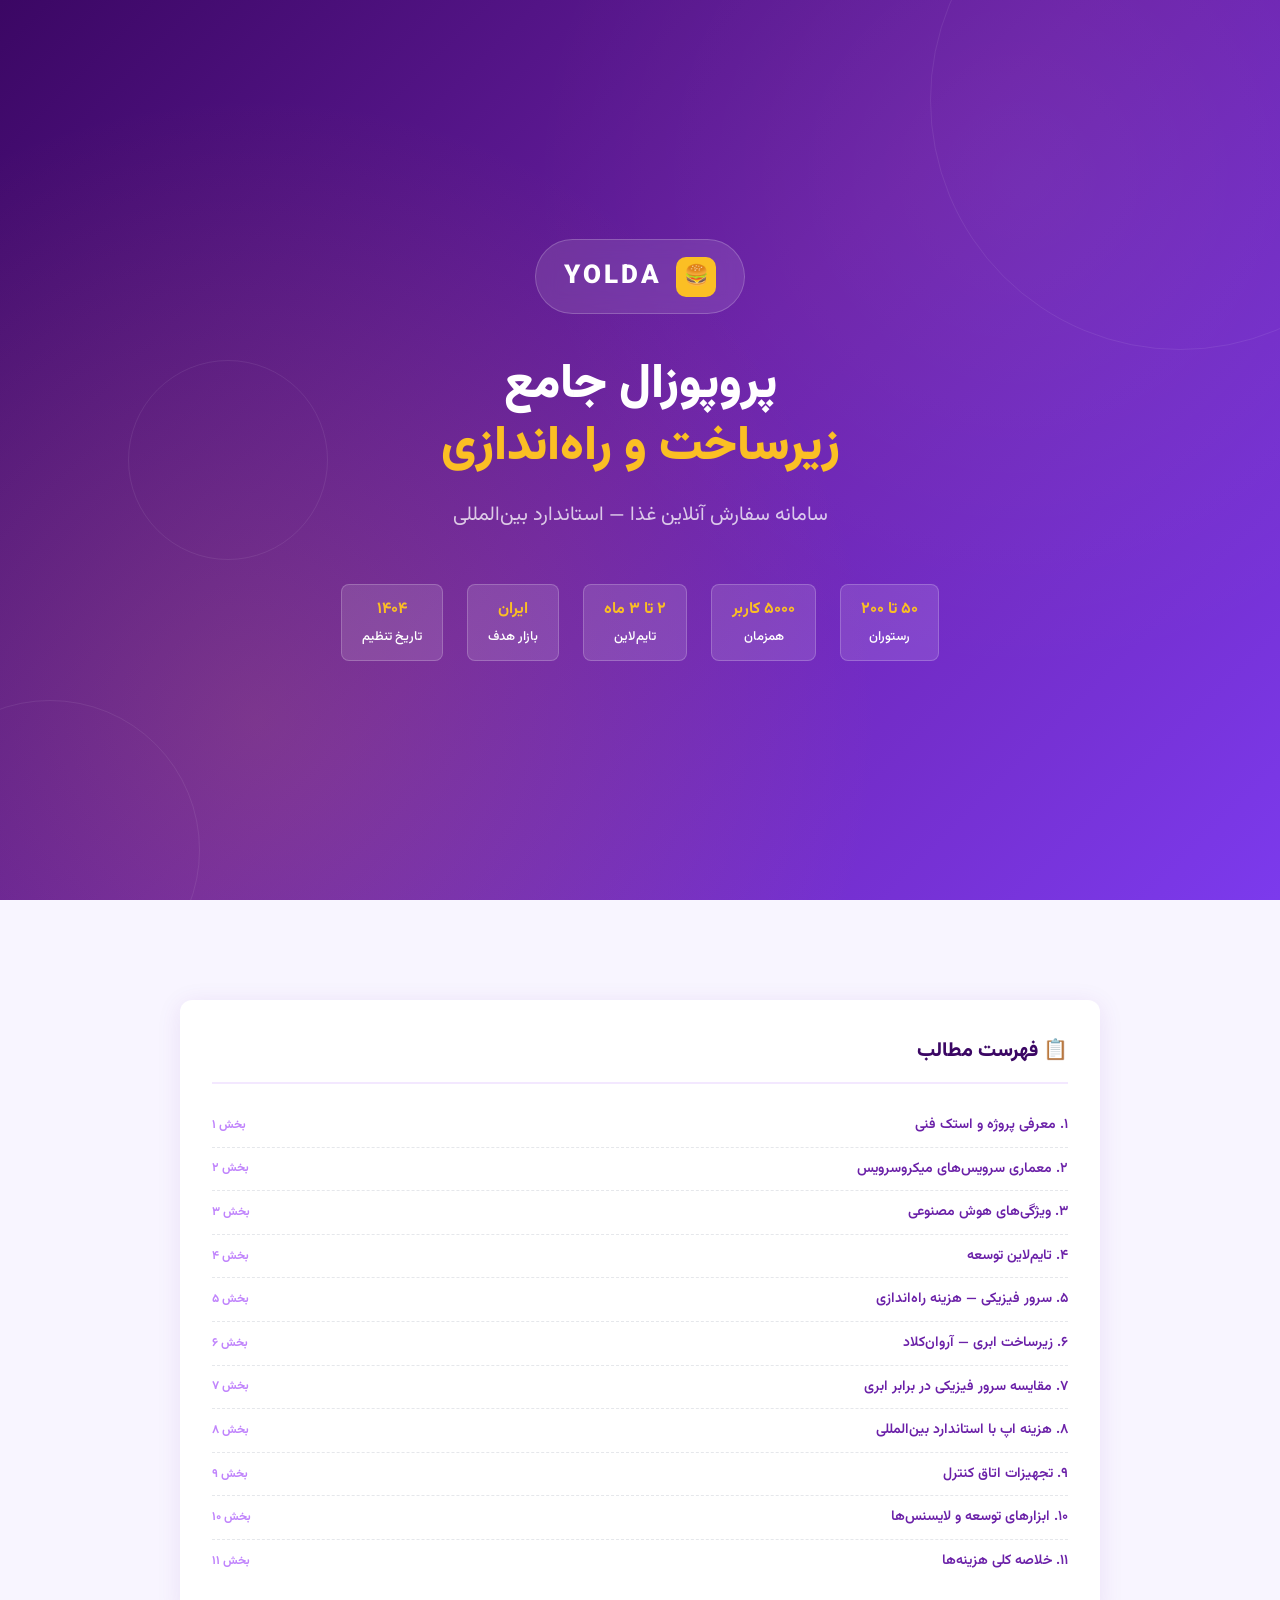
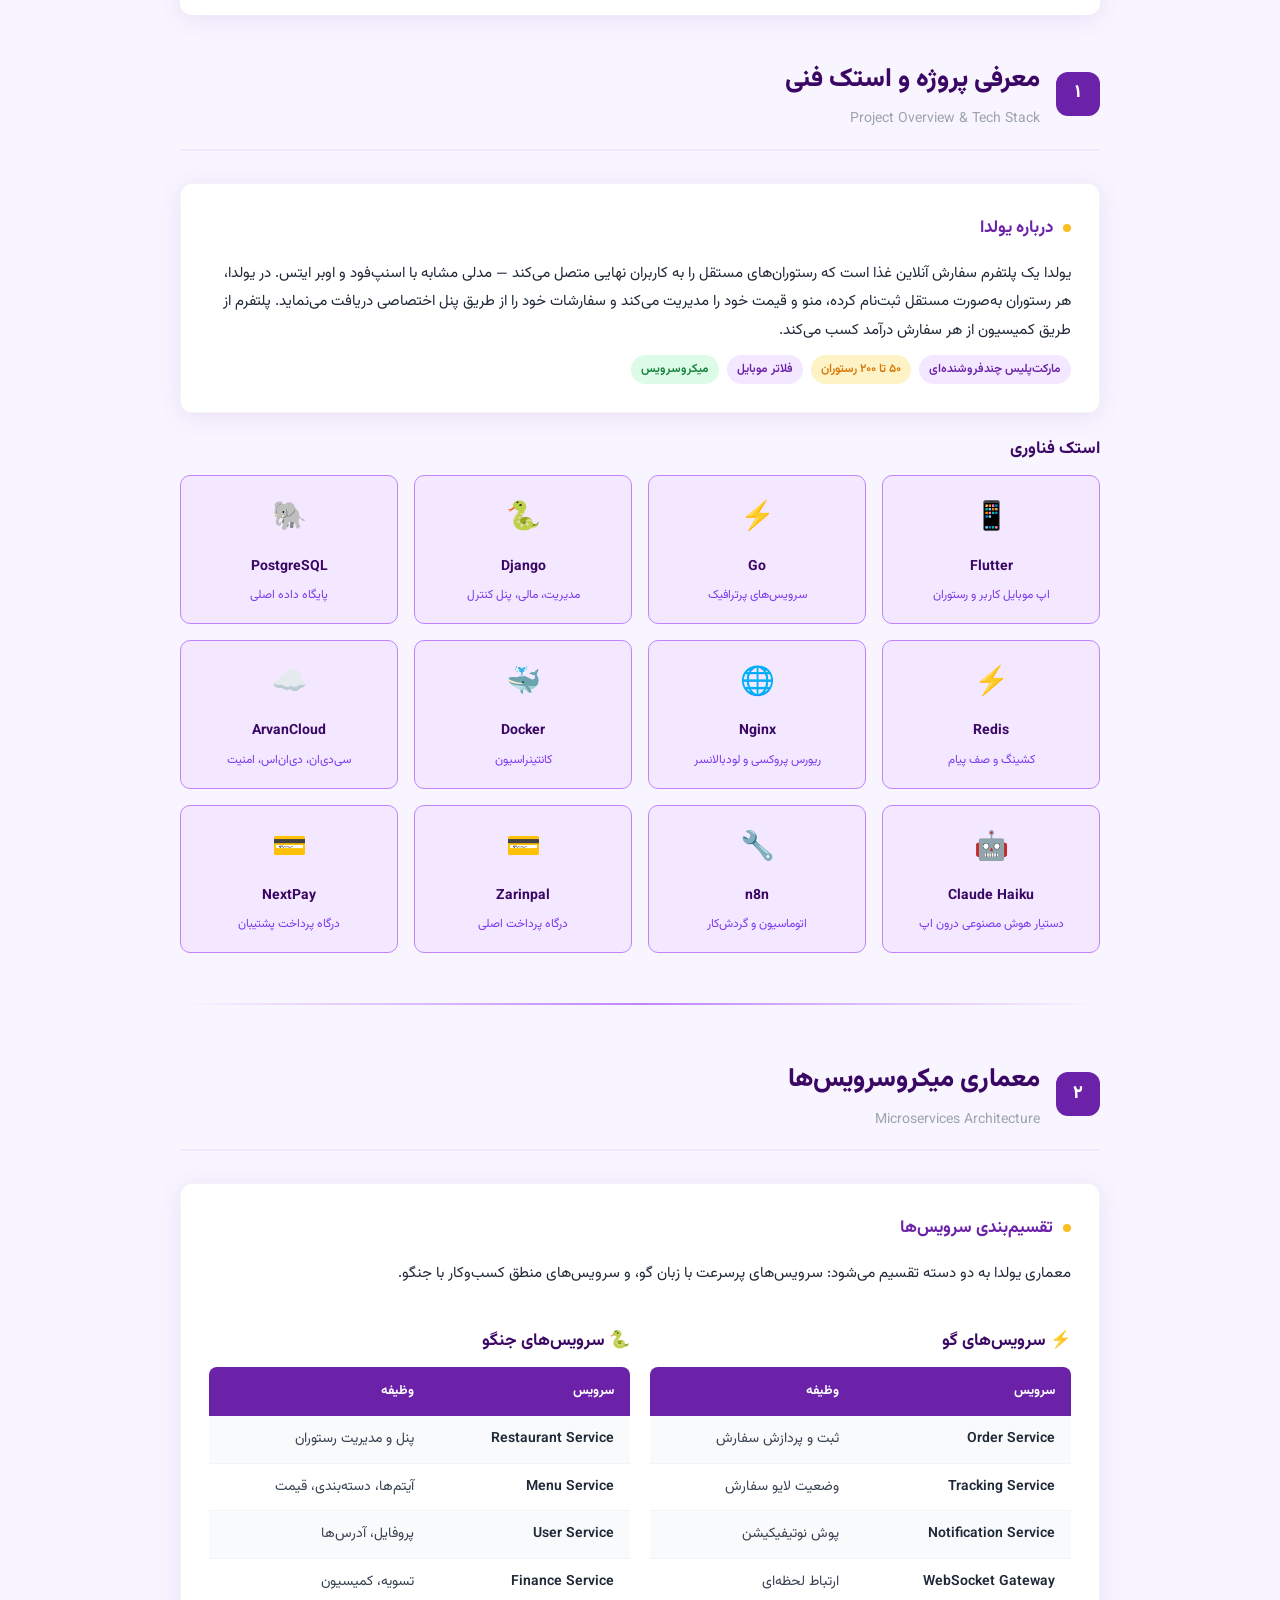
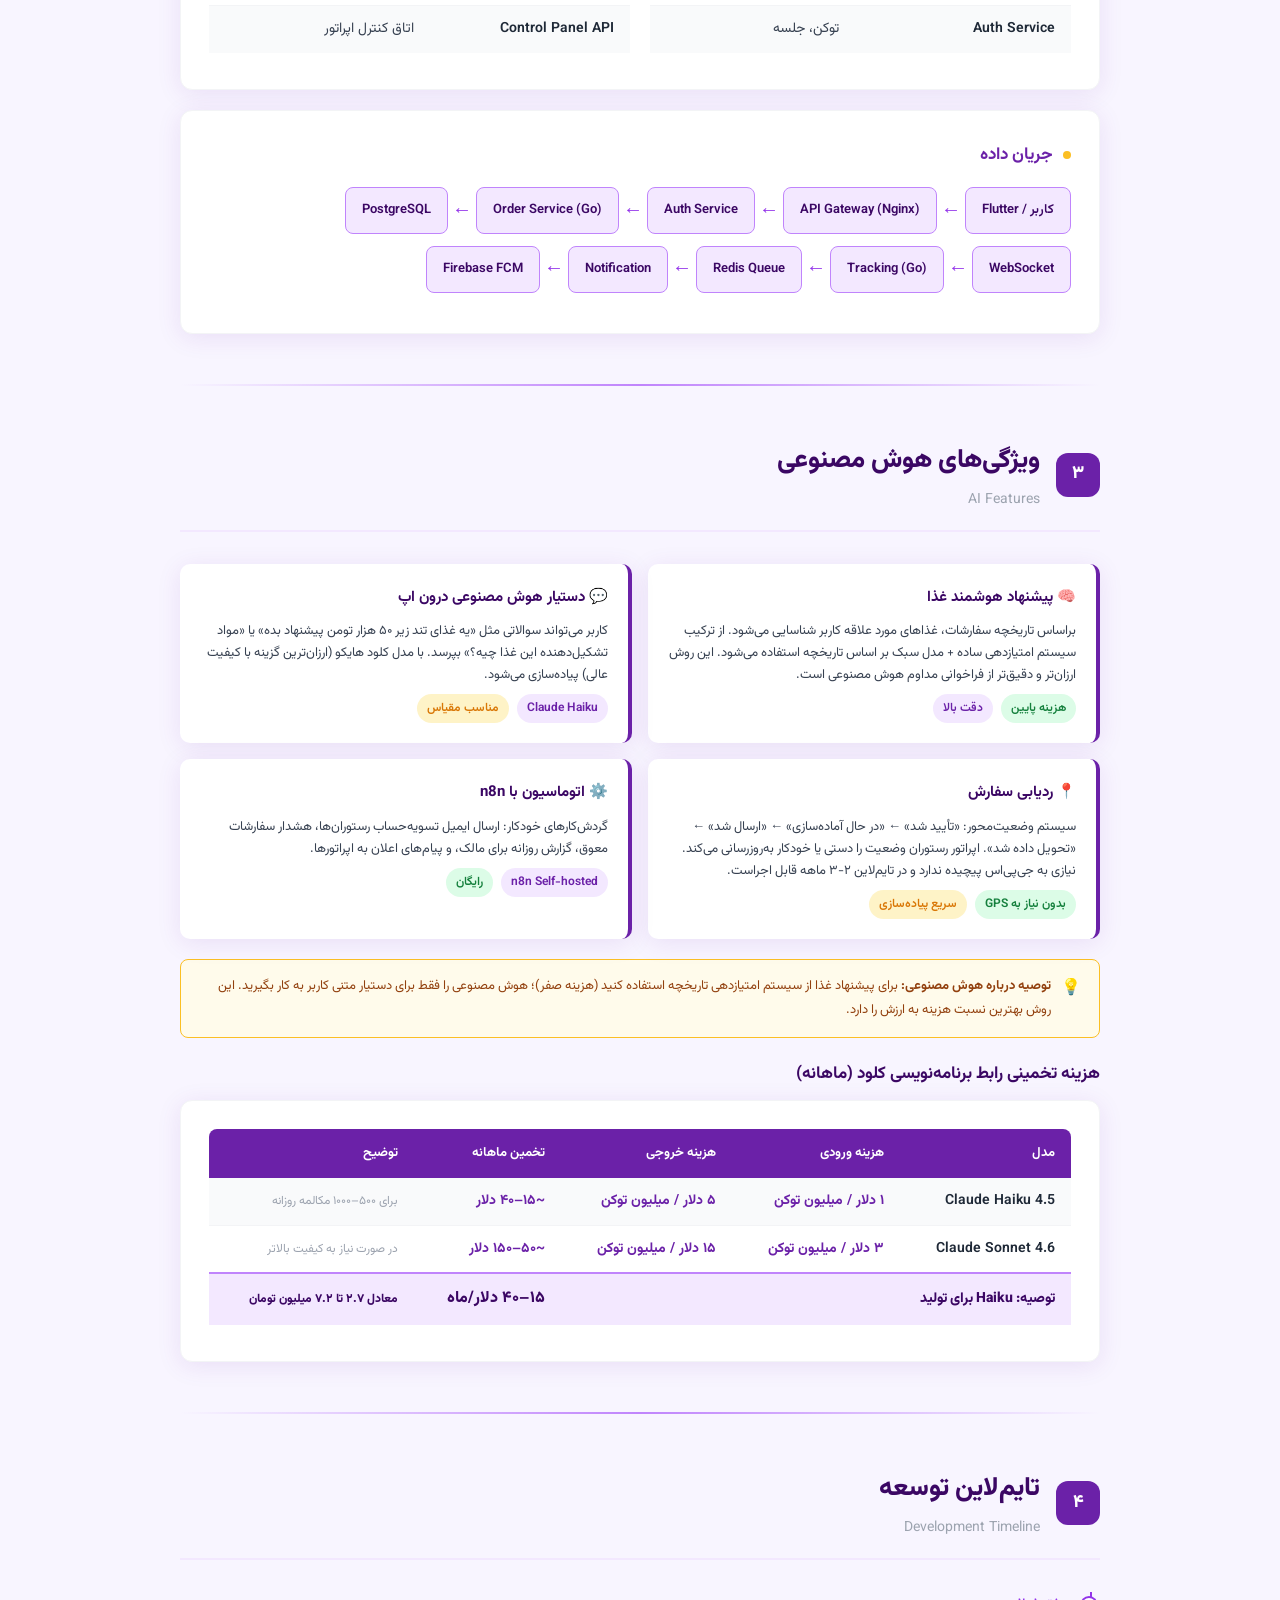
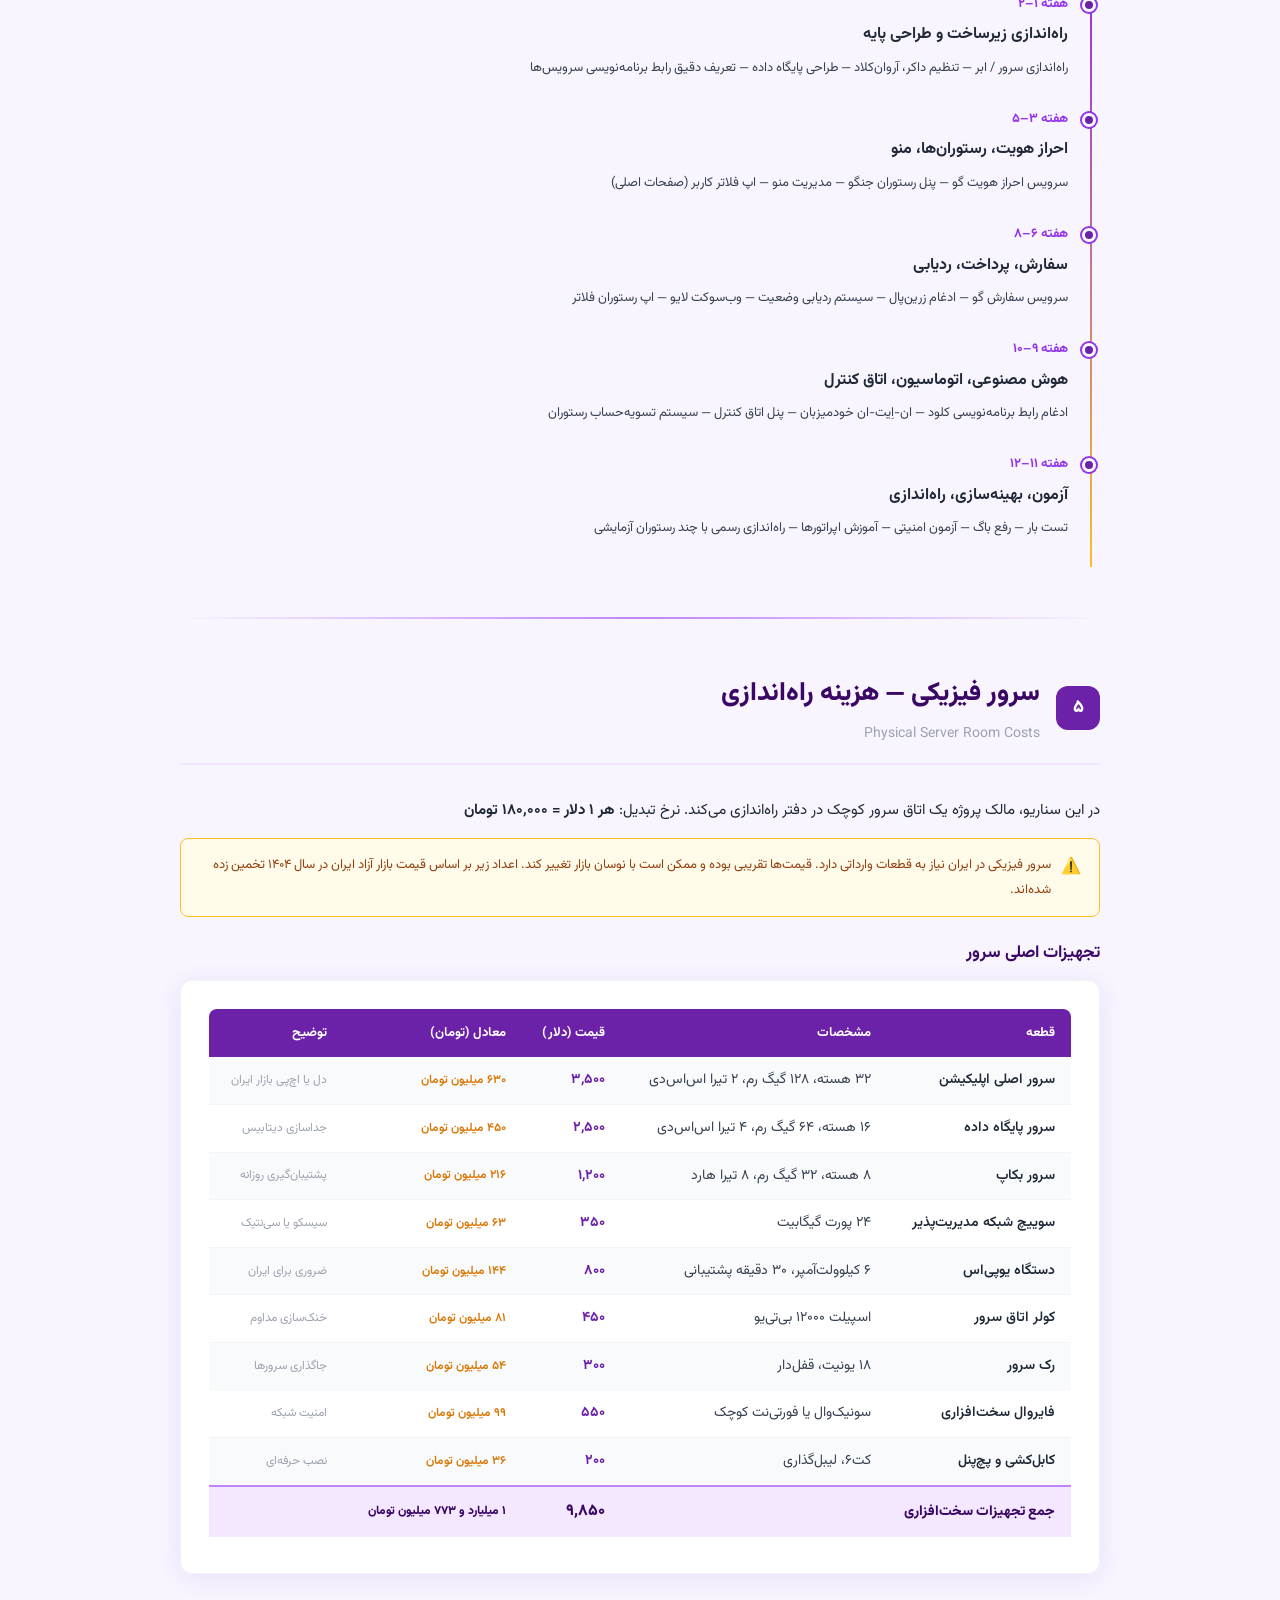
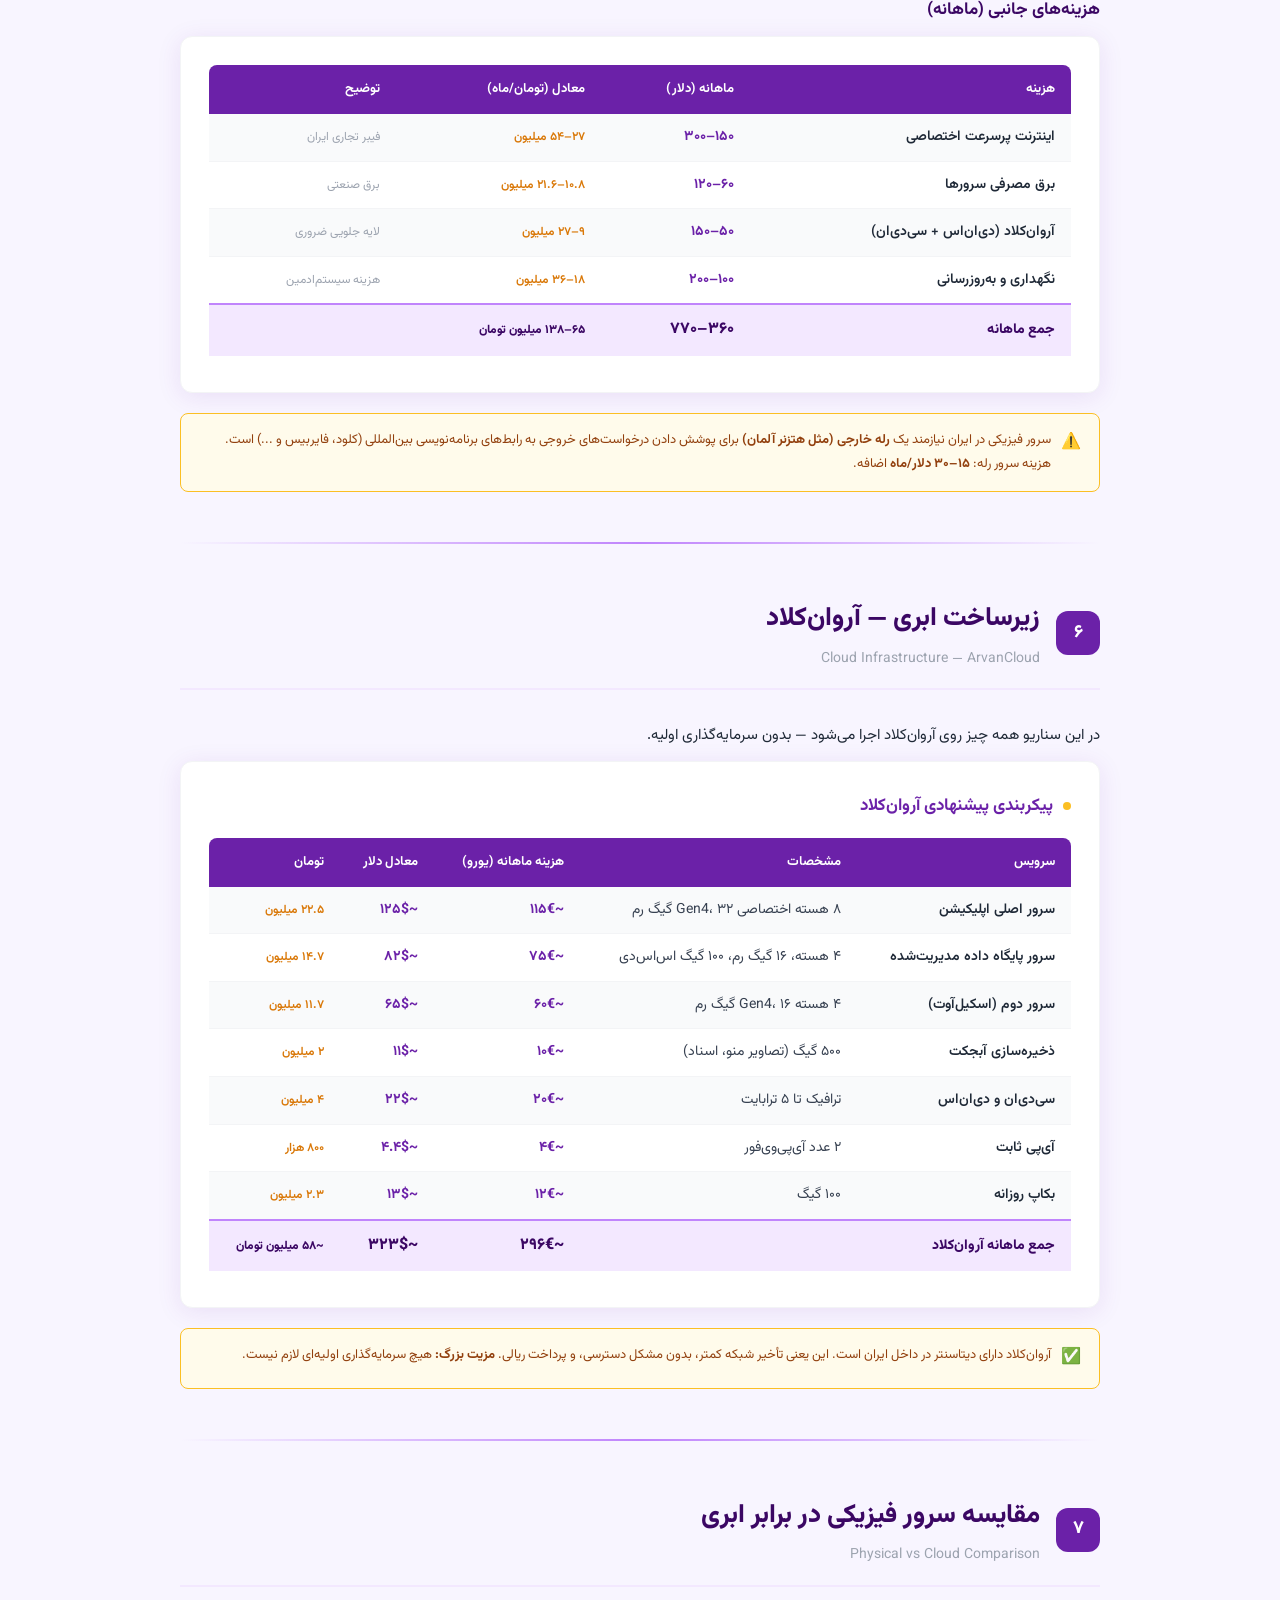
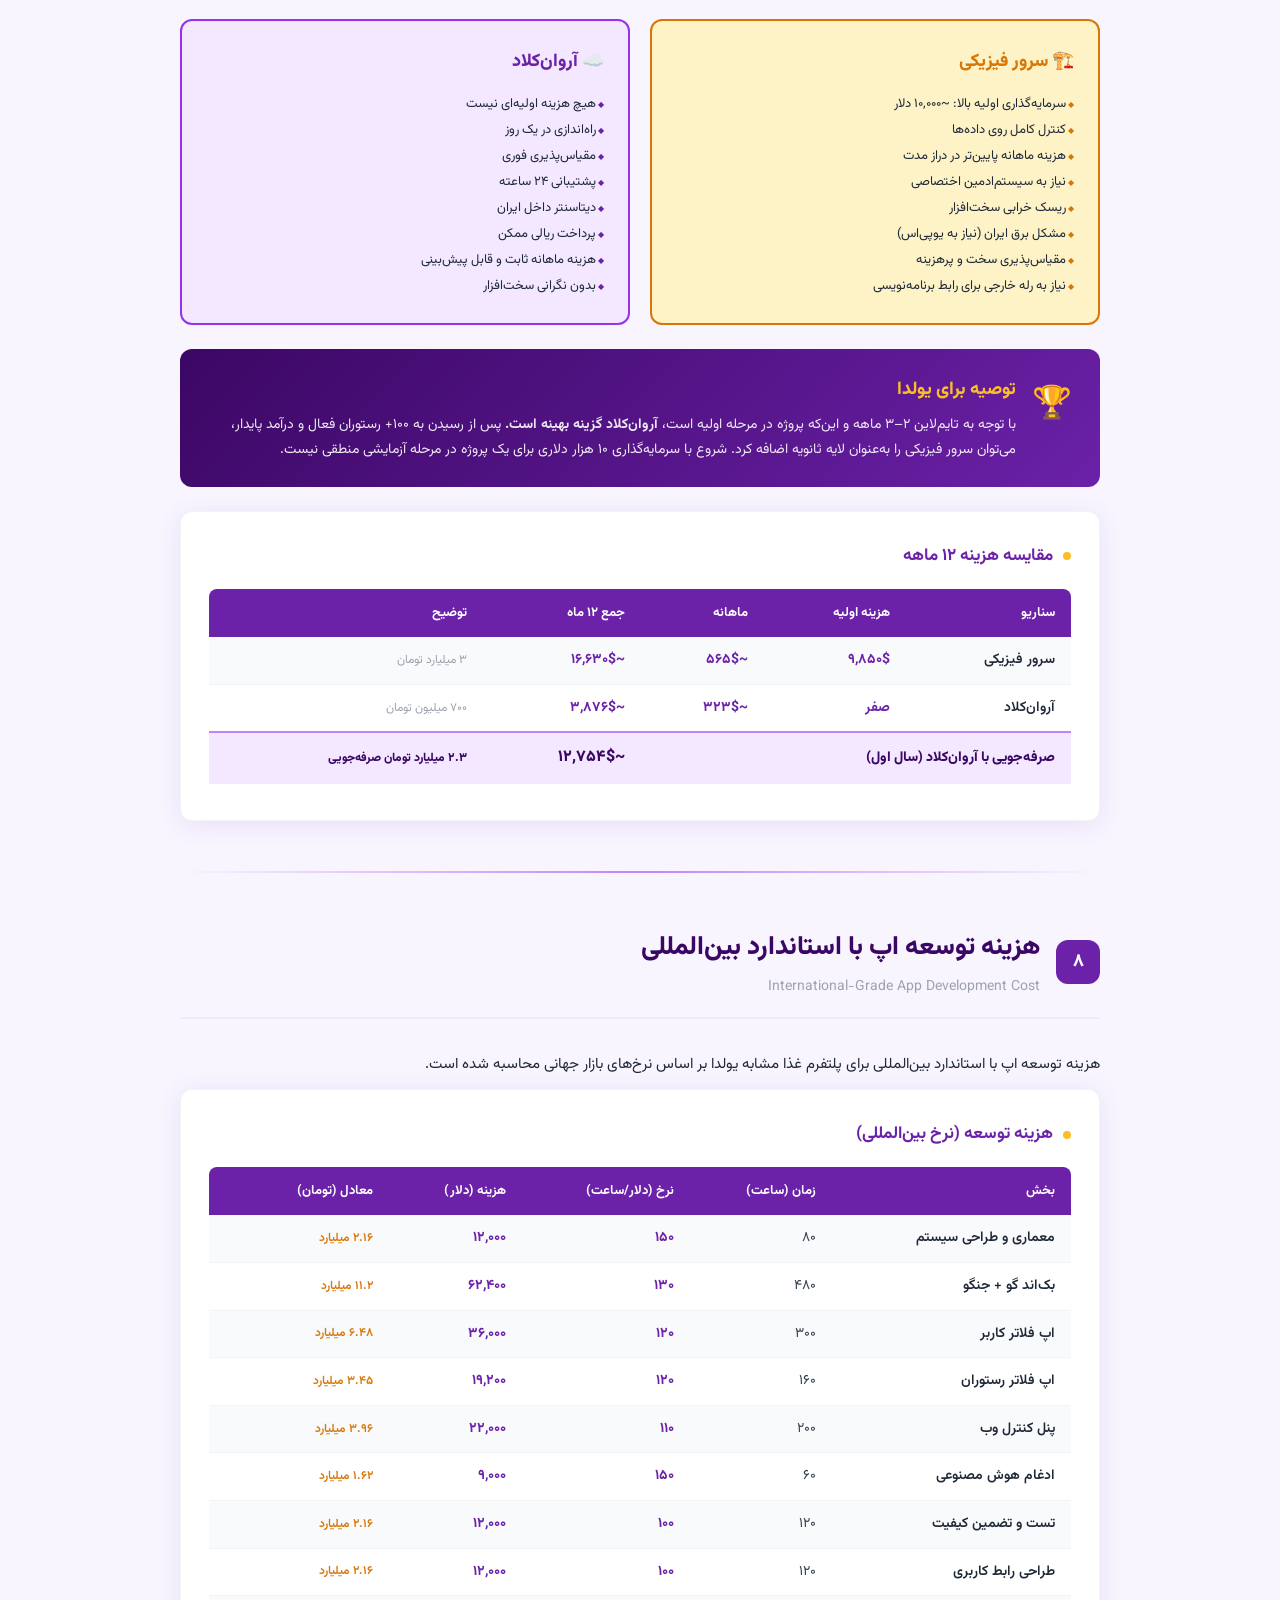
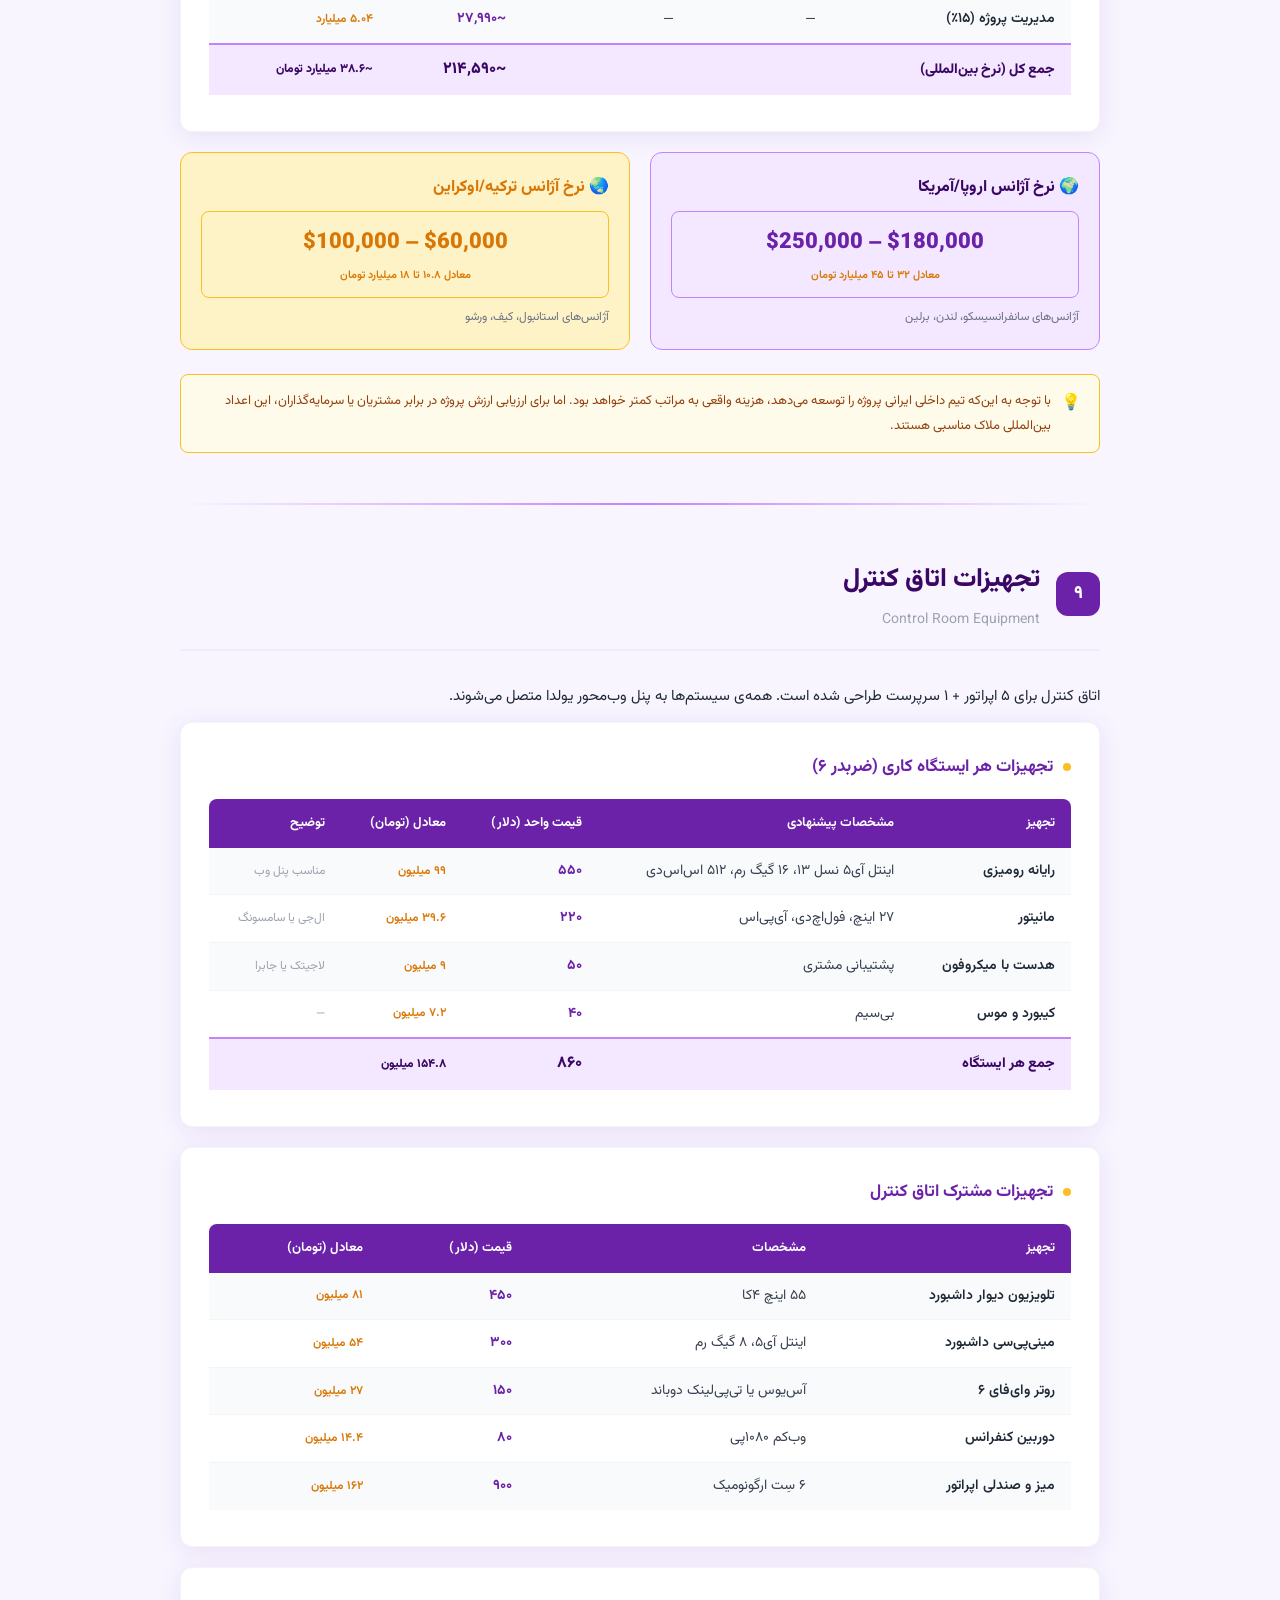
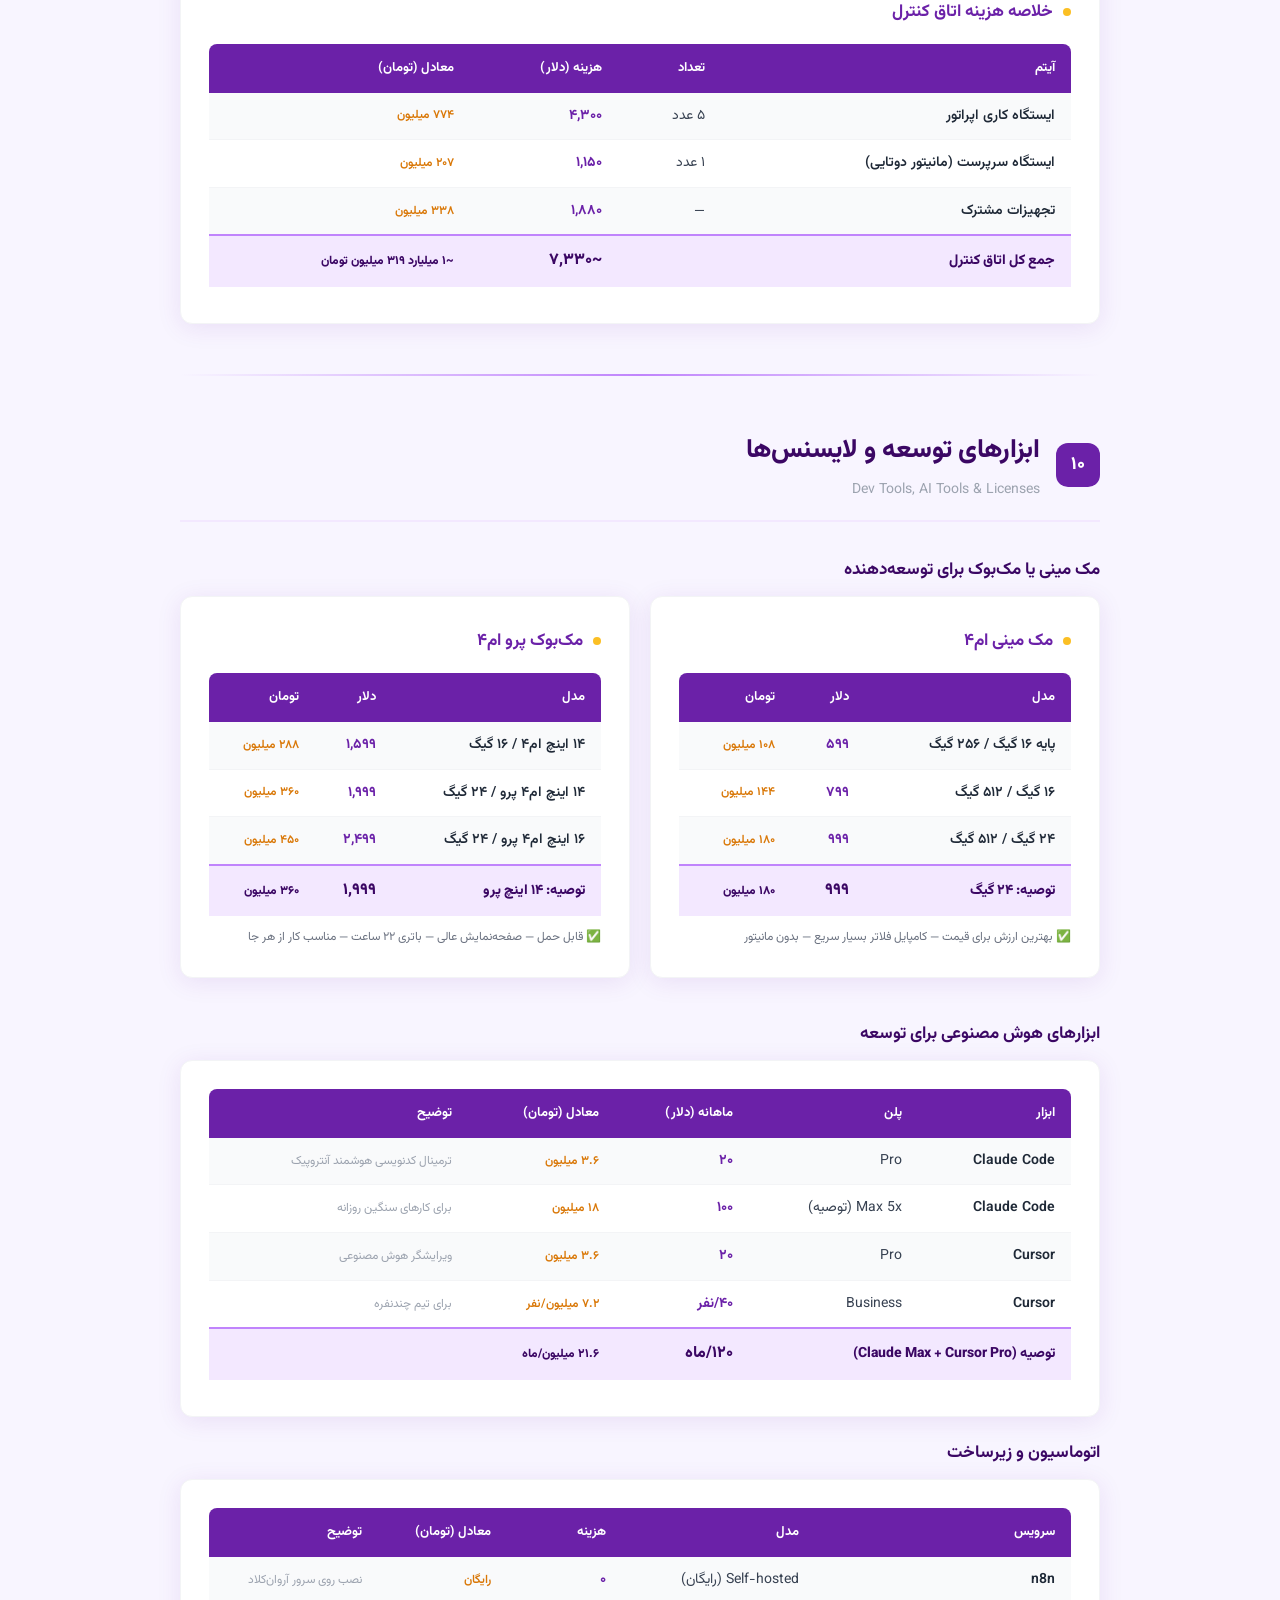
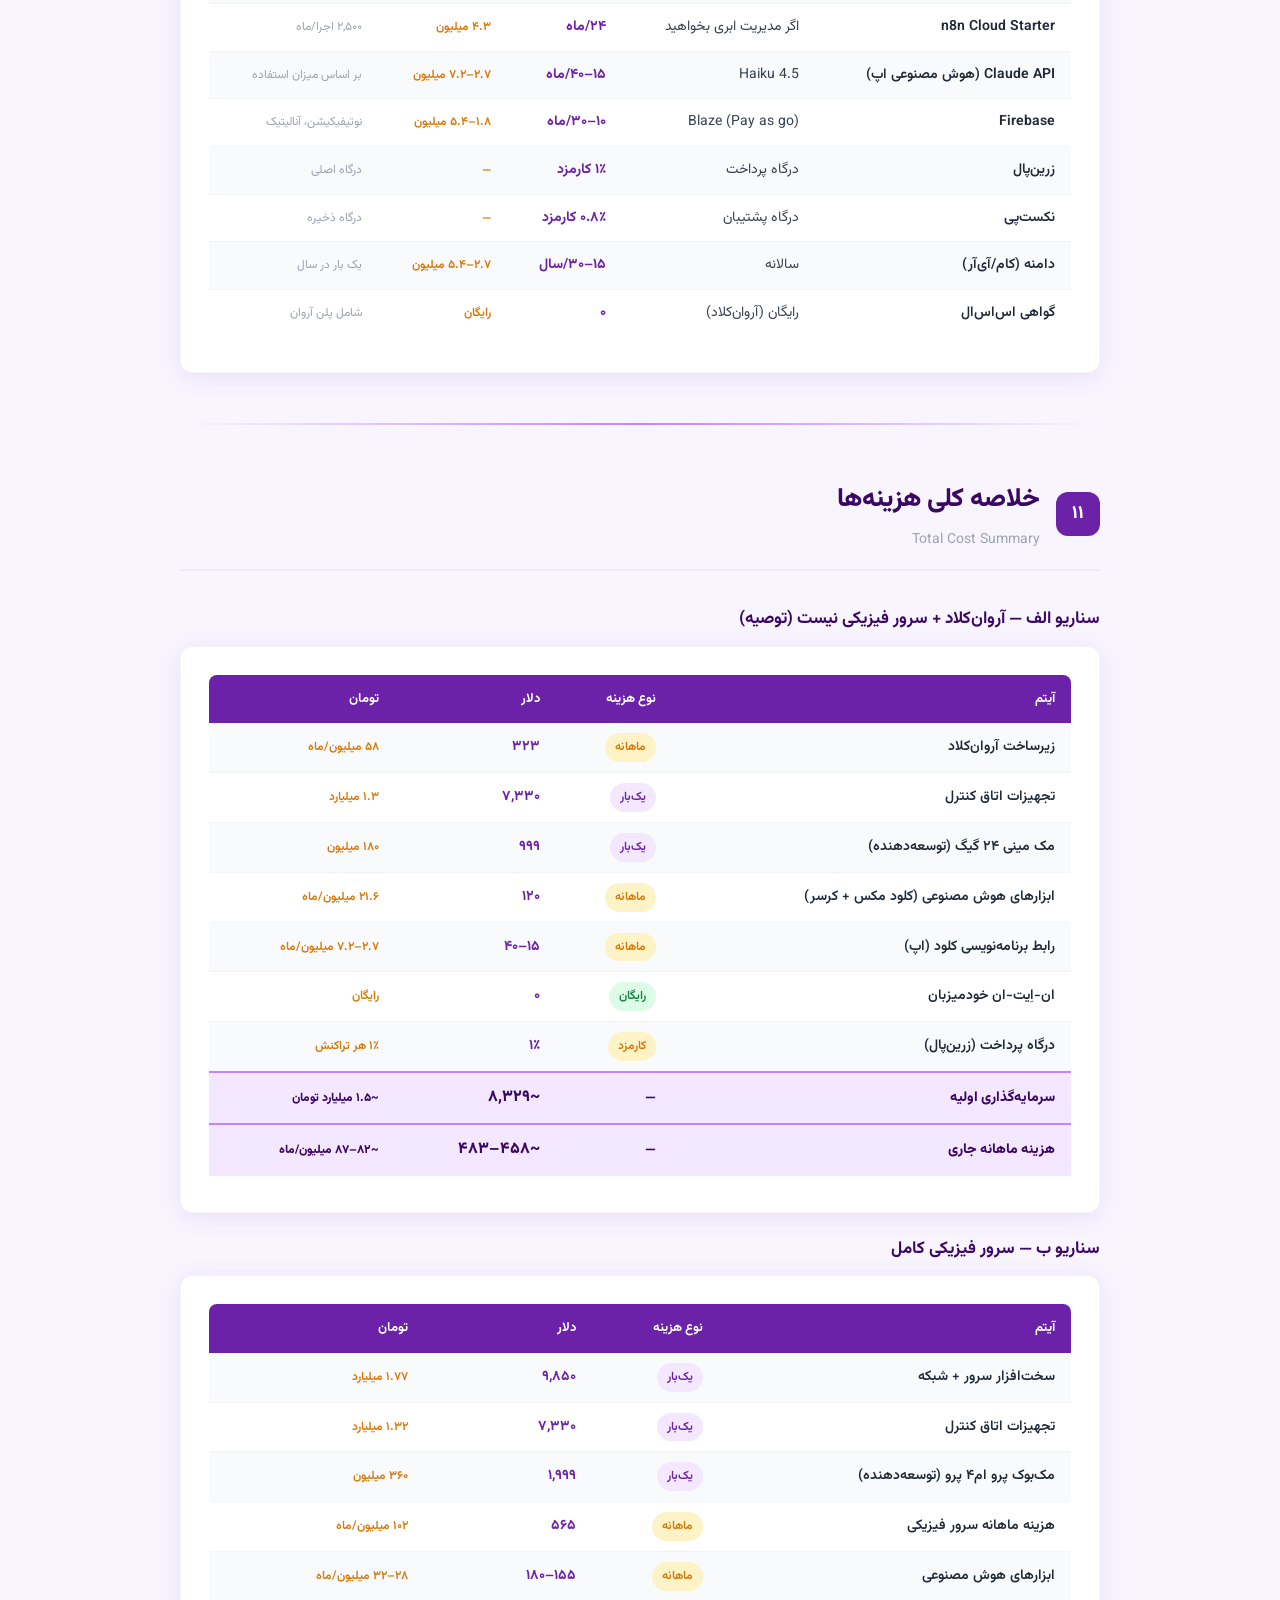
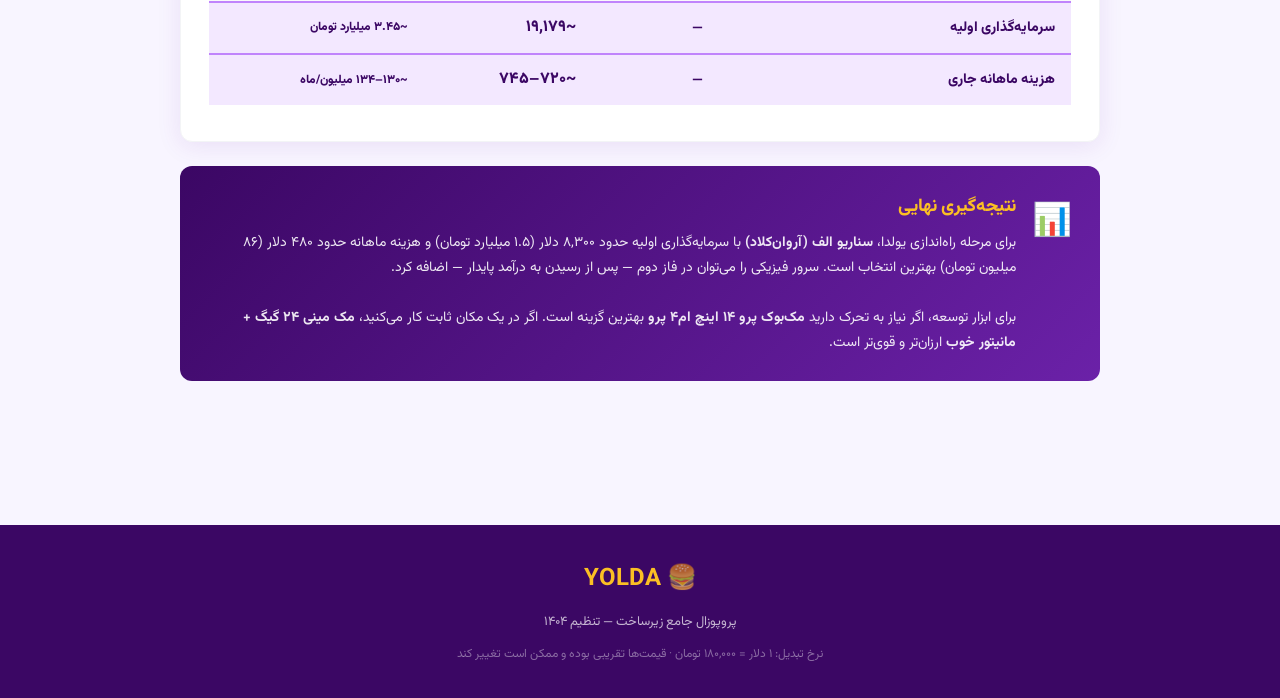
==== index.html @ 7f3ab0fa "Yup" ====
<!DOCTYPE html>
<html lang="fa" dir="rtl">
<head>
<meta charset="UTF-8">
<meta name="viewport" content="width=device-width, initial-scale=1.0">
<title>YOLDA — پروپوزال جامع زیرساخت</title>
<link href="https://fonts.googleapis.com/css2?family=Vazirmatn:wght@300;400;500;600;700;800;900&display=swap" rel="stylesheet">
<style>
  :root {
    --purple: #6B21A8;
    --purple-light: #9333EA;
    --purple-lighter: #C084FC;
    --purple-pale: #F3E8FF;
    --purple-dark: #3B0764;
    --yellow: #FBBF24;
    --yellow-light: #FEF3C7;
    --yellow-dark: #D97706;
    --gray-50: #F9FAFB;
    --gray-100: #F3F4F6;
    --gray-200: #E5E7EB;
    --gray-300: #D1D5DB;
    --gray-700: #374151;
    --gray-800: #1F2937;
    --gray-900: #111827;
    --white: #FFFFFF;
    --radius: 12px;
    --shadow: 0 4px 24px rgba(107,33,168,0.10);
    --shadow-lg: 0 8px 40px rgba(107,33,168,0.16);
  }

  * { margin: 0; padding: 0; box-sizing: border-box; }

  body {
    font-family: 'Vazirmatn', sans-serif;
    background: #F8F5FF;
    color: var(--gray-800);
    direction: rtl;
    text-align: right;
    font-size: 15px;
    line-height: 1.9;
  }

  /* ─── COVER PAGE ─── */
  .cover {
    background: linear-gradient(135deg, var(--purple-dark) 0%, var(--purple) 50%, #7C3AED 100%);
    min-height: 100vh;
    display: flex;
    flex-direction: column;
    align-items: center;
    justify-content: center;
    position: relative;
    overflow: hidden;
    page-break-after: always;
  }

  .cover::before {
    content: '';
    position: absolute;
    inset: 0;
    background: radial-gradient(circle at 20% 80%, rgba(251,191,36,0.15) 0%, transparent 50%),
                radial-gradient(circle at 80% 20%, rgba(255,255,255,0.05) 0%, transparent 40%);
  }

  .cover-circles {
    position: absolute;
    inset: 0;
    overflow: hidden;
  }
  .cover-circles span {
    position: absolute;
    border-radius: 50%;
    border: 1px solid rgba(255,255,255,0.08);
  }
  .cover-circles span:nth-child(1) { width: 500px; height: 500px; top: -150px; right: -150px; }
  .cover-circles span:nth-child(2) { width: 300px; height: 300px; bottom: -100px; left: -100px; }
  .cover-circles span:nth-child(3) { width: 200px; height: 200px; top: 40%; left: 10%; }

  .cover-content {
    position: relative;
    z-index: 1;
    text-align: center;
    padding: 60px 40px;
  }

  .cover-logo {
    display: inline-flex;
    align-items: center;
    gap: 14px;
    background: rgba(255,255,255,0.1);
    backdrop-filter: blur(10px);
    border: 1px solid rgba(255,255,255,0.2);
    border-radius: 100px;
    padding: 12px 28px;
    margin-bottom: 40px;
  }

  .cover-logo-icon {
    width: 40px;
    height: 40px;
    background: var(--yellow);
    border-radius: 10px;
    display: flex;
    align-items: center;
    justify-content: center;
    font-size: 20px;
  }

  .cover-logo-text {
    font-size: 26px;
    font-weight: 900;
    color: white;
    letter-spacing: 3px;
  }

  .cover-title {
    font-size: 48px;
    font-weight: 900;
    color: white;
    line-height: 1.3;
    margin-bottom: 16px;
  }

  .cover-title span {
    color: var(--yellow);
  }

  .cover-subtitle {
    font-size: 20px;
    font-weight: 400;
    color: rgba(255,255,255,0.75);
    margin-bottom: 50px;
  }

  .cover-meta {
    display: flex;
    gap: 24px;
    justify-content: center;
    flex-wrap: wrap;
  }

  .cover-badge {
    background: rgba(255,255,255,0.12);
    border: 1px solid rgba(255,255,255,0.2);
    border-radius: 8px;
    padding: 10px 20px;
    color: white;
    font-size: 13px;
    font-weight: 500;
  }

  .cover-badge strong {
    color: var(--yellow);
    font-weight: 700;
    display: block;
    font-size: 16px;
  }

  /* ─── MAIN LAYOUT ─── */
  .page {
    max-width: 1000px;
    margin: 0 auto;
    padding: 60px 40px;
  }

  /* ─── SECTION HEADER ─── */
  .section-header {
    display: flex;
    align-items: center;
    gap: 16px;
    margin-bottom: 32px;
    padding-bottom: 16px;
    border-bottom: 2px solid var(--purple-pale);
  }

  .section-num {
    width: 44px;
    height: 44px;
    background: var(--purple);
    color: white;
    border-radius: 12px;
    display: flex;
    align-items: center;
    justify-content: center;
    font-size: 18px;
    font-weight: 800;
    flex-shrink: 0;
  }

  .section-title {
    font-size: 26px;
    font-weight: 800;
    color: var(--purple-dark);
  }

  .section-title small {
    font-size: 14px;
    font-weight: 400;
    color: #9CA3AF;
    display: block;
    margin-top: 2px;
  }

  /* ─── CARDS ─── */
  .card {
    background: white;
    border-radius: var(--radius);
    box-shadow: var(--shadow);
    padding: 28px;
    margin-bottom: 20px;
    border: 1px solid var(--gray-100);
  }

  .card-header {
    font-size: 17px;
    font-weight: 700;
    color: var(--purple);
    margin-bottom: 16px;
    display: flex;
    align-items: center;
    gap: 10px;
  }

  .card-header .dot {
    width: 8px;
    height: 8px;
    background: var(--yellow);
    border-radius: 50%;
    flex-shrink: 0;
  }

  /* ─── STACK GRID ─── */
  .stack-grid {
    display: grid;
    grid-template-columns: repeat(auto-fill, minmax(200px, 1fr));
    gap: 16px;
    margin-bottom: 24px;
  }

  .stack-item {
    background: var(--purple-pale);
    border: 1px solid var(--purple-lighter);
    border-radius: 10px;
    padding: 16px;
    text-align: center;
  }

  .stack-item .stack-icon {
    font-size: 28px;
    margin-bottom: 8px;
  }

  .stack-item .stack-name {
    font-weight: 700;
    color: var(--purple-dark);
    font-size: 14px;
    margin-bottom: 4px;
  }

  .stack-item .stack-role {
    font-size: 12px;
    color: #7C3AED;
    font-weight: 400;
  }

  /* ─── TIMELINE ─── */
  .timeline {
    position: relative;
    padding-right: 32px;
  }

  .timeline::before {
    content: '';
    position: absolute;
    right: 8px;
    top: 0;
    bottom: 0;
    width: 2px;
    background: linear-gradient(to bottom, var(--purple-light), var(--yellow));
  }

  .timeline-item {
    position: relative;
    padding-bottom: 28px;
  }

  .timeline-dot {
    position: absolute;
    right: -28px;
    top: 6px;
    width: 14px;
    height: 14px;
    background: var(--purple);
    border: 3px solid white;
    border-radius: 50%;
    box-shadow: 0 0 0 2px var(--purple-light);
  }

  .timeline-phase {
    font-size: 13px;
    font-weight: 700;
    color: var(--purple-light);
    margin-bottom: 4px;
  }

  .timeline-title {
    font-size: 16px;
    font-weight: 700;
    color: var(--gray-800);
    margin-bottom: 6px;
  }

  .timeline-body {
    font-size: 13px;
    color: var(--gray-700);
    line-height: 1.7;
  }

  /* ─── PRICE TABLES ─── */
  table {
    width: 100%;
    border-collapse: collapse;
    margin-bottom: 8px;
    font-size: 14px;
  }

  th {
    background: var(--purple);
    color: white;
    padding: 12px 16px;
    font-weight: 700;
    text-align: right;
    font-size: 13px;
  }

  th:first-child { border-radius: 0 8px 0 0; }
  th:last-child { border-radius: 8px 0 0 0; }

  td {
    padding: 10px 16px;
    border-bottom: 1px solid var(--gray-100);
    color: var(--gray-700);
    vertical-align: middle;
  }

  tr:nth-child(even) td { background: var(--gray-50); }
  tr:last-child td { border-bottom: none; }

  .td-name { font-weight: 600; color: var(--gray-800); }
  .td-usd { color: var(--purple); font-weight: 700; font-family: 'Vazirmatn', sans-serif; }
  .td-rial { color: var(--yellow-dark); font-weight: 600; font-size: 12px; }
  .td-note { font-size: 12px; color: #9CA3AF; }

  .total-row td {
    background: var(--purple-pale) !important;
    font-weight: 800;
    color: var(--purple-dark) !important;
    border-top: 2px solid var(--purple-lighter);
  }

  .total-row .td-usd { font-size: 16px; }

  /* ─── COMPARISON BOX ─── */
  .compare-grid {
    display: grid;
    grid-template-columns: 1fr 1fr;
    gap: 20px;
    margin-bottom: 24px;
  }

  .compare-box {
    border-radius: var(--radius);
    padding: 24px;
    border: 2px solid transparent;
  }

  .compare-box.physical {
    background: #FEF3C7;
    border-color: var(--yellow-dark);
  }

  .compare-box.cloud {
    background: var(--purple-pale);
    border-color: var(--purple-light);
  }

  .compare-box-title {
    font-size: 18px;
    font-weight: 800;
    margin-bottom: 12px;
    display: flex;
    align-items: center;
    gap: 8px;
  }

  .compare-box.physical .compare-box-title { color: var(--yellow-dark); }
  .compare-box.cloud .compare-box-title { color: var(--purple); }

  .compare-list {
    list-style: none;
    font-size: 13px;
    line-height: 2;
  }

  .compare-list li::before {
    content: '◆ ';
    font-size: 8px;
  }

  .compare-box.physical .compare-list li::before { color: var(--yellow-dark); }
  .compare-box.cloud .compare-list li::before { color: var(--purple); }

  /* ─── VERDICT BANNER ─── */
  .verdict {
    background: linear-gradient(135deg, var(--purple-dark), var(--purple));
    color: white;
    border-radius: var(--radius);
    padding: 24px 28px;
    margin: 24px 0;
    display: flex;
    align-items: flex-start;
    gap: 16px;
  }

  .verdict-icon {
    font-size: 32px;
    flex-shrink: 0;
    margin-top: 2px;
  }

  .verdict-title {
    font-size: 18px;
    font-weight: 800;
    color: var(--yellow);
    margin-bottom: 6px;
  }

  .verdict-body { font-size: 14px; line-height: 1.8; color: rgba(255,255,255,0.9); }

  /* ─── HIGHLIGHT PILL ─── */
  .pill {
    display: inline-block;
    padding: 3px 10px;
    border-radius: 100px;
    font-size: 12px;
    font-weight: 600;
  }

  .pill-purple { background: var(--purple-pale); color: var(--purple); }
  .pill-yellow { background: var(--yellow-light); color: var(--yellow-dark); }
  .pill-green { background: #DCFCE7; color: #15803D; }
  .pill-red { background: #FEE2E2; color: #DC2626; }

  /* ─── AI SECTION CARDS ─── */
  .ai-grid {
    display: grid;
    grid-template-columns: 1fr 1fr;
    gap: 16px;
    margin-bottom: 20px;
  }

  .ai-card {
    background: white;
    border-radius: 10px;
    padding: 20px;
    border-right: 4px solid var(--purple);
    box-shadow: var(--shadow);
  }

  .ai-card-title {
    font-weight: 700;
    font-size: 15px;
    color: var(--purple-dark);
    margin-bottom: 8px;
  }

  .ai-card-body { font-size: 13px; color: var(--gray-700); line-height: 1.7; }

  /* ─── PRICING HIGHLIGHT ─── */
  .price-highlight {
    background: var(--purple-pale);
    border: 1px solid var(--purple-lighter);
    border-radius: 8px;
    padding: 10px 14px;
    text-align: center;
    margin-top: 8px;
  }

  .price-highlight .usd {
    font-size: 22px;
    font-weight: 900;
    color: var(--purple);
  }

  .price-highlight .rial {
    font-size: 11px;
    color: var(--yellow-dark);
    font-weight: 600;
    margin-top: 2px;
  }

  /* ─── FOOTER ─── */
  .doc-footer {
    background: var(--purple-dark);
    color: rgba(255,255,255,0.7);
    text-align: center;
    padding: 32px 40px;
    margin-top: 60px;
    font-size: 13px;
  }

  .doc-footer strong { color: var(--yellow); }

  /* ─── PAGE DIVIDER ─── */
  .section-break {
    height: 2px;
    background: linear-gradient(to left, transparent, var(--purple-lighter), transparent);
    margin: 50px 0;
  }

  /* ─── MISC ─── */
  .note-box {
    background: #FFFBEB;
    border: 1px solid var(--yellow);
    border-radius: 8px;
    padding: 14px 18px;
    font-size: 13px;
    color: #92400E;
    margin: 12px 0;
    display: flex;
    gap: 10px;
    align-items: flex-start;
  }

  .note-box .note-icon { flex-shrink: 0; font-size: 16px; }

  .tag-row { display: flex; flex-wrap: wrap; gap: 8px; margin-top: 8px; }

  .arch-row {
    display: flex;
    align-items: center;
    gap: 0;
    margin: 12px 0;
    overflow-x: auto;
  }

  .arch-box {
    background: var(--purple-pale);
    border: 1px solid var(--purple-lighter);
    border-radius: 8px;
    padding: 10px 16px;
    font-size: 13px;
    font-weight: 600;
    color: var(--purple-dark);
    white-space: nowrap;
    flex-shrink: 0;
  }

  .arch-arrow {
    color: var(--purple-light);
    font-size: 20px;
    padding: 0 4px;
    flex-shrink: 0;
  }

  h3 { font-size: 17px; font-weight: 700; color: var(--purple-dark); margin: 20px 0 10px; }

  p { margin-bottom: 10px; }

  .toc { background: white; border-radius: var(--radius); box-shadow: var(--shadow); padding: 32px; margin: 40px 0; }
  .toc-title { font-size: 20px; font-weight: 800; color: var(--purple-dark); margin-bottom: 20px; border-bottom: 2px solid var(--purple-pale); padding-bottom: 12px; }
  .toc-list { list-style: none; }
  .toc-list li { padding: 8px 0; border-bottom: 1px dashed var(--gray-200); display: flex; justify-content: space-between; align-items: center; font-size: 14px; }
  .toc-list li:last-child { border-bottom: none; }
  .toc-list li a { color: var(--purple); text-decoration: none; font-weight: 600; }
  .toc-list li a:hover { color: var(--purple-light); }
  .toc-num { font-size: 12px; color: var(--purple-lighter); font-weight: 700; }

  .two-col { display: grid; grid-template-columns: 1fr 1fr; gap: 20px; }
  .three-col { display: grid; grid-template-columns: 1fr 1fr 1fr; gap: 16px; }

  @media (max-width: 700px) {
    .compare-grid, .ai-grid, .two-col, .three-col { grid-template-columns: 1fr; }
    .cover-title { font-size: 32px; }
    .page { padding: 30px 20px; }
  }
</style>
</head>
<body>

<!-- ══════════════════════════════════════════════
     COVER PAGE
══════════════════════════════════════════════ -->
<div class="cover">
  <div class="cover-circles">
    <span></span><span></span><span></span>
  </div>
  <div class="cover-content">
    <div class="cover-logo">
      <div class="cover-logo-icon">🍔</div>
      <div class="cover-logo-text">YOLDA</div>
    </div>
    <div class="cover-title">پروپوزال جامع<br><span>زیرساخت و راه‌اندازی</span></div>
    <div class="cover-subtitle">سامانه سفارش آنلاین غذا — استاندارد بین‌المللی</div>
    <div class="cover-meta">
      <div class="cover-badge"><strong>۵۰ تا ۲۰۰</strong>رستوران</div>
      <div class="cover-badge"><strong>۵۰۰۰ کاربر</strong>همزمان</div>
      <div class="cover-badge"><strong>۲ تا ۳ ماه</strong>تایم‌لاین</div>
      <div class="cover-badge"><strong>ایران</strong>بازار هدف</div>
      <div class="cover-badge"><strong>۱۴۰۴</strong>تاریخ تنظیم</div>
    </div>
  </div>
</div>

<!-- ══════════════════════════════════════════════
     MAIN CONTENT
══════════════════════════════════════════════ -->
<div class="page">

  <!-- TABLE OF CONTENTS -->
  <div class="toc">
    <div class="toc-title">📋 فهرست مطالب</div>
    <ul class="toc-list">
      <li><a href="#s1">۱. معرفی پروژه و استک فنی</a><span class="toc-num">بخش ۱</span></li>
      <li><a href="#s2">۲. معماری سرویس‌های میکروسرویس</a><span class="toc-num">بخش ۲</span></li>
      <li><a href="#s3">۳. ویژگی‌های هوش مصنوعی</a><span class="toc-num">بخش ۳</span></li>
      <li><a href="#s4">۴. تایم‌لاین توسعه</a><span class="toc-num">بخش ۴</span></li>
      <li><a href="#s5">۵. سرور فیزیکی — هزینه راه‌اندازی</a><span class="toc-num">بخش ۵</span></li>
      <li><a href="#s6">۶. زیرساخت ابری — آروان‌کلاد</a><span class="toc-num">بخش ۶</span></li>
      <li><a href="#s7">۷. مقایسه سرور فیزیکی در برابر ابری</a><span class="toc-num">بخش ۷</span></li>
      <li><a href="#s8">۸. هزینه اپ با استاندارد بین‌المللی</a><span class="toc-num">بخش ۸</span></li>
      <li><a href="#s9">۹. تجهیزات اتاق کنترل</a><span class="toc-num">بخش ۹</span></li>
      <li><a href="#s10">۱۰. ابزارهای توسعه و لایسنس‌ها</a><span class="toc-num">بخش ۱۰</span></li>
      <li><a href="#s11">۱۱. خلاصه کلی هزینه‌ها</a><span class="toc-num">بخش ۱۱</span></li>
    </ul>
  </div>

  <!-- ──────────────────────────────────────────── -->
  <div id="s1">
    <div class="section-header">
      <div class="section-num">۱</div>
      <div class="section-title">معرفی پروژه و استک فنی<small>Project Overview & Tech Stack</small></div>
    </div>

    <div class="card">
      <div class="card-header"><span class="dot"></span>درباره یولدا</div>
      <p>
        یولدا یک پلتفرم سفارش آنلاین غذا است که رستوران‌های مستقل را به کاربران نهایی متصل می‌کند — مدلی مشابه با اسنپ‌فود و اوبر ایتس. در یولدا، هر رستوران به‌صورت مستقل ثبت‌نام کرده، منو و قیمت خود را مدیریت می‌کند و سفارشات خود را از طریق پنل اختصاصی دریافت می‌نماید. پلتفرم از طریق کمیسیون از هر سفارش درآمد کسب می‌کند.
      </p>
      <div class="tag-row">
        <span class="pill pill-purple">مارکت‌پلیس چندفروشنده‌ای</span>
        <span class="pill pill-yellow">۵۰ تا ۲۰۰ رستوران</span>
        <span class="pill pill-purple">فلاتر موبایل</span>
        <span class="pill pill-green">میکروسرویس</span>
      </div>
    </div>

    <h3>استک فناوری</h3>
    <div class="stack-grid">
      <div class="stack-item">
        <div class="stack-icon">📱</div>
        <div class="stack-name">Flutter</div>
        <div class="stack-role">اپ موبایل کاربر و رستوران</div>
      </div>
      <div class="stack-item">
        <div class="stack-icon">⚡</div>
        <div class="stack-name">Go</div>
        <div class="stack-role">سرویس‌های پرترافیک</div>
      </div>
      <div class="stack-item">
        <div class="stack-icon">🐍</div>
        <div class="stack-name">Django</div>
        <div class="stack-role">مدیریت، مالی، پنل کنترل</div>
      </div>
      <div class="stack-item">
        <div class="stack-icon">🐘</div>
        <div class="stack-name">PostgreSQL</div>
        <div class="stack-role">پایگاه داده اصلی</div>
      </div>
      <div class="stack-item">
        <div class="stack-icon">⚡</div>
        <div class="stack-name">Redis</div>
        <div class="stack-role">کشینگ و صف پیام</div>
      </div>
      <div class="stack-item">
        <div class="stack-icon">🌐</div>
        <div class="stack-name">Nginx</div>
        <div class="stack-role">ریورس پروکسی و لودبالانسر</div>
      </div>
      <div class="stack-item">
        <div class="stack-icon">🐳</div>
        <div class="stack-name">Docker</div>
        <div class="stack-role">کانتینراسیون</div>
      </div>
      <div class="stack-item">
        <div class="stack-icon">☁️</div>
        <div class="stack-name">ArvanCloud</div>
        <div class="stack-role">سی‌دی‌ان، دی‌ان‌اس، امنیت</div>
      </div>
      <div class="stack-item">
        <div class="stack-icon">🤖</div>
        <div class="stack-name">Claude Haiku</div>
        <div class="stack-role">دستیار هوش مصنوعی درون اپ</div>
      </div>
      <div class="stack-item">
        <div class="stack-icon">🔧</div>
        <div class="stack-name">n8n</div>
        <div class="stack-role">اتوماسیون و گردش‌کار</div>
      </div>
      <div class="stack-item">
        <div class="stack-icon">💳</div>
        <div class="stack-name">Zarinpal</div>
        <div class="stack-role">درگاه پرداخت اصلی</div>
      </div>
      <div class="stack-item">
        <div class="stack-icon">💳</div>
        <div class="stack-name">NextPay</div>
        <div class="stack-role">درگاه پرداخت پشتیبان</div>
      </div>
    </div>
  </div>

  <div class="section-break"></div>

  <!-- ──────────────────────────────────────────── -->
  <div id="s2">
    <div class="section-header">
      <div class="section-num">۲</div>
      <div class="section-title">معماری میکروسرویس‌ها<small>Microservices Architecture</small></div>
    </div>

    <div class="card">
      <div class="card-header"><span class="dot"></span>تقسیم‌بندی سرویس‌ها</div>
      <p>معماری یولدا به دو دسته تقسیم می‌شود: سرویس‌های پرسرعت با زبان گو، و سرویس‌های منطق کسب‌وکار با جنگو.</p>

      <div class="two-col" style="margin-top: 16px;">
        <div>
          <h3>⚡ سرویس‌های گو</h3>
          <table>
            <tr><th>سرویس</th><th>وظیفه</th></tr>
            <tr><td class="td-name">Order Service</td><td>ثبت و پردازش سفارش</td></tr>
            <tr><td class="td-name">Tracking Service</td><td>وضعیت لایو سفارش</td></tr>
            <tr><td class="td-name">Notification Service</td><td>پوش نوتیفیکیشن</td></tr>
            <tr><td class="td-name">WebSocket Gateway</td><td>ارتباط لحظه‌ای</td></tr>
            <tr><td class="td-name">Auth Service</td><td>توکن، جلسه</td></tr>
          </table>
        </div>
        <div>
          <h3>🐍 سرویس‌های جنگو</h3>
          <table>
            <tr><th>سرویس</th><th>وظیفه</th></tr>
            <tr><td class="td-name">Restaurant Service</td><td>پنل و مدیریت رستوران</td></tr>
            <tr><td class="td-name">Menu Service</td><td>آیتم‌ها، دسته‌بندی، قیمت</td></tr>
            <tr><td class="td-name">User Service</td><td>پروفایل، آدرس‌ها</td></tr>
            <tr><td class="td-name">Finance Service</td><td>تسویه، کمیسیون</td></tr>
            <tr><td class="td-name">Control Panel API</td><td>اتاق کنترل اپراتور</td></tr>
          </table>
        </div>
      </div>
    </div>

    <div class="card">
      <div class="card-header"><span class="dot"></span>جریان داده</div>
      <div class="arch-row">
        <div class="arch-box">کاربر / Flutter</div>
        <div class="arch-arrow">←</div>
        <div class="arch-box">API Gateway (Nginx)</div>
        <div class="arch-arrow">←</div>
        <div class="arch-box">Auth Service</div>
        <div class="arch-arrow">←</div>
        <div class="arch-box">Order Service (Go)</div>
        <div class="arch-arrow">←</div>
        <div class="arch-box">PostgreSQL</div>
      </div>
      <div class="arch-row" style="margin-top: 8px;">
        <div class="arch-box">WebSocket</div>
        <div class="arch-arrow">←</div>
        <div class="arch-box">Tracking (Go)</div>
        <div class="arch-arrow">←</div>
        <div class="arch-box">Redis Queue</div>
        <div class="arch-arrow">←</div>
        <div class="arch-box">Notification</div>
        <div class="arch-arrow">←</div>
        <div class="arch-box">Firebase FCM</div>
      </div>
    </div>
  </div>

  <div class="section-break"></div>

  <!-- ──────────────────────────────────────────── -->
  <div id="s3">
    <div class="section-header">
      <div class="section-num">۳</div>
      <div class="section-title">ویژگی‌های هوش مصنوعی<small>AI Features</small></div>
    </div>

    <div class="ai-grid">
      <div class="ai-card">
        <div class="ai-card-title">🧠 پیشنهاد هوشمند غذا</div>
        <div class="ai-card-body">
          براساس تاریخچه سفارشات، غذاهای مورد علاقه کاربر شناسایی می‌شود. از ترکیب سیستم امتیازدهی ساده + مدل سبک بر اساس تاریخچه استفاده می‌شود. این روش ارزان‌تر و دقیق‌تر از فراخوانی مداوم هوش مصنوعی است.
        </div>
        <div class="tag-row"><span class="pill pill-green">هزینه پایین</span><span class="pill pill-purple">دقت بالا</span></div>
      </div>
      <div class="ai-card">
        <div class="ai-card-title">💬 دستیار هوش مصنوعی درون اپ</div>
        <div class="ai-card-body">
          کاربر می‌تواند سوالاتی مثل «یه غذای تند زیر ۵۰ هزار تومن پیشنهاد بده» یا «مواد تشکیل‌دهنده این غذا چیه؟» بپرسد. با مدل کلود هایکو (ارزان‌ترین گزینه با کیفیت عالی) پیاده‌سازی می‌شود.
        </div>
        <div class="tag-row"><span class="pill pill-purple">Claude Haiku</span><span class="pill pill-yellow">مناسب مقیاس</span></div>
      </div>
      <div class="ai-card">
        <div class="ai-card-title">📍 ردیابی سفارش</div>
        <div class="ai-card-body">
          سیستم وضعیت‌محور: «تأیید شد» ← «در حال آماده‌سازی» ← «ارسال شد» ← «تحویل داده شد». اپراتور رستوران وضعیت را دستی یا خودکار به‌روزرسانی می‌کند. نیازی به جی‌پی‌اس پیچیده ندارد و در تایم‌لاین ۲-۳ ماهه قابل اجراست.
        </div>
        <div class="tag-row"><span class="pill pill-green">بدون نیاز به GPS</span><span class="pill pill-yellow">سریع پیاده‌سازی</span></div>
      </div>
      <div class="ai-card">
        <div class="ai-card-title">⚙️ اتوماسیون با n8n</div>
        <div class="ai-card-body">
          گردش‌کارهای خودکار: ارسال ایمیل تسویه‌حساب رستوران‌ها، هشدار سفارشات معوق، گزارش روزانه برای مالک، و پیام‌های اعلان به اپراتورها.
        </div>
        <div class="tag-row"><span class="pill pill-purple">n8n Self-hosted</span><span class="pill pill-green">رایگان</span></div>
      </div>
    </div>

    <div class="note-box">
      <div class="note-icon">💡</div>
      <div>
        <strong>توصیه درباره هوش مصنوعی:</strong> برای پیشنهاد غذا از سیستم امتیازدهی تاریخچه استفاده کنید (هزینه صفر)؛ هوش مصنوعی را فقط برای دستیار متنی کاربر به کار بگیرید. این روش بهترین نسبت هزینه به ارزش را دارد.
      </div>
    </div>

    <h3>هزینه تخمینی رابط برنامه‌نویسی کلود (ماهانه)</h3>
    <div class="card">
      <table>
        <tr><th>مدل</th><th>هزینه ورودی</th><th>هزینه خروجی</th><th>تخمین ماهانه</th><th>توضیح</th></tr>
        <tr>
          <td class="td-name">Claude Haiku 4.5</td>
          <td class="td-usd">۱ دلار / میلیون توکن</td>
          <td class="td-usd">۵ دلار / میلیون توکن</td>
          <td class="td-usd">~۱۵–۴۰ دلار</td>
          <td class="td-note">برای ۵۰۰–۱۰۰۰ مکالمه روزانه</td>
        </tr>
        <tr>
          <td class="td-name">Claude Sonnet 4.6</td>
          <td class="td-usd">۳ دلار / میلیون توکن</td>
          <td class="td-usd">۱۵ دلار / میلیون توکن</td>
          <td class="td-usd">~۵۰–۱۵۰ دلار</td>
          <td class="td-note">در صورت نیاز به کیفیت بالاتر</td>
        </tr>
        <tr class="total-row">
          <td colspan="3" class="td-name">توصیه: Haiku برای تولید</td>
          <td class="td-usd">۱۵–۴۰ دلار/ماه</td>
          <td class="td-rial">معادل ۲.۷ تا ۷.۲ میلیون تومان</td>
        </tr>
      </table>
    </div>
  </div>

  <div class="section-break"></div>

  <!-- ──────────────────────────────────────────── -->
  <div id="s4">
    <div class="section-header">
      <div class="section-num">۴</div>
      <div class="section-title">تایم‌لاین توسعه<small>Development Timeline</small></div>
    </div>

    <div class="timeline">
      <div class="timeline-item">
        <div class="timeline-dot"></div>
        <div class="timeline-phase">هفته ۱–۲</div>
        <div class="timeline-title">راه‌اندازی زیرساخت و طراحی پایه</div>
        <div class="timeline-body">راه‌اندازی سرور / ابر — تنظیم داکر، آروان‌کلاد — طراحی پایگاه داده — تعریف دقیق رابط برنامه‌نویسی سرویس‌ها</div>
      </div>
      <div class="timeline-item">
        <div class="timeline-dot"></div>
        <div class="timeline-phase">هفته ۳–۵</div>
        <div class="timeline-title">احراز هویت، رستوران‌ها، منو</div>
        <div class="timeline-body">سرویس احراز هویت گو — پنل رستوران جنگو — مدیریت منو — اپ فلاتر کاربر (صفحات اصلی)</div>
      </div>
      <div class="timeline-item">
        <div class="timeline-dot"></div>
        <div class="timeline-phase">هفته ۶–۸</div>
        <div class="timeline-title">سفارش، پرداخت، ردیابی</div>
        <div class="timeline-body">سرویس سفارش گو — ادغام زرین‌پال — سیستم ردیابی وضعیت — وب‌سوکت لایو — اپ رستوران فلاتر</div>
      </div>
      <div class="timeline-item">
        <div class="timeline-dot"></div>
        <div class="timeline-phase">هفته ۹–۱۰</div>
        <div class="timeline-title">هوش مصنوعی، اتوماسیون، اتاق کنترل</div>
        <div class="timeline-body">ادغام رابط برنامه‌نویسی کلود — ان-اِیت-ان خودمیزبان — پنل اتاق کنترل — سیستم تسویه‌حساب رستوران</div>
      </div>
      <div class="timeline-item">
        <div class="timeline-dot"></div>
        <div class="timeline-phase">هفته ۱۱–۱۲</div>
        <div class="timeline-title">آزمون، بهینه‌سازی، راه‌اندازی</div>
        <div class="timeline-body">تست بار — رفع باگ — آزمون امنیتی — آموزش اپراتورها — راه‌اندازی رسمی با چند رستوران آزمایشی</div>
      </div>
    </div>
  </div>

  <div class="section-break"></div>

  <!-- ──────────────────────────────────────────── -->
  <div id="s5">
    <div class="section-header">
      <div class="section-num">۵</div>
      <div class="section-title">سرور فیزیکی — هزینه راه‌اندازی<small>Physical Server Room Costs</small></div>
    </div>

    <p>در این سناریو، مالک پروژه یک اتاق سرور کوچک در دفتر راه‌اندازی می‌کند. نرخ تبدیل: <strong>هر ۱ دلار = ۱۸۰,۰۰۰ تومان</strong></p>

    <div class="note-box">
      <div class="note-icon">⚠️</div>
      <div>سرور فیزیکی در ایران نیاز به قطعات وارداتی دارد. قیمت‌ها تقریبی بوده و ممکن است با نوسان بازار تغییر کند. اعداد زیر بر اساس قیمت بازار آزاد ایران در سال ۱۴۰۴ تخمین زده شده‌اند.</div>
    </div>

    <h3>تجهیزات اصلی سرور</h3>
    <div class="card">
      <table>
        <tr><th>قطعه</th><th>مشخصات</th><th>قیمت (دلار)</th><th>معادل (تومان)</th><th>توضیح</th></tr>
        <tr>
          <td class="td-name">سرور اصلی اپلیکیشن</td>
          <td>۳۲ هسته، ۱۲۸ گیگ رم، ۲ تیرا اس‌اس‌دی</td>
          <td class="td-usd">۳,۵۰۰</td>
          <td class="td-rial">۶۳۰ میلیون تومان</td>
          <td class="td-note">دل یا اچ‌پی بازار ایران</td>
        </tr>
        <tr>
          <td class="td-name">سرور پایگاه داده</td>
          <td>۱۶ هسته، ۶۴ گیگ رم، ۴ تیرا اس‌اس‌دی</td>
          <td class="td-usd">۲,۵۰۰</td>
          <td class="td-rial">۴۵۰ میلیون تومان</td>
          <td class="td-note">جداسازی دیتابیس</td>
        </tr>
        <tr>
          <td class="td-name">سرور بکاپ</td>
          <td>۸ هسته، ۳۲ گیگ رم، ۸ تیرا هارد</td>
          <td class="td-usd">۱,۲۰۰</td>
          <td class="td-rial">۲۱۶ میلیون تومان</td>
          <td class="td-note">پشتیبان‌گیری روزانه</td>
        </tr>
        <tr>
          <td class="td-name">سوییچ شبکه مدیریت‌پذیر</td>
          <td>۲۴ پورت گیگابیت</td>
          <td class="td-usd">۳۵۰</td>
          <td class="td-rial">۶۳ میلیون تومان</td>
          <td class="td-note">سیسکو یا سی‌نتیک</td>
        </tr>
        <tr>
          <td class="td-name">دستگاه یو‌پی‌اس</td>
          <td>۶ کیلوولت‌آمپر، ۳۰ دقیقه پشتیبانی</td>
          <td class="td-usd">۸۰۰</td>
          <td class="td-rial">۱۴۴ میلیون تومان</td>
          <td class="td-note">ضروری برای ایران</td>
        </tr>
        <tr>
          <td class="td-name">کولر اتاق سرور</td>
          <td>اسپیلت ۱۲۰۰۰ بی‌تی‌یو</td>
          <td class="td-usd">۴۵۰</td>
          <td class="td-rial">۸۱ میلیون تومان</td>
          <td class="td-note">خنک‌سازی مداوم</td>
        </tr>
        <tr>
          <td class="td-name">رک سرور</td>
          <td>۱۸ یونیت، قفل‌دار</td>
          <td class="td-usd">۳۰۰</td>
          <td class="td-rial">۵۴ میلیون تومان</td>
          <td class="td-note">جاگذاری سرورها</td>
        </tr>
        <tr>
          <td class="td-name">فایروال سخت‌افزاری</td>
          <td>سونیک‌وال یا فورتی‌نت کوچک</td>
          <td class="td-usd">۵۵۰</td>
          <td class="td-rial">۹۹ میلیون تومان</td>
          <td class="td-note">امنیت شبکه</td>
        </tr>
        <tr>
          <td class="td-name">کابل‌کشی و پچ‌پنل</td>
          <td>کت۶، لیبل‌گذاری</td>
          <td class="td-usd">۲۰۰</td>
          <td class="td-rial">۳۶ میلیون تومان</td>
          <td class="td-note">نصب حرفه‌ای</td>
        </tr>
        <tr class="total-row">
          <td colspan="2" class="td-name">جمع تجهیزات سخت‌افزاری</td>
          <td class="td-usd">۹,۸۵۰</td>
          <td class="td-rial">۱ میلیارد و ۷۷۳ میلیون تومان</td>
          <td></td>
        </tr>
      </table>
    </div>

    <h3>هزینه‌های جانبی (ماهانه)</h3>
    <div class="card">
      <table>
        <tr><th>هزینه</th><th>ماهانه (دلار)</th><th>معادل (تومان/ماه)</th><th>توضیح</th></tr>
        <tr>
          <td class="td-name">اینترنت پرسرعت اختصاصی</td>
          <td class="td-usd">۱۵۰–۳۰۰</td>
          <td class="td-rial">۲۷–۵۴ میلیون</td>
          <td class="td-note">فیبر تجاری ایران</td>
        </tr>
        <tr>
          <td class="td-name">برق مصرفی سرورها</td>
          <td class="td-usd">۶۰–۱۲۰</td>
          <td class="td-rial">۱۰.۸–۲۱.۶ میلیون</td>
          <td class="td-note">برق صنعتی</td>
        </tr>
        <tr>
          <td class="td-name">آروان‌کلاد (دی‌ان‌اس + سی‌دی‌ان)</td>
          <td class="td-usd">۵۰–۱۵۰</td>
          <td class="td-rial">۹–۲۷ میلیون</td>
          <td class="td-note">لایه جلویی ضروری</td>
        </tr>
        <tr>
          <td class="td-name">نگهداری و به‌روزرسانی</td>
          <td class="td-usd">۱۰۰–۲۰۰</td>
          <td class="td-rial">۱۸–۳۶ میلیون</td>
          <td class="td-note">هزینه سیستم‌ادمین</td>
        </tr>
        <tr class="total-row">
          <td class="td-name">جمع ماهانه</td>
          <td class="td-usd">۳۶۰–۷۷۰</td>
          <td class="td-rial">۶۵–۱۳۸ میلیون تومان</td>
          <td></td>
        </tr>
      </table>
    </div>

    <div class="note-box">
      <div class="note-icon">⚠️</div>
      <div>سرور فیزیکی در ایران نیازمند یک <strong>رله خارجی (مثل هتزنر آلمان)</strong> برای پوشش دادن درخواست‌های خروجی به رابط‌های برنامه‌نویسی بین‌المللی (کلود، فایربیس و ...) است. هزینه سرور رله: <strong>۱۵–۳۰ دلار/ماه</strong> اضافه.</div>
    </div>
  </div>

  <div class="section-break"></div>

  <!-- ──────────────────────────────────────────── -->
  <div id="s6">
    <div class="section-header">
      <div class="section-num">۶</div>
      <div class="section-title">زیرساخت ابری — آروان‌کلاد<small>Cloud Infrastructure — ArvanCloud</small></div>
    </div>

    <p>در این سناریو همه چیز روی آروان‌کلاد اجرا می‌شود — بدون سرمایه‌گذاری اولیه.</p>

    <div class="card">
      <div class="card-header"><span class="dot"></span>پیکربندی پیشنهادی آروان‌کلاد</div>
      <table>
        <tr><th>سرویس</th><th>مشخصات</th><th>هزینه ماهانه (یورو)</th><th>معادل دلار</th><th>تومان</th></tr>
        <tr>
          <td class="td-name">سرور اصلی اپلیکیشن</td>
          <td>۸ هسته اختصاصی Gen4، ۳۲ گیگ رم</td>
          <td class="td-usd">~۱۱۵€</td>
          <td class="td-usd">~۱۲۵$</td>
          <td class="td-rial">۲۲.۵ میلیون</td>
        </tr>
        <tr>
          <td class="td-name">سرور پایگاه داده مدیریت‌شده</td>
          <td>۴ هسته، ۱۶ گیگ رم، ۱۰۰ گیگ اس‌اس‌دی</td>
          <td class="td-usd">~۷۵€</td>
          <td class="td-usd">~۸۲$</td>
          <td class="td-rial">۱۴.۷ میلیون</td>
        </tr>
        <tr>
          <td class="td-name">سرور دوم (اسکیل‌آوت)</td>
          <td>۴ هسته Gen4، ۱۶ گیگ رم</td>
          <td class="td-usd">~۶۰€</td>
          <td class="td-usd">~۶۵$</td>
          <td class="td-rial">۱۱.۷ میلیون</td>
        </tr>
        <tr>
          <td class="td-name">ذخیره‌سازی آبجکت</td>
          <td>۵۰۰ گیگ (تصاویر منو، اسناد)</td>
          <td class="td-usd">~۱۰€</td>
          <td class="td-usd">~۱۱$</td>
          <td class="td-rial">۲ میلیون</td>
        </tr>
        <tr>
          <td class="td-name">سی‌دی‌ان و دی‌ان‌اس</td>
          <td>ترافیک تا ۵ ترابایت</td>
          <td class="td-usd">~۲۰€</td>
          <td class="td-usd">~۲۲$</td>
          <td class="td-rial">۴ میلیون</td>
        </tr>
        <tr>
          <td class="td-name">آی‌پی ثابت</td>
          <td>۲ عدد آی‌پی‌وی‌فور</td>
          <td class="td-usd">~۴€</td>
          <td class="td-usd">~۴.۴$</td>
          <td class="td-rial">۸۰۰ هزار</td>
        </tr>
        <tr>
          <td class="td-name">بکاپ روزانه</td>
          <td>۱۰۰ گیگ</td>
          <td class="td-usd">~۱۲€</td>
          <td class="td-usd">~۱۳$</td>
          <td class="td-rial">۲.۳ میلیون</td>
        </tr>
        <tr class="total-row">
          <td colspan="2" class="td-name">جمع ماهانه آروان‌کلاد</td>
          <td class="td-usd">~۲۹۶€</td>
          <td class="td-usd">~۳۲۳$</td>
          <td class="td-rial">~۵۸ میلیون تومان</td>
        </tr>
      </table>
    </div>

    <div class="note-box">
      <div class="note-icon">✅</div>
      <div>آروان‌کلاد دارای دیتاسنتر در داخل ایران است. این یعنی تأخیر شبکه کمتر، بدون مشکل دسترسی، و پرداخت ریالی. <strong>مزیت بزرگ:</strong> هیچ سرمایه‌گذاری اولیه‌ای لازم نیست.</div>
    </div>
  </div>

  <div class="section-break"></div>

  <!-- ──────────────────────────────────────────── -->
  <div id="s7">
    <div class="section-header">
      <div class="section-num">۷</div>
      <div class="section-title">مقایسه سرور فیزیکی در برابر ابری<small>Physical vs Cloud Comparison</small></div>
    </div>

    <div class="compare-grid">
      <div class="compare-box physical">
        <div class="compare-box-title">🏗️ سرور فیزیکی</div>
        <ul class="compare-list">
          <li>سرمایه‌گذاری اولیه بالا: ~۱۰,۰۰۰ دلار</li>
          <li>کنترل کامل روی داده‌ها</li>
          <li>هزینه ماهانه پایین‌تر در دراز مدت</li>
          <li>نیاز به سیستم‌ادمین اختصاصی</li>
          <li>ریسک خرابی سخت‌افزار</li>
          <li>مشکل برق ایران (نیاز به یو‌پی‌اس)</li>
          <li>مقیاس‌پذیری سخت و پرهزینه</li>
          <li>نیاز به رله خارجی برای رابط برنامه‌نویسی</li>
        </ul>
      </div>
      <div class="compare-box cloud">
        <div class="compare-box-title">☁️ آروان‌کلاد</div>
        <ul class="compare-list">
          <li>هیچ هزینه اولیه‌ای نیست</li>
          <li>راه‌اندازی در یک روز</li>
          <li>مقیاس‌پذیری فوری</li>
          <li>پشتیبانی ۲۴ ساعته</li>
          <li>دیتاسنتر داخل ایران</li>
          <li>پرداخت ریالی ممکن</li>
          <li>هزینه ماهانه ثابت و قابل پیش‌بینی</li>
          <li>بدون نگرانی سخت‌افزار</li>
        </ul>
      </div>
    </div>

    <div class="verdict">
      <div class="verdict-icon">🏆</div>
      <div>
        <div class="verdict-title">توصیه برای یولدا</div>
        <div class="verdict-body">
          با توجه به تایم‌لاین ۲–۳ ماهه و این‌که پروژه در مرحله اولیه است، <strong>آروان‌کلاد گزینه بهینه است.</strong> پس از رسیدن به ۱۰۰+ رستوران فعال و درآمد پایدار، می‌توان سرور فیزیکی را به‌عنوان لایه ثانویه اضافه کرد. شروع با سرمایه‌گذاری ۱۰ هزار دلاری برای یک پروژه در مرحله آزمایشی منطقی نیست.
        </div>
      </div>
    </div>

    <div class="card">
      <div class="card-header"><span class="dot"></span>مقایسه هزینه ۱۲ ماهه</div>
      <table>
        <tr><th>سناریو</th><th>هزینه اولیه</th><th>ماهانه</th><th>جمع ۱۲ ماه</th><th>توضیح</th></tr>
        <tr>
          <td class="td-name">سرور فیزیکی</td>
          <td class="td-usd">۹,۸۵۰$</td>
          <td class="td-usd">~۵۶۵$</td>
          <td class="td-usd">~۱۶,۶۳۰$</td>
          <td class="td-note">۳ میلیارد تومان</td>
        </tr>
        <tr>
          <td class="td-name">آروان‌کلاد</td>
          <td class="td-usd">صفر</td>
          <td class="td-usd">~۳۲۳$</td>
          <td class="td-usd">~۳,۸۷۶$</td>
          <td class="td-note">۷۰۰ میلیون تومان</td>
        </tr>
        <tr class="total-row">
          <td colspan="3" class="td-name">صرفه‌جویی با آروان‌کلاد (سال اول)</td>
          <td class="td-usd">~۱۲,۷۵۴$</td>
          <td class="td-rial">۲.۳ میلیارد تومان صرفه‌جویی</td>
        </tr>
      </table>
    </div>
  </div>

  <div class="section-break"></div>

  <!-- ──────────────────────────────────────────── -->
  <div id="s8">
    <div class="section-header">
      <div class="section-num">۸</div>
      <div class="section-title">هزینه توسعه اپ با استاندارد بین‌المللی<small>International-Grade App Development Cost</small></div>
    </div>

    <p>هزینه توسعه اپ با استاندارد بین‌المللی برای پلتفرم غذا مشابه یولدا بر اساس نرخ‌های بازار جهانی محاسبه شده است.</p>

    <div class="card">
      <div class="card-header"><span class="dot"></span>هزینه توسعه (نرخ بین‌المللی)</div>
      <table>
        <tr><th>بخش</th><th>زمان (ساعت)</th><th>نرخ (دلار/ساعت)</th><th>هزینه (دلار)</th><th>معادل (تومان)</th></tr>
        <tr>
          <td class="td-name">معماری و طراحی سیستم</td>
          <td>۸۰</td>
          <td class="td-usd">۱۵۰</td>
          <td class="td-usd">۱۲,۰۰۰</td>
          <td class="td-rial">۲.۱۶ میلیارد</td>
        </tr>
        <tr>
          <td class="td-name">بک‌اند گو + جنگو</td>
          <td>۴۸۰</td>
          <td class="td-usd">۱۳۰</td>
          <td class="td-usd">۶۲,۴۰۰</td>
          <td class="td-rial">۱۱.۲ میلیارد</td>
        </tr>
        <tr>
          <td class="td-name">اپ فلاتر کاربر</td>
          <td>۳۰۰</td>
          <td class="td-usd">۱۲۰</td>
          <td class="td-usd">۳۶,۰۰۰</td>
          <td class="td-rial">۶.۴۸ میلیارد</td>
        </tr>
        <tr>
          <td class="td-name">اپ فلاتر رستوران</td>
          <td>۱۶۰</td>
          <td class="td-usd">۱۲۰</td>
          <td class="td-usd">۱۹,۲۰۰</td>
          <td class="td-rial">۳.۴۵ میلیارد</td>
        </tr>
        <tr>
          <td class="td-name">پنل کنترل وب</td>
          <td>۲۰۰</td>
          <td class="td-usd">۱۱۰</td>
          <td class="td-usd">۲۲,۰۰۰</td>
          <td class="td-rial">۳.۹۶ میلیارد</td>
        </tr>
        <tr>
          <td class="td-name">ادغام هوش مصنوعی</td>
          <td>۶۰</td>
          <td class="td-usd">۱۵۰</td>
          <td class="td-usd">۹,۰۰۰</td>
          <td class="td-rial">۱.۶۲ میلیارد</td>
        </tr>
        <tr>
          <td class="td-name">تست و تضمین کیفیت</td>
          <td>۱۲۰</td>
          <td class="td-usd">۱۰۰</td>
          <td class="td-usd">۱۲,۰۰۰</td>
          <td class="td-rial">۲.۱۶ میلیارد</td>
        </tr>
        <tr>
          <td class="td-name">طراحی رابط کاربری</td>
          <td>۱۲۰</td>
          <td class="td-usd">۱۰۰</td>
          <td class="td-usd">۱۲,۰۰۰</td>
          <td class="td-rial">۲.۱۶ میلیارد</td>
        </tr>
        <tr>
          <td class="td-name">مدیریت پروژه (۱۵٪)</td>
          <td>—</td>
          <td>—</td>
          <td class="td-usd">~۲۷,۹۹۰</td>
          <td class="td-rial">۵.۰۴ میلیارد</td>
        </tr>
        <tr class="total-row">
          <td colspan="3" class="td-name">جمع کل (نرخ بین‌المللی)</td>
          <td class="td-usd">~۲۱۴,۵۹۰</td>
          <td class="td-rial">~۳۸.۶ میلیارد تومان</td>
        </tr>
      </table>
    </div>

    <div class="compare-grid" style="margin-top: 20px;">
      <div style="background: var(--purple-pale); border-radius: var(--radius); padding: 20px; border: 1px solid var(--purple-lighter);">
        <div style="font-weight: 800; color: var(--purple-dark); font-size: 16px; margin-bottom: 8px;">🌍 نرخ آژانس اروپا/آمریکا</div>
        <div class="price-highlight">
          <div class="usd">$180,000 – $250,000</div>
          <div class="rial">معادل ۳۲ تا ۴۵ میلیارد تومان</div>
        </div>
        <div style="font-size: 12px; color: #6B7280; margin-top: 8px;">آژانس‌های سانفرانسیسکو، لندن، برلین</div>
      </div>
      <div style="background: var(--yellow-light); border-radius: var(--radius); padding: 20px; border: 1px solid var(--yellow);">
        <div style="font-weight: 800; color: var(--yellow-dark); font-size: 16px; margin-bottom: 8px;">🌏 نرخ آژانس ترکیه/اوکراین</div>
        <div class="price-highlight" style="background: #FEF3C7; border-color: var(--yellow);">
          <div class="usd" style="color: var(--yellow-dark);">$60,000 – $100,000</div>
          <div class="rial">معادل ۱۰.۸ تا ۱۸ میلیارد تومان</div>
        </div>
        <div style="font-size: 12px; color: #6B7280; margin-top: 8px;">آژانس‌های استانبول، کیف، ورشو</div>
      </div>
    </div>

    <div class="note-box">
      <div class="note-icon">💡</div>
      <div>با توجه به این‌که تیم داخلی ایرانی پروژه را توسعه می‌دهد، هزینه واقعی به مراتب کمتر خواهد بود. اما برای ارزیابی ارزش پروژه در برابر مشتریان یا سرمایه‌گذاران، این اعداد بین‌المللی ملاک مناسبی هستند.</div>
    </div>
  </div>

  <div class="section-break"></div>

  <!-- ──────────────────────────────────────────── -->
  <div id="s9">
    <div class="section-header">
      <div class="section-num">۹</div>
      <div class="section-title">تجهیزات اتاق کنترل<small>Control Room Equipment</small></div>
    </div>

    <p>اتاق کنترل برای ۵ اپراتور + ۱ سرپرست طراحی شده است. همه‌ی سیستم‌ها به پنل وب‌محور یولدا متصل می‌شوند.</p>

    <div class="card">
      <div class="card-header"><span class="dot"></span>تجهیزات هر ایستگاه کاری (ضربدر ۶)</div>
      <table>
        <tr><th>تجهیز</th><th>مشخصات پیشنهادی</th><th>قیمت واحد (دلار)</th><th>معادل (تومان)</th><th>توضیح</th></tr>
        <tr>
          <td class="td-name">رایانه رومیزی</td>
          <td>اینتل آی۵ نسل ۱۳، ۱۶ گیگ رم، ۵۱۲ اس‌اس‌دی</td>
          <td class="td-usd">۵۵۰</td>
          <td class="td-rial">۹۹ میلیون</td>
          <td class="td-note">مناسب پنل وب</td>
        </tr>
        <tr>
          <td class="td-name">مانیتور</td>
          <td>۲۷ اینچ، فول‌اچ‌دی، آی‌پی‌اس</td>
          <td class="td-usd">۲۲۰</td>
          <td class="td-rial">۳۹.۶ میلیون</td>
          <td class="td-note">ال‌جی یا سامسونگ</td>
        </tr>
        <tr>
          <td class="td-name">هدست با میکروفون</td>
          <td>پشتیبانی مشتری</td>
          <td class="td-usd">۵۰</td>
          <td class="td-rial">۹ میلیون</td>
          <td class="td-note">لاجیتک یا جابرا</td>
        </tr>
        <tr>
          <td class="td-name">کیبورد و موس</td>
          <td>بی‌سیم</td>
          <td class="td-usd">۴۰</td>
          <td class="td-rial">۷.۲ میلیون</td>
          <td class="td-note">—</td>
        </tr>
        <tr class="total-row">
          <td colspan="2" class="td-name">جمع هر ایستگاه</td>
          <td class="td-usd">۸۶۰</td>
          <td class="td-rial">۱۵۴.۸ میلیون</td>
          <td></td>
        </tr>
      </table>
    </div>

    <div class="card">
      <div class="card-header"><span class="dot"></span>تجهیزات مشترک اتاق کنترل</div>
      <table>
        <tr><th>تجهیز</th><th>مشخصات</th><th>قیمت (دلار)</th><th>معادل (تومان)</th></tr>
        <tr>
          <td class="td-name">تلویزیون دیوار داشبورد</td>
          <td>۵۵ اینچ ۴کا</td>
          <td class="td-usd">۴۵۰</td>
          <td class="td-rial">۸۱ میلیون</td>
        </tr>
        <tr>
          <td class="td-name">مینی‌پی‌سی داشبورد</td>
          <td>اینتل آی۵، ۸ گیگ رم</td>
          <td class="td-usd">۳۰۰</td>
          <td class="td-rial">۵۴ میلیون</td>
        </tr>
        <tr>
          <td class="td-name">روتر وای‌فای ۶</td>
          <td>آس‌یوس یا تی‌پی‌لینک دوباند</td>
          <td class="td-usd">۱۵۰</td>
          <td class="td-rial">۲۷ میلیون</td>
        </tr>
        <tr>
          <td class="td-name">دوربین کنفرانس</td>
          <td>وب‌کم ۱۰۸۰پی</td>
          <td class="td-usd">۸۰</td>
          <td class="td-rial">۱۴.۴ میلیون</td>
        </tr>
        <tr>
          <td class="td-name">میز و صندلی اپراتور</td>
          <td>۶ سِت ارگونومیک</td>
          <td class="td-usd">۹۰۰</td>
          <td class="td-rial">۱۶۲ میلیون</td>
        </tr>
      </table>
    </div>

    <div class="card">
      <div class="card-header"><span class="dot"></span>خلاصه هزینه اتاق کنترل</div>
      <table>
        <tr><th>آیتم</th><th>تعداد</th><th>هزینه (دلار)</th><th>معادل (تومان)</th></tr>
        <tr>
          <td class="td-name">ایستگاه کاری اپراتور</td>
          <td>۵ عدد</td>
          <td class="td-usd">۴,۳۰۰</td>
          <td class="td-rial">۷۷۴ میلیون</td>
        </tr>
        <tr>
          <td class="td-name">ایستگاه سرپرست (مانیتور دوتایی)</td>
          <td>۱ عدد</td>
          <td class="td-usd">۱,۱۵۰</td>
          <td class="td-rial">۲۰۷ میلیون</td>
        </tr>
        <tr>
          <td class="td-name">تجهیزات مشترک</td>
          <td>—</td>
          <td class="td-usd">۱,۸۸۰</td>
          <td class="td-rial">۳۳۸ میلیون</td>
        </tr>
        <tr class="total-row">
          <td colspan="2" class="td-name">جمع کل اتاق کنترل</td>
          <td class="td-usd">~۷,۳۳۰</td>
          <td class="td-rial">~۱ میلیارد ۳۱۹ میلیون تومان</td>
        </tr>
      </table>
    </div>
  </div>

  <div class="section-break"></div>

  <!-- ──────────────────────────────────────────── -->
  <div id="s10">
    <div class="section-header">
      <div class="section-num">۱۰</div>
      <div class="section-title">ابزارهای توسعه و لایسنس‌ها<small>Dev Tools, AI Tools & Licenses</small></div>
    </div>

    <h3>مک مینی یا مک‌بوک برای توسعه‌دهنده</h3>
    <div class="two-col">
      <div class="card">
        <div class="card-header"><span class="dot"></span>مک مینی ام۴</div>
        <table>
          <tr><th>مدل</th><th>دلار</th><th>تومان</th></tr>
          <tr><td class="td-name">پایه ۱۶ گیگ / ۲۵۶ گیگ</td><td class="td-usd">۵۹۹</td><td class="td-rial">۱۰۸ میلیون</td></tr>
          <tr><td class="td-name">۱۶ گیگ / ۵۱۲ گیگ</td><td class="td-usd">۷۹۹</td><td class="td-rial">۱۴۴ میلیون</td></tr>
          <tr><td class="td-name">۲۴ گیگ / ۵۱۲ گیگ</td><td class="td-usd">۹۹۹</td><td class="td-rial">۱۸۰ میلیون</td></tr>
          <tr class="total-row"><td class="td-name">توصیه: ۲۴ گیگ</td><td class="td-usd">۹۹۹</td><td class="td-rial">۱۸۰ میلیون</td></tr>
        </table>
        <div style="font-size: 12px; color: #6B7280; margin-top: 10px;">✅ بهترین ارزش برای قیمت — کامپایل فلاتر بسیار سریع — بدون مانیتور</div>
      </div>
      <div class="card">
        <div class="card-header"><span class="dot"></span>مک‌بوک پرو ام۴</div>
        <table>
          <tr><th>مدل</th><th>دلار</th><th>تومان</th></tr>
          <tr><td class="td-name">۱۴ اینچ ام۴ / ۱۶ گیگ</td><td class="td-usd">۱,۵۹۹</td><td class="td-rial">۲۸۸ میلیون</td></tr>
          <tr><td class="td-name">۱۴ اینچ ام۴ پرو / ۲۴ گیگ</td><td class="td-usd">۱,۹۹۹</td><td class="td-rial">۳۶۰ میلیون</td></tr>
          <tr><td class="td-name">۱۶ اینچ ام۴ پرو / ۲۴ گیگ</td><td class="td-usd">۲,۴۹۹</td><td class="td-rial">۴۵۰ میلیون</td></tr>
          <tr class="total-row"><td class="td-name">توصیه: ۱۴ اینچ پرو</td><td class="td-usd">۱,۹۹۹</td><td class="td-rial">۳۶۰ میلیون</td></tr>
        </table>
        <div style="font-size: 12px; color: #6B7280; margin-top: 10px;">✅ قابل حمل — صفحه‌نمایش عالی — باتری ۲۲ ساعت — مناسب کار از هر جا</div>
      </div>
    </div>

    <h3>ابزارهای هوش مصنوعی برای توسعه</h3>
    <div class="card">
      <table>
        <tr><th>ابزار</th><th>پلن</th><th>ماهانه (دلار)</th><th>معادل (تومان)</th><th>توضیح</th></tr>
        <tr>
          <td class="td-name">Claude Code</td>
          <td>Pro</td>
          <td class="td-usd">۲۰</td>
          <td class="td-rial">۳.۶ میلیون</td>
          <td class="td-note">ترمینال کدنویسی هوشمند آنتروپیک</td>
        </tr>
        <tr>
          <td class="td-name">Claude Code</td>
          <td>Max 5x (توصیه)</td>
          <td class="td-usd">۱۰۰</td>
          <td class="td-rial">۱۸ میلیون</td>
          <td class="td-note">برای کارهای سنگین روزانه</td>
        </tr>
        <tr>
          <td class="td-name">Cursor</td>
          <td>Pro</td>
          <td class="td-usd">۲۰</td>
          <td class="td-rial">۳.۶ میلیون</td>
          <td class="td-note">ویرایشگر هوش مصنوعی</td>
        </tr>
        <tr>
          <td class="td-name">Cursor</td>
          <td>Business</td>
          <td class="td-usd">۴۰/نفر</td>
          <td class="td-rial">۷.۲ میلیون/نفر</td>
          <td class="td-note">برای تیم چندنفره</td>
        </tr>
        <tr class="total-row">
          <td colspan="2" class="td-name">توصیه (Claude Max + Cursor Pro)</td>
          <td class="td-usd">۱۲۰/ماه</td>
          <td class="td-rial">۲۱.۶ میلیون/ماه</td>
          <td></td>
        </tr>
      </table>
    </div>

    <h3>اتوماسیون و زیرساخت</h3>
    <div class="card">
      <table>
        <tr><th>سرویس</th><th>مدل</th><th>هزینه</th><th>معادل (تومان)</th><th>توضیح</th></tr>
        <tr>
          <td class="td-name">n8n</td>
          <td>Self-hosted (رایگان)</td>
          <td class="td-usd">۰</td>
          <td class="td-rial">رایگان</td>
          <td class="td-note">نصب روی سرور آروان‌کلاد</td>
        </tr>
        <tr>
          <td class="td-name">n8n Cloud Starter</td>
          <td>اگر مدیریت ابری بخواهید</td>
          <td class="td-usd">۲۴/ماه</td>
          <td class="td-rial">۴.۳ میلیون</td>
          <td class="td-note">۲,۵۰۰ اجرا/ماه</td>
        </tr>
        <tr>
          <td class="td-name">Claude API (هوش مصنوعی اپ)</td>
          <td>Haiku 4.5</td>
          <td class="td-usd">۱۵–۴۰/ماه</td>
          <td class="td-rial">۲.۷–۷.۲ میلیون</td>
          <td class="td-note">بر اساس میزان استفاده</td>
        </tr>
        <tr>
          <td class="td-name">Firebase</td>
          <td>Blaze (Pay as go)</td>
          <td class="td-usd">۱۰–۳۰/ماه</td>
          <td class="td-rial">۱.۸–۵.۴ میلیون</td>
          <td class="td-note">نوتیفیکیشن، آنالیتیک</td>
        </tr>
        <tr>
          <td class="td-name">زرین‌پال</td>
          <td>درگاه پرداخت</td>
          <td class="td-usd">۱٪ کارمزد</td>
          <td class="td-rial">—</td>
          <td class="td-note">درگاه اصلی</td>
        </tr>
        <tr>
          <td class="td-name">نکست‌پی</td>
          <td>درگاه پشتیبان</td>
          <td class="td-usd">۰.۸٪ کارمزد</td>
          <td class="td-rial">—</td>
          <td class="td-note">درگاه ذخیره</td>
        </tr>
        <tr>
          <td class="td-name">دامنه (کام/آی‌آر)</td>
          <td>سالانه</td>
          <td class="td-usd">۱۵–۳۰/سال</td>
          <td class="td-rial">۲.۷–۵.۴ میلیون</td>
          <td class="td-note">یک بار در سال</td>
        </tr>
        <tr>
          <td class="td-name">گواهی اس‌اس‌ال</td>
          <td>رایگان (آروان‌کلاد)</td>
          <td class="td-usd">۰</td>
          <td class="td-rial">رایگان</td>
          <td class="td-note">شامل پلن آروان</td>
        </tr>
      </table>
    </div>
  </div>

  <div class="section-break"></div>

  <!-- ──────────────────────────────────────────── -->
  <div id="s11">
    <div class="section-header">
      <div class="section-num">۱۱</div>
      <div class="section-title">خلاصه کلی هزینه‌ها<small>Total Cost Summary</small></div>
    </div>

    <h3>سناریو الف — آروان‌کلاد + سرور فیزیکی نیست (توصیه)</h3>
    <div class="card">
      <table>
        <tr><th>آیتم</th><th>نوع هزینه</th><th>دلار</th><th>تومان</th></tr>
        <tr>
          <td class="td-name">زیرساخت آروان‌کلاد</td>
          <td><span class="pill pill-yellow">ماهانه</span></td>
          <td class="td-usd">۳۲۳</td>
          <td class="td-rial">۵۸ میلیون/ماه</td>
        </tr>
        <tr>
          <td class="td-name">تجهیزات اتاق کنترل</td>
          <td><span class="pill pill-purple">یک‌بار</span></td>
          <td class="td-usd">۷,۳۳۰</td>
          <td class="td-rial">۱.۳ میلیارد</td>
        </tr>
        <tr>
          <td class="td-name">مک مینی ۲۴ گیگ (توسعه‌دهنده)</td>
          <td><span class="pill pill-purple">یک‌بار</span></td>
          <td class="td-usd">۹۹۹</td>
          <td class="td-rial">۱۸۰ میلیون</td>
        </tr>
        <tr>
          <td class="td-name">ابزارهای هوش مصنوعی (کلود مکس + کرسر)</td>
          <td><span class="pill pill-yellow">ماهانه</span></td>
          <td class="td-usd">۱۲۰</td>
          <td class="td-rial">۲۱.۶ میلیون/ماه</td>
        </tr>
        <tr>
          <td class="td-name">رابط برنامه‌نویسی کلود (اپ)</td>
          <td><span class="pill pill-yellow">ماهانه</span></td>
          <td class="td-usd">۱۵–۴۰</td>
          <td class="td-rial">۲.۷–۷.۲ میلیون/ماه</td>
        </tr>
        <tr>
          <td class="td-name">ان-اِیت-ان خودمیزبان</td>
          <td><span class="pill pill-green">رایگان</span></td>
          <td class="td-usd">۰</td>
          <td class="td-rial">رایگان</td>
        </tr>
        <tr>
          <td class="td-name">درگاه پرداخت (زرین‌پال)</td>
          <td><span class="pill pill-yellow">کارمزد</span></td>
          <td class="td-usd">۱٪</td>
          <td class="td-rial">۱٪ هر تراکنش</td>
        </tr>
        <tr class="total-row">
          <td class="td-name">سرمایه‌گذاری اولیه</td>
          <td>—</td>
          <td class="td-usd">~۸,۳۲۹</td>
          <td class="td-rial">~۱.۵ میلیارد تومان</td>
        </tr>
        <tr class="total-row">
          <td class="td-name">هزینه ماهانه جاری</td>
          <td>—</td>
          <td class="td-usd">~۴۵۸–۴۸۳</td>
          <td class="td-rial">~۸۲–۸۷ میلیون/ماه</td>
        </tr>
      </table>
    </div>

    <h3>سناریو ب — سرور فیزیکی کامل</h3>
    <div class="card">
      <table>
        <tr><th>آیتم</th><th>نوع هزینه</th><th>دلار</th><th>تومان</th></tr>
        <tr>
          <td class="td-name">سخت‌افزار سرور + شبکه</td>
          <td><span class="pill pill-purple">یک‌بار</span></td>
          <td class="td-usd">۹,۸۵۰</td>
          <td class="td-rial">۱.۷۷ میلیارد</td>
        </tr>
        <tr>
          <td class="td-name">تجهیزات اتاق کنترل</td>
          <td><span class="pill pill-purple">یک‌بار</span></td>
          <td class="td-usd">۷,۳۳۰</td>
          <td class="td-rial">۱.۳۲ میلیارد</td>
        </tr>
        <tr>
          <td class="td-name">مک‌بوک پرو ام۴ پرو (توسعه‌دهنده)</td>
          <td><span class="pill pill-purple">یک‌بار</span></td>
          <td class="td-usd">۱,۹۹۹</td>
          <td class="td-rial">۳۶۰ میلیون</td>
        </tr>
        <tr>
          <td class="td-name">هزینه ماهانه سرور فیزیکی</td>
          <td><span class="pill pill-yellow">ماهانه</span></td>
          <td class="td-usd">۵۶۵</td>
          <td class="td-rial">۱۰۲ میلیون/ماه</td>
        </tr>
        <tr>
          <td class="td-name">ابزارهای هوش مصنوعی</td>
          <td><span class="pill pill-yellow">ماهانه</span></td>
          <td class="td-usd">۱۵۵–۱۸۰</td>
          <td class="td-rial">۲۸–۳۲ میلیون/ماه</td>
        </tr>
        <tr class="total-row">
          <td class="td-name">سرمایه‌گذاری اولیه</td>
          <td>—</td>
          <td class="td-usd">~۱۹,۱۷۹</td>
          <td class="td-rial">~۳.۴۵ میلیارد تومان</td>
        </tr>
        <tr class="total-row">
          <td class="td-name">هزینه ماهانه جاری</td>
          <td>—</td>
          <td class="td-usd">~۷۲۰–۷۴۵</td>
          <td class="td-rial">~۱۳۰–۱۳۴ میلیون/ماه</td>
        </tr>
      </table>
    </div>

    <div class="verdict">
      <div class="verdict-icon">📊</div>
      <div>
        <div class="verdict-title">نتیجه‌گیری نهایی</div>
        <div class="verdict-body">
          برای مرحله راه‌اندازی یولدا، <strong>سناریو الف (آروان‌کلاد)</strong> با سرمایه‌گذاری اولیه حدود ۸,۳۰۰ دلار (۱.۵ میلیارد تومان) و هزینه ماهانه حدود ۴۸۰ دلار (۸۶ میلیون تومان) بهترین انتخاب است. سرور فیزیکی را می‌توان در فاز دوم — پس از رسیدن به درآمد پایدار — اضافه کرد.
          <br><br>
          برای ابزار توسعه، اگر نیاز به تحرک دارید <strong>مک‌بوک پرو ۱۴ اینچ ام۴ پرو</strong> بهترین گزینه است. اگر در یک مکان ثابت کار می‌کنید، <strong>مک مینی ۲۴ گیگ + مانیتور خوب</strong> ارزان‌تر و قوی‌تر است.
        </div>
      </div>
    </div>
  </div>

</div>

<!-- ══════════════════════════════════════════════
     FOOTER
══════════════════════════════════════════════ -->
<div class="doc-footer">
  <div style="font-size: 24px; margin-bottom: 8px;">🍔 <strong>YOLDA</strong></div>
  <div>پروپوزال جامع زیرساخت — تنظیم ۱۴۰۴</div>
  <div style="margin-top: 8px; font-size: 12px; color: rgba(255,255,255,0.4);">
    نرخ تبدیل: ۱ دلار = ۱۸۰,۰۰۰ تومان · قیمت‌ها تقریبی بوده و ممکن است تغییر کند
  </div>
</div>

</body>
</html>
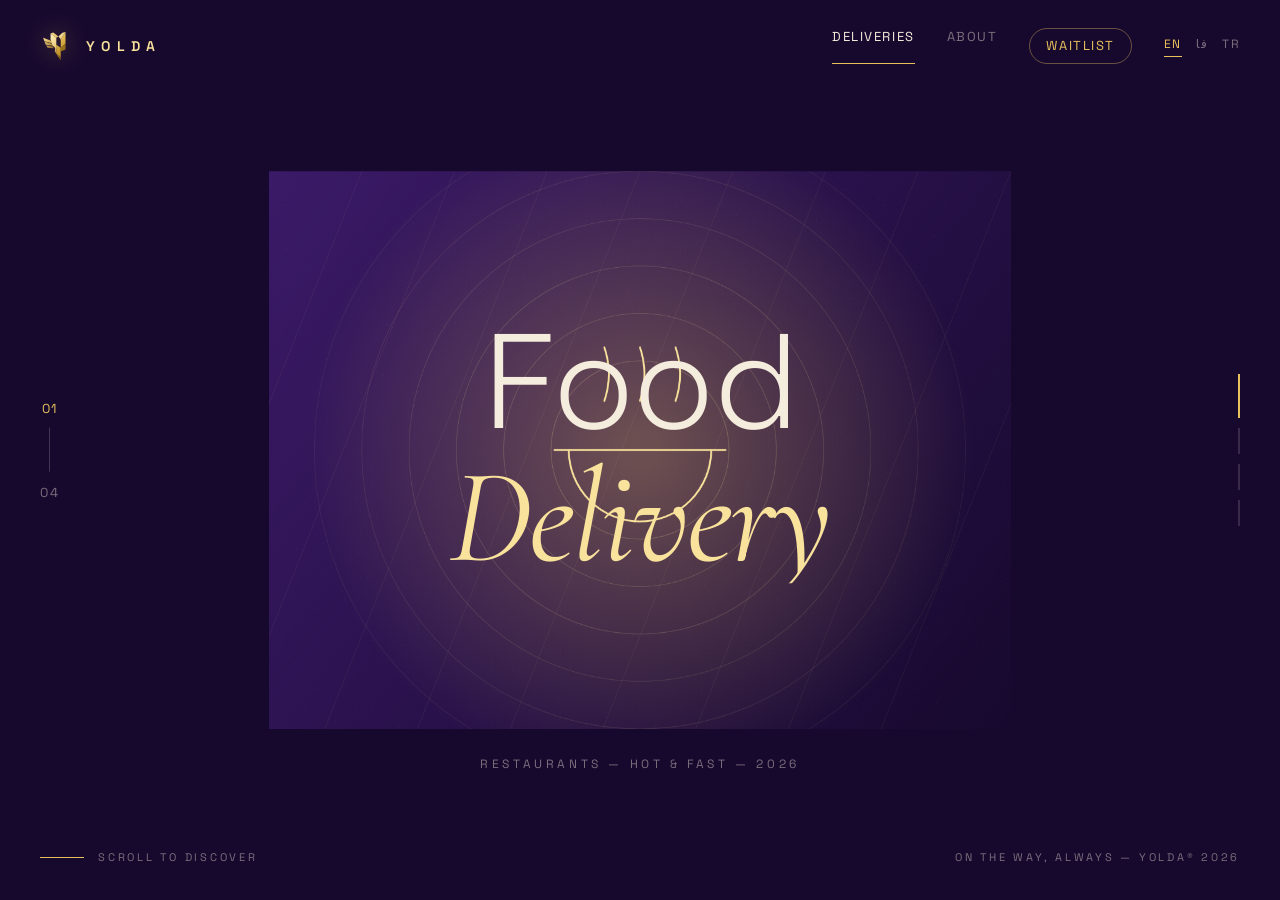
==== commit 1cc5a207: "v2" ====
--- a/index.html
+++ b/index.html
@@ -1,1711 +1,76 @@
 <!DOCTYPE html>
-<html lang="fa" dir="rtl">
+<html lang="en">
 <head>
-<meta charset="UTF-8">
-<meta name="viewport" content="width=device-width, initial-scale=1.0">
-<title>YOLDA — پروپوزال جامع زیرساخت</title>
-<link href="https://fonts.googleapis.com/css2?family=Vazirmatn:wght@300;400;500;600;700;800;900&display=swap" rel="stylesheet">
-<style>
-  :root {
-    --purple: #6B21A8;
-    --purple-light: #9333EA;
-    --purple-lighter: #C084FC;
-    --purple-pale: #F3E8FF;
-    --purple-dark: #3B0764;
-    --yellow: #FBBF24;
-    --yellow-light: #FEF3C7;
-    --yellow-dark: #D97706;
-    --gray-50: #F9FAFB;
-    --gray-100: #F3F4F6;
-    --gray-200: #E5E7EB;
-    --gray-300: #D1D5DB;
-    --gray-700: #374151;
-    --gray-800: #1F2937;
-    --gray-900: #111827;
-    --white: #FFFFFF;
-    --radius: 12px;
-    --shadow: 0 4px 24px rgba(107,33,168,0.10);
-    --shadow-lg: 0 8px 40px rgba(107,33,168,0.16);
-  }
+  <meta charset="UTF-8" />
+  <meta name="viewport" content="width=device-width, initial-scale=1.0" />
+  <title>Yolda — On the way, always</title>
+  <meta name="description" content="Yolda is the delivery experience you didn't know you needed — until today." />
+  <link rel="icon" type="image/svg+xml" href="assets/logo.svg" />
+  <link rel="preconnect" href="https://fonts.googleapis.com" />
+  <link rel="preconnect" href="https://fonts.gstatic.com" crossorigin />
+  <link href="https://fonts.googleapis.com/css2?family=Space+Grotesk:wght@300;400;500;600&family=Cormorant+Garamond:ital,wght@1,400;1,500&family=Vazirmatn:wght@300;400;500;600&family=Markazi+Text:wght@400;500;600&display=swap" rel="stylesheet" />
+  <link rel="stylesheet" href="css/style.css" />
+</head>
+<body data-page="home">
 
-  * { margin: 0; padding: 0; box-sizing: border-box; }
-
-  body {
-    font-family: 'Vazirmatn', sans-serif;
-    background: #F8F5FF;
-    color: var(--gray-800);
-    direction: rtl;
-    text-align: right;
-    font-size: 15px;
-    line-height: 1.9;
-  }
-
-  /* ─── COVER PAGE ─── */
-  .cover {
-    background: linear-gradient(135deg, var(--purple-dark) 0%, var(--purple) 50%, #7C3AED 100%);
-    min-height: 100vh;
-    display: flex;
-    flex-direction: column;
-    align-items: center;
-    justify-content: center;
-    position: relative;
-    overflow: hidden;
-    page-break-after: always;
-  }
-
-  .cover::before {
-    content: '';
-    position: absolute;
-    inset: 0;
-    background: radial-gradient(circle at 20% 80%, rgba(251,191,36,0.15) 0%, transparent 50%),
-                radial-gradient(circle at 80% 20%, rgba(255,255,255,0.05) 0%, transparent 40%);
-  }
-
-  .cover-circles {
-    position: absolute;
-    inset: 0;
-    overflow: hidden;
-  }
-  .cover-circles span {
-    position: absolute;
-    border-radius: 50%;
-    border: 1px solid rgba(255,255,255,0.08);
-  }
-  .cover-circles span:nth-child(1) { width: 500px; height: 500px; top: -150px; right: -150px; }
-  .cover-circles span:nth-child(2) { width: 300px; height: 300px; bottom: -100px; left: -100px; }
-  .cover-circles span:nth-child(3) { width: 200px; height: 200px; top: 40%; left: 10%; }
-
-  .cover-content {
-    position: relative;
-    z-index: 1;
-    text-align: center;
-    padding: 60px 40px;
-  }
-
-  .cover-logo {
-    display: inline-flex;
-    align-items: center;
-    gap: 14px;
-    background: rgba(255,255,255,0.1);
-    backdrop-filter: blur(10px);
-    border: 1px solid rgba(255,255,255,0.2);
-    border-radius: 100px;
-    padding: 12px 28px;
-    margin-bottom: 40px;
-  }
-
-  .cover-logo-icon {
-    width: 40px;
-    height: 40px;
-    background: var(--yellow);
-    border-radius: 10px;
-    display: flex;
-    align-items: center;
-    justify-content: center;
-    font-size: 20px;
-  }
-
-  .cover-logo-text {
-    font-size: 26px;
-    font-weight: 900;
-    color: white;
-    letter-spacing: 3px;
-  }
-
-  .cover-title {
-    font-size: 48px;
-    font-weight: 900;
-    color: white;
-    line-height: 1.3;
-    margin-bottom: 16px;
-  }
-
-  .cover-title span {
-    color: var(--yellow);
-  }
-
-  .cover-subtitle {
-    font-size: 20px;
-    font-weight: 400;
-    color: rgba(255,255,255,0.75);
-    margin-bottom: 50px;
-  }
-
-  .cover-meta {
-    display: flex;
-    gap: 24px;
-    justify-content: center;
-    flex-wrap: wrap;
-  }
-
-  .cover-badge {
-    background: rgba(255,255,255,0.12);
-    border: 1px solid rgba(255,255,255,0.2);
-    border-radius: 8px;
-    padding: 10px 20px;
-    color: white;
-    font-size: 13px;
-    font-weight: 500;
-  }
-
-  .cover-badge strong {
-    color: var(--yellow);
-    font-weight: 700;
-    display: block;
-    font-size: 16px;
-  }
-
-  /* ─── MAIN LAYOUT ─── */
-  .page {
-    max-width: 1000px;
-    margin: 0 auto;
-    padding: 60px 40px;
-  }
-
-  /* ─── SECTION HEADER ─── */
-  .section-header {
-    display: flex;
-    align-items: center;
-    gap: 16px;
-    margin-bottom: 32px;
-    padding-bottom: 16px;
-    border-bottom: 2px solid var(--purple-pale);
-  }
-
-  .section-num {
-    width: 44px;
-    height: 44px;
-    background: var(--purple);
-    color: white;
-    border-radius: 12px;
-    display: flex;
-    align-items: center;
-    justify-content: center;
-    font-size: 18px;
-    font-weight: 800;
-    flex-shrink: 0;
-  }
-
-  .section-title {
-    font-size: 26px;
-    font-weight: 800;
-    color: var(--purple-dark);
-  }
-
-  .section-title small {
-    font-size: 14px;
-    font-weight: 400;
-    color: #9CA3AF;
-    display: block;
-    margin-top: 2px;
-  }
-
-  /* ─── CARDS ─── */
-  .card {
-    background: white;
-    border-radius: var(--radius);
-    box-shadow: var(--shadow);
-    padding: 28px;
-    margin-bottom: 20px;
-    border: 1px solid var(--gray-100);
-  }
-
-  .card-header {
-    font-size: 17px;
-    font-weight: 700;
-    color: var(--purple);
-    margin-bottom: 16px;
-    display: flex;
-    align-items: center;
-    gap: 10px;
-  }
-
-  .card-header .dot {
-    width: 8px;
-    height: 8px;
-    background: var(--yellow);
-    border-radius: 50%;
-    flex-shrink: 0;
-  }
-
-  /* ─── STACK GRID ─── */
-  .stack-grid {
-    display: grid;
-    grid-template-columns: repeat(auto-fill, minmax(200px, 1fr));
-    gap: 16px;
-    margin-bottom: 24px;
-  }
-
-  .stack-item {
-    background: var(--purple-pale);
-    border: 1px solid var(--purple-lighter);
-    border-radius: 10px;
-    padding: 16px;
-    text-align: center;
-  }
-
-  .stack-item .stack-icon {
-    font-size: 28px;
-    margin-bottom: 8px;
-  }
-
-  .stack-item .stack-name {
-    font-weight: 700;
-    color: var(--purple-dark);
-    font-size: 14px;
-    margin-bottom: 4px;
-  }
-
-  .stack-item .stack-role {
-    font-size: 12px;
-    color: #7C3AED;
-    font-weight: 400;
-  }
-
-  /* ─── TIMELINE ─── */
-  .timeline {
-    position: relative;
-    padding-right: 32px;
-  }
-
-  .timeline::before {
-    content: '';
-    position: absolute;
-    right: 8px;
-    top: 0;
-    bottom: 0;
-    width: 2px;
-    background: linear-gradient(to bottom, var(--purple-light), var(--yellow));
-  }
-
-  .timeline-item {
-    position: relative;
-    padding-bottom: 28px;
-  }
-
-  .timeline-dot {
-    position: absolute;
-    right: -28px;
-    top: 6px;
-    width: 14px;
-    height: 14px;
-    background: var(--purple);
-    border: 3px solid white;
-    border-radius: 50%;
-    box-shadow: 0 0 0 2px var(--purple-light);
-  }
-
-  .timeline-phase {
-    font-size: 13px;
-    font-weight: 700;
-    color: var(--purple-light);
-    margin-bottom: 4px;
-  }
-
-  .timeline-title {
-    font-size: 16px;
-    font-weight: 700;
-    color: var(--gray-800);
-    margin-bottom: 6px;
-  }
-
-  .timeline-body {
-    font-size: 13px;
-    color: var(--gray-700);
-    line-height: 1.7;
-  }
-
-  /* ─── PRICE TABLES ─── */
-  table {
-    width: 100%;
-    border-collapse: collapse;
-    margin-bottom: 8px;
-    font-size: 14px;
-  }
-
-  th {
-    background: var(--purple);
-    color: white;
-    padding: 12px 16px;
-    font-weight: 700;
-    text-align: right;
-    font-size: 13px;
-  }
-
-  th:first-child { border-radius: 0 8px 0 0; }
-  th:last-child { border-radius: 8px 0 0 0; }
-
-  td {
-    padding: 10px 16px;
-    border-bottom: 1px solid var(--gray-100);
-    color: var(--gray-700);
-    vertical-align: middle;
-  }
-
-  tr:nth-child(even) td { background: var(--gray-50); }
-  tr:last-child td { border-bottom: none; }
-
-  .td-name { font-weight: 600; color: var(--gray-800); }
-  .td-usd { color: var(--purple); font-weight: 700; font-family: 'Vazirmatn', sans-serif; }
-  .td-rial { color: var(--yellow-dark); font-weight: 600; font-size: 12px; }
-  .td-note { font-size: 12px; color: #9CA3AF; }
-
-  .total-row td {
-    background: var(--purple-pale) !important;
-    font-weight: 800;
-    color: var(--purple-dark) !important;
-    border-top: 2px solid var(--purple-lighter);
-  }
-
-  .total-row .td-usd { font-size: 16px; }
-
-  /* ─── COMPARISON BOX ─── */
-  .compare-grid {
-    display: grid;
-    grid-template-columns: 1fr 1fr;
-    gap: 20px;
-    margin-bottom: 24px;
-  }
-
-  .compare-box {
-    border-radius: var(--radius);
-    padding: 24px;
-    border: 2px solid transparent;
-  }
-
-  .compare-box.physical {
-    background: #FEF3C7;
-    border-color: var(--yellow-dark);
-  }
-
-  .compare-box.cloud {
-    background: var(--purple-pale);
-    border-color: var(--purple-light);
-  }
-
-  .compare-box-title {
-    font-size: 18px;
-    font-weight: 800;
-    margin-bottom: 12px;
-    display: flex;
-    align-items: center;
-    gap: 8px;
-  }
-
-  .compare-box.physical .compare-box-title { color: var(--yellow-dark); }
-  .compare-box.cloud .compare-box-title { color: var(--purple); }
-
-  .compare-list {
-    list-style: none;
-    font-size: 13px;
-    line-height: 2;
-  }
-
-  .compare-list li::before {
-    content: '◆ ';
-    font-size: 8px;
-  }
-
-  .compare-box.physical .compare-list li::before { color: var(--yellow-dark); }
-  .compare-box.cloud .compare-list li::before { color: var(--purple); }
-
-  /* ─── VERDICT BANNER ─── */
-  .verdict {
-    background: linear-gradient(135deg, var(--purple-dark), var(--purple));
-    color: white;
-    border-radius: var(--radius);
-    padding: 24px 28px;
-    margin: 24px 0;
-    display: flex;
-    align-items: flex-start;
-    gap: 16px;
-  }
-
-  .verdict-icon {
-    font-size: 32px;
-    flex-shrink: 0;
-    margin-top: 2px;
-  }
-
-  .verdict-title {
-    font-size: 18px;
-    font-weight: 800;
-    color: var(--yellow);
-    margin-bottom: 6px;
-  }
-
-  .verdict-body { font-size: 14px; line-height: 1.8; color: rgba(255,255,255,0.9); }
-
-  /* ─── HIGHLIGHT PILL ─── */
-  .pill {
-    display: inline-block;
-    padding: 3px 10px;
-    border-radius: 100px;
-    font-size: 12px;
-    font-weight: 600;
-  }
-
-  .pill-purple { background: var(--purple-pale); color: var(--purple); }
-  .pill-yellow { background: var(--yellow-light); color: var(--yellow-dark); }
-  .pill-green { background: #DCFCE7; color: #15803D; }
-  .pill-red { background: #FEE2E2; color: #DC2626; }
-
-  /* ─── AI SECTION CARDS ─── */
-  .ai-grid {
-    display: grid;
-    grid-template-columns: 1fr 1fr;
-    gap: 16px;
-    margin-bottom: 20px;
-  }
-
-  .ai-card {
-    background: white;
-    border-radius: 10px;
-    padding: 20px;
-    border-right: 4px solid var(--purple);
-    box-shadow: var(--shadow);
-  }
-
-  .ai-card-title {
-    font-weight: 700;
-    font-size: 15px;
-    color: var(--purple-dark);
-    margin-bottom: 8px;
-  }
-
-  .ai-card-body { font-size: 13px; color: var(--gray-700); line-height: 1.7; }
-
-  /* ─── PRICING HIGHLIGHT ─── */
-  .price-highlight {
-    background: var(--purple-pale);
-    border: 1px solid var(--purple-lighter);
-    border-radius: 8px;
-    padding: 10px 14px;
-    text-align: center;
-    margin-top: 8px;
-  }
-
-  .price-highlight .usd {
-    font-size: 22px;
-    font-weight: 900;
-    color: var(--purple);
-  }
-
-  .price-highlight .rial {
-    font-size: 11px;
-    color: var(--yellow-dark);
-    font-weight: 600;
-    margin-top: 2px;
-  }
-
-  /* ─── FOOTER ─── */
-  .doc-footer {
-    background: var(--purple-dark);
-    color: rgba(255,255,255,0.7);
-    text-align: center;
-    padding: 32px 40px;
-    margin-top: 60px;
-    font-size: 13px;
-  }
-
-  .doc-footer strong { color: var(--yellow); }
-
-  /* ─── PAGE DIVIDER ─── */
-  .section-break {
-    height: 2px;
-    background: linear-gradient(to left, transparent, var(--purple-lighter), transparent);
-    margin: 50px 0;
-  }
-
-  /* ─── MISC ─── */
-  .note-box {
-    background: #FFFBEB;
-    border: 1px solid var(--yellow);
-    border-radius: 8px;
-    padding: 14px 18px;
-    font-size: 13px;
-    color: #92400E;
-    margin: 12px 0;
-    display: flex;
-    gap: 10px;
-    align-items: flex-start;
-  }
-
-  .note-box .note-icon { flex-shrink: 0; font-size: 16px; }
-
-  .tag-row { display: flex; flex-wrap: wrap; gap: 8px; margin-top: 8px; }
-
-  .arch-row {
-    display: flex;
-    align-items: center;
-    gap: 0;
-    margin: 12px 0;
-    overflow-x: auto;
-  }
-
-  .arch-box {
-    background: var(--purple-pale);
-    border: 1px solid var(--purple-lighter);
-    border-radius: 8px;
-    padding: 10px 16px;
-    font-size: 13px;
-    font-weight: 600;
-    color: var(--purple-dark);
-    white-space: nowrap;
-    flex-shrink: 0;
-  }
-
-  .arch-arrow {
-    color: var(--purple-light);
-    font-size: 20px;
-    padding: 0 4px;
-    flex-shrink: 0;
-  }
-
-  h3 { font-size: 17px; font-weight: 700; color: var(--purple-dark); margin: 20px 0 10px; }
-
-  p { margin-bottom: 10px; }
-
-  .toc { background: white; border-radius: var(--radius); box-shadow: var(--shadow); padding: 32px; margin: 40px 0; }
-  .toc-title { font-size: 20px; font-weight: 800; color: var(--purple-dark); margin-bottom: 20px; border-bottom: 2px solid var(--purple-pale); padding-bottom: 12px; }
-  .toc-list { list-style: none; }
-  .toc-list li { padding: 8px 0; border-bottom: 1px dashed var(--gray-200); display: flex; justify-content: space-between; align-items: center; font-size: 14px; }
-  .toc-list li:last-child { border-bottom: none; }
-  .toc-list li a { color: var(--purple); text-decoration: none; font-weight: 600; }
-  .toc-list li a:hover { color: var(--purple-light); }
-  .toc-num { font-size: 12px; color: var(--purple-lighter); font-weight: 700; }
-
-  .two-col { display: grid; grid-template-columns: 1fr 1fr; gap: 20px; }
-  .three-col { display: grid; grid-template-columns: 1fr 1fr 1fr; gap: 16px; }
-
-  @media (max-width: 700px) {
-    .compare-grid, .ai-grid, .two-col, .three-col { grid-template-columns: 1fr; }
-    .cover-title { font-size: 32px; }
-    .page { padding: 30px 20px; }
-  }
-</style>
-</head>
-<body>
-
-<!-- ══════════════════════════════════════════════
-     COVER PAGE
-══════════════════════════════════════════════ -->
-<div class="cover">
-  <div class="cover-circles">
-    <span></span><span></span><span></span>
-  </div>
-  <div class="cover-content">
-    <div class="cover-logo">
-      <div class="cover-logo-icon">🍔</div>
-      <div class="cover-logo-text">YOLDA</div>
-    </div>
-    <div class="cover-title">پروپوزال جامع<br><span>زیرساخت و راه‌اندازی</span></div>
-    <div class="cover-subtitle">سامانه سفارش آنلاین غذا — استاندارد بین‌المللی</div>
-    <div class="cover-meta">
-      <div class="cover-badge"><strong>۵۰ تا ۲۰۰</strong>رستوران</div>
-      <div class="cover-badge"><strong>۵۰۰۰ کاربر</strong>همزمان</div>
-      <div class="cover-badge"><strong>۲ تا ۳ ماه</strong>تایم‌لاین</div>
-      <div class="cover-badge"><strong>ایران</strong>بازار هدف</div>
-      <div class="cover-badge"><strong>۱۴۰۴</strong>تاریخ تنظیم</div>
-    </div>
-  </div>
-</div>
-
-<!-- ══════════════════════════════════════════════
-     MAIN CONTENT
-══════════════════════════════════════════════ -->
-<div class="page">
-
-  <!-- TABLE OF CONTENTS -->
-  <div class="toc">
-    <div class="toc-title">📋 فهرست مطالب</div>
-    <ul class="toc-list">
-      <li><a href="#s1">۱. معرفی پروژه و استک فنی</a><span class="toc-num">بخش ۱</span></li>
-      <li><a href="#s2">۲. معماری سرویس‌های میکروسرویس</a><span class="toc-num">بخش ۲</span></li>
-      <li><a href="#s3">۳. ویژگی‌های هوش مصنوعی</a><span class="toc-num">بخش ۳</span></li>
-      <li><a href="#s4">۴. تایم‌لاین توسعه</a><span class="toc-num">بخش ۴</span></li>
-      <li><a href="#s5">۵. سرور فیزیکی — هزینه راه‌اندازی</a><span class="toc-num">بخش ۵</span></li>
-      <li><a href="#s6">۶. زیرساخت ابری — آروان‌کلاد</a><span class="toc-num">بخش ۶</span></li>
-      <li><a href="#s7">۷. مقایسه سرور فیزیکی در برابر ابری</a><span class="toc-num">بخش ۷</span></li>
-      <li><a href="#s8">۸. هزینه اپ با استاندارد بین‌المللی</a><span class="toc-num">بخش ۸</span></li>
-      <li><a href="#s9">۹. تجهیزات اتاق کنترل</a><span class="toc-num">بخش ۹</span></li>
-      <li><a href="#s10">۱۰. ابزارهای توسعه و لایسنس‌ها</a><span class="toc-num">بخش ۱۰</span></li>
-      <li><a href="#s11">۱۱. خلاصه کلی هزینه‌ها</a><span class="toc-num">بخش ۱۱</span></li>
-    </ul>
-  </div>
-
-  <!-- ──────────────────────────────────────────── -->
-  <div id="s1">
-    <div class="section-header">
-      <div class="section-num">۱</div>
-      <div class="section-title">معرفی پروژه و استک فنی<small>Project Overview & Tech Stack</small></div>
-    </div>
-
-    <div class="card">
-      <div class="card-header"><span class="dot"></span>درباره یولدا</div>
-      <p>
-        یولدا یک پلتفرم سفارش آنلاین غذا است که رستوران‌های مستقل را به کاربران نهایی متصل می‌کند — مدلی مشابه با اسنپ‌فود و اوبر ایتس. در یولدا، هر رستوران به‌صورت مستقل ثبت‌نام کرده، منو و قیمت خود را مدیریت می‌کند و سفارشات خود را از طریق پنل اختصاصی دریافت می‌نماید. پلتفرم از طریق کمیسیون از هر سفارش درآمد کسب می‌کند.
-      </p>
-      <div class="tag-row">
-        <span class="pill pill-purple">مارکت‌پلیس چندفروشنده‌ای</span>
-        <span class="pill pill-yellow">۵۰ تا ۲۰۰ رستوران</span>
-        <span class="pill pill-purple">فلاتر موبایل</span>
-        <span class="pill pill-green">میکروسرویس</span>
-      </div>
-    </div>
-
-    <h3>استک فناوری</h3>
-    <div class="stack-grid">
-      <div class="stack-item">
-        <div class="stack-icon">📱</div>
-        <div class="stack-name">Flutter</div>
-        <div class="stack-role">اپ موبایل کاربر و رستوران</div>
-      </div>
-      <div class="stack-item">
-        <div class="stack-icon">⚡</div>
-        <div class="stack-name">Go</div>
-        <div class="stack-role">سرویس‌های پرترافیک</div>
-      </div>
-      <div class="stack-item">
-        <div class="stack-icon">🐍</div>
-        <div class="stack-name">Django</div>
-        <div class="stack-role">مدیریت، مالی، پنل کنترل</div>
-      </div>
-      <div class="stack-item">
-        <div class="stack-icon">🐘</div>
-        <div class="stack-name">PostgreSQL</div>
-        <div class="stack-role">پایگاه داده اصلی</div>
-      </div>
-      <div class="stack-item">
-        <div class="stack-icon">⚡</div>
-        <div class="stack-name">Redis</div>
-        <div class="stack-role">کشینگ و صف پیام</div>
-      </div>
-      <div class="stack-item">
-        <div class="stack-icon">🌐</div>
-        <div class="stack-name">Nginx</div>
-        <div class="stack-role">ریورس پروکسی و لودبالانسر</div>
-      </div>
-      <div class="stack-item">
-        <div class="stack-icon">🐳</div>
-        <div class="stack-name">Docker</div>
-        <div class="stack-role">کانتینراسیون</div>
-      </div>
-      <div class="stack-item">
-        <div class="stack-icon">☁️</div>
-        <div class="stack-name">ArvanCloud</div>
-        <div class="stack-role">سی‌دی‌ان، دی‌ان‌اس، امنیت</div>
-      </div>
-      <div class="stack-item">
-        <div class="stack-icon">🤖</div>
-        <div class="stack-name">Claude Haiku</div>
-        <div class="stack-role">دستیار هوش مصنوعی درون اپ</div>
-      </div>
-      <div class="stack-item">
-        <div class="stack-icon">🔧</div>
-        <div class="stack-name">n8n</div>
-        <div class="stack-role">اتوماسیون و گردش‌کار</div>
-      </div>
-      <div class="stack-item">
-        <div class="stack-icon">💳</div>
-        <div class="stack-name">Zarinpal</div>
-        <div class="stack-role">درگاه پرداخت اصلی</div>
-      </div>
-      <div class="stack-item">
-        <div class="stack-icon">💳</div>
-        <div class="stack-name">NextPay</div>
-        <div class="stack-role">درگاه پرداخت پشتیبان</div>
-      </div>
+  <!-- Preloader -->
+  <div class="loader" id="loader">
+    <div class="loader__inner">
+      <img class="loader__logo" src="assets/logo.svg" alt="Yolda" />
+      <div class="loader__count"><span id="loaderCount">0</span></div>
     </div>
   </div>
 
-  <div class="section-break"></div>
+  <!-- Page transition overlay -->
+  <div class="transition" id="transition"><img src="assets/logo.svg" alt="" /></div>
 
-  <!-- ──────────────────────────────────────────── -->
-  <div id="s2">
-    <div class="section-header">
-      <div class="section-num">۲</div>
-      <div class="section-title">معماری میکروسرویس‌ها<small>Microservices Architecture</small></div>
-    </div>
+  <!-- Custom cursor -->
+  <div class="cursor" id="cursor"></div>
+  <div class="cursor-follower" id="cursorFollower"><span data-i18n="explore">Explore</span></div>
 
-    <div class="card">
-      <div class="card-header"><span class="dot"></span>تقسیم‌بندی سرویس‌ها</div>
-      <p>معماری یولدا به دو دسته تقسیم می‌شود: سرویس‌های پرسرعت با زبان گو، و سرویس‌های منطق کسب‌وکار با جنگو.</p>
+  <!-- WebGL slide canvas -->
+  <canvas id="gl"></canvas>
 
-      <div class="two-col" style="margin-top: 16px;">
-        <div>
-          <h3>⚡ سرویس‌های گو</h3>
-          <table>
-            <tr><th>سرویس</th><th>وظیفه</th></tr>
-            <tr><td class="td-name">Order Service</td><td>ثبت و پردازش سفارش</td></tr>
-            <tr><td class="td-name">Tracking Service</td><td>وضعیت لایو سفارش</td></tr>
-            <tr><td class="td-name">Notification Service</td><td>پوش نوتیفیکیشن</td></tr>
-            <tr><td class="td-name">WebSocket Gateway</td><td>ارتباط لحظه‌ای</td></tr>
-            <tr><td class="td-name">Auth Service</td><td>توکن، جلسه</td></tr>
-          </table>
-        </div>
-        <div>
-          <h3>🐍 سرویس‌های جنگو</h3>
-          <table>
-            <tr><th>سرویس</th><th>وظیفه</th></tr>
-            <tr><td class="td-name">Restaurant Service</td><td>پنل و مدیریت رستوران</td></tr>
-            <tr><td class="td-name">Menu Service</td><td>آیتم‌ها، دسته‌بندی، قیمت</td></tr>
-            <tr><td class="td-name">User Service</td><td>پروفایل، آدرس‌ها</td></tr>
-            <tr><td class="td-name">Finance Service</td><td>تسویه، کمیسیون</td></tr>
-            <tr><td class="td-name">Control Panel API</td><td>اتاق کنترل اپراتور</td></tr>
-          </table>
-        </div>
-      </div>
-    </div>
+  <!-- Fixed chrome -->
+  <header class="nav">
+    <a href="index.html" class="nav__logo" data-hover>
+      <img src="assets/logo.svg" alt="Yolda" />
+      <span>YOLDA</span>
+    </a>
+    <nav class="nav__links">
+      <a href="index.html" class="nav__link is-active" data-hover data-i18n="nav.deliveries">Deliveries</a>
+      <a href="about.html" class="nav__link" data-hover data-transition data-i18n="nav.about">About</a>
+      <a href="waitlist.html" class="nav__link nav__link--cta" data-hover data-transition data-i18n="nav.waitlist">Waitlist</a>
+    </nav>
+  </header>
 
-    <div class="card">
-      <div class="card-header"><span class="dot"></span>جریان داده</div>
-      <div class="arch-row">
-        <div class="arch-box">کاربر / Flutter</div>
-        <div class="arch-arrow">←</div>
-        <div class="arch-box">API Gateway (Nginx)</div>
-        <div class="arch-arrow">←</div>
-        <div class="arch-box">Auth Service</div>
-        <div class="arch-arrow">←</div>
-        <div class="arch-box">Order Service (Go)</div>
-        <div class="arch-arrow">←</div>
-        <div class="arch-box">PostgreSQL</div>
-      </div>
-      <div class="arch-row" style="margin-top: 8px;">
-        <div class="arch-box">WebSocket</div>
-        <div class="arch-arrow">←</div>
-        <div class="arch-box">Tracking (Go)</div>
-        <div class="arch-arrow">←</div>
-        <div class="arch-box">Redis Queue</div>
-        <div class="arch-arrow">←</div>
-        <div class="arch-box">Notification</div>
-        <div class="arch-arrow">←</div>
-        <div class="arch-box">Firebase FCM</div>
-      </div>
-    </div>
+  <!-- Slides (titles/labels overlay the GL plane; built order matches YOLDA.SERVICES) -->
+  <div class="slider" id="slider" aria-live="polite"></div>
+
+  <!-- Left: current index -->
+  <div class="hud hud--index">
+    <span class="hud__roller"><span id="idxCurrent">01</span></span>
+    <span class="hud__sep"></span>
+    <span id="idxTotal">04</span>
   </div>
 
-  <div class="section-break"></div>
-
-  <!-- ──────────────────────────────────────────── -->
-  <div id="s3">
-    <div class="section-header">
-      <div class="section-num">۳</div>
-      <div class="section-title">ویژگی‌های هوش مصنوعی<small>AI Features</small></div>
-    </div>
-
-    <div class="ai-grid">
-      <div class="ai-card">
-        <div class="ai-card-title">🧠 پیشنهاد هوشمند غذا</div>
-        <div class="ai-card-body">
-          براساس تاریخچه سفارشات، غذاهای مورد علاقه کاربر شناسایی می‌شود. از ترکیب سیستم امتیازدهی ساده + مدل سبک بر اساس تاریخچه استفاده می‌شود. این روش ارزان‌تر و دقیق‌تر از فراخوانی مداوم هوش مصنوعی است.
-        </div>
-        <div class="tag-row"><span class="pill pill-green">هزینه پایین</span><span class="pill pill-purple">دقت بالا</span></div>
-      </div>
-      <div class="ai-card">
-        <div class="ai-card-title">💬 دستیار هوش مصنوعی درون اپ</div>
-        <div class="ai-card-body">
-          کاربر می‌تواند سوالاتی مثل «یه غذای تند زیر ۵۰ هزار تومن پیشنهاد بده» یا «مواد تشکیل‌دهنده این غذا چیه؟» بپرسد. با مدل کلود هایکو (ارزان‌ترین گزینه با کیفیت عالی) پیاده‌سازی می‌شود.
-        </div>
-        <div class="tag-row"><span class="pill pill-purple">Claude Haiku</span><span class="pill pill-yellow">مناسب مقیاس</span></div>
-      </div>
-      <div class="ai-card">
-        <div class="ai-card-title">📍 ردیابی سفارش</div>
-        <div class="ai-card-body">
-          سیستم وضعیت‌محور: «تأیید شد» ← «در حال آماده‌سازی» ← «ارسال شد» ← «تحویل داده شد». اپراتور رستوران وضعیت را دستی یا خودکار به‌روزرسانی می‌کند. نیازی به جی‌پی‌اس پیچیده ندارد و در تایم‌لاین ۲-۳ ماهه قابل اجراست.
-        </div>
-        <div class="tag-row"><span class="pill pill-green">بدون نیاز به GPS</span><span class="pill pill-yellow">سریع پیاده‌سازی</span></div>
-      </div>
-      <div class="ai-card">
-        <div class="ai-card-title">⚙️ اتوماسیون با n8n</div>
-        <div class="ai-card-body">
-          گردش‌کارهای خودکار: ارسال ایمیل تسویه‌حساب رستوران‌ها، هشدار سفارشات معوق، گزارش روزانه برای مالک، و پیام‌های اعلان به اپراتورها.
-        </div>
-        <div class="tag-row"><span class="pill pill-purple">n8n Self-hosted</span><span class="pill pill-green">رایگان</span></div>
-      </div>
-    </div>
-
-    <div class="note-box">
-      <div class="note-icon">💡</div>
-      <div>
-        <strong>توصیه درباره هوش مصنوعی:</strong> برای پیشنهاد غذا از سیستم امتیازدهی تاریخچه استفاده کنید (هزینه صفر)؛ هوش مصنوعی را فقط برای دستیار متنی کاربر به کار بگیرید. این روش بهترین نسبت هزینه به ارزش را دارد.
-      </div>
-    </div>
-
-    <h3>هزینه تخمینی رابط برنامه‌نویسی کلود (ماهانه)</h3>
-    <div class="card">
-      <table>
-        <tr><th>مدل</th><th>هزینه ورودی</th><th>هزینه خروجی</th><th>تخمین ماهانه</th><th>توضیح</th></tr>
-        <tr>
-          <td class="td-name">Claude Haiku 4.5</td>
-          <td class="td-usd">۱ دلار / میلیون توکن</td>
-          <td class="td-usd">۵ دلار / میلیون توکن</td>
-          <td class="td-usd">~۱۵–۴۰ دلار</td>
-          <td class="td-note">برای ۵۰۰–۱۰۰۰ مکالمه روزانه</td>
-        </tr>
-        <tr>
-          <td class="td-name">Claude Sonnet 4.6</td>
-          <td class="td-usd">۳ دلار / میلیون توکن</td>
-          <td class="td-usd">۱۵ دلار / میلیون توکن</td>
-          <td class="td-usd">~۵۰–۱۵۰ دلار</td>
-          <td class="td-note">در صورت نیاز به کیفیت بالاتر</td>
-        </tr>
-        <tr class="total-row">
-          <td colspan="3" class="td-name">توصیه: Haiku برای تولید</td>
-          <td class="td-usd">۱۵–۴۰ دلار/ماه</td>
-          <td class="td-rial">معادل ۲.۷ تا ۷.۲ میلیون تومان</td>
-        </tr>
-      </table>
-    </div>
+  <!-- Right: progress rail -->
+  <div class="hud hud--rail">
+    <span class="rail" id="rail"></span>
   </div>
 
-  <div class="section-break"></div>
-
-  <!-- ──────────────────────────────────────────── -->
-  <div id="s4">
-    <div class="section-header">
-      <div class="section-num">۴</div>
-      <div class="section-title">تایم‌لاین توسعه<small>Development Timeline</small></div>
-    </div>
-
-    <div class="timeline">
-      <div class="timeline-item">
-        <div class="timeline-dot"></div>
-        <div class="timeline-phase">هفته ۱–۲</div>
-        <div class="timeline-title">راه‌اندازی زیرساخت و طراحی پایه</div>
-        <div class="timeline-body">راه‌اندازی سرور / ابر — تنظیم داکر، آروان‌کلاد — طراحی پایگاه داده — تعریف دقیق رابط برنامه‌نویسی سرویس‌ها</div>
-      </div>
-      <div class="timeline-item">
-        <div class="timeline-dot"></div>
-        <div class="timeline-phase">هفته ۳–۵</div>
-        <div class="timeline-title">احراز هویت، رستوران‌ها، منو</div>
-        <div class="timeline-body">سرویس احراز هویت گو — پنل رستوران جنگو — مدیریت منو — اپ فلاتر کاربر (صفحات اصلی)</div>
-      </div>
-      <div class="timeline-item">
-        <div class="timeline-dot"></div>
-        <div class="timeline-phase">هفته ۶–۸</div>
-        <div class="timeline-title">سفارش، پرداخت، ردیابی</div>
-        <div class="timeline-body">سرویس سفارش گو — ادغام زرین‌پال — سیستم ردیابی وضعیت — وب‌سوکت لایو — اپ رستوران فلاتر</div>
-      </div>
-      <div class="timeline-item">
-        <div class="timeline-dot"></div>
-        <div class="timeline-phase">هفته ۹–۱۰</div>
-        <div class="timeline-title">هوش مصنوعی، اتوماسیون، اتاق کنترل</div>
-        <div class="timeline-body">ادغام رابط برنامه‌نویسی کلود — ان-اِیت-ان خودمیزبان — پنل اتاق کنترل — سیستم تسویه‌حساب رستوران</div>
-      </div>
-      <div class="timeline-item">
-        <div class="timeline-dot"></div>
-        <div class="timeline-phase">هفته ۱۱–۱۲</div>
-        <div class="timeline-title">آزمون، بهینه‌سازی، راه‌اندازی</div>
-        <div class="timeline-body">تست بار — رفع باگ — آزمون امنیتی — آموزش اپراتورها — راه‌اندازی رسمی با چند رستوران آزمایشی</div>
-      </div>
-    </div>
+  <!-- Bottom-left: scroll hint -->
+  <div class="hud hud--hint">
+    <span class="hint__line"></span>
+    <span data-i18n="hint">Scroll to discover</span>
   </div>
 
-  <div class="section-break"></div>
+  <!-- Bottom-right: tagline -->
+  <div class="hud hud--tag" data-i18n="tag">On the way, always — Yolda® 2026</div>
 
-  <!-- ──────────────────────────────────────────── -->
-  <div id="s5">
-    <div class="section-header">
-      <div class="section-num">۵</div>
-      <div class="section-title">سرور فیزیکی — هزینه راه‌اندازی<small>Physical Server Room Costs</small></div>
-    </div>
-
-    <p>در این سناریو، مالک پروژه یک اتاق سرور کوچک در دفتر راه‌اندازی می‌کند. نرخ تبدیل: <strong>هر ۱ دلار = ۱۸۰,۰۰۰ تومان</strong></p>
-
-    <div class="note-box">
-      <div class="note-icon">⚠️</div>
-      <div>سرور فیزیکی در ایران نیاز به قطعات وارداتی دارد. قیمت‌ها تقریبی بوده و ممکن است با نوسان بازار تغییر کند. اعداد زیر بر اساس قیمت بازار آزاد ایران در سال ۱۴۰۴ تخمین زده شده‌اند.</div>
-    </div>
-
-    <h3>تجهیزات اصلی سرور</h3>
-    <div class="card">
-      <table>
-        <tr><th>قطعه</th><th>مشخصات</th><th>قیمت (دلار)</th><th>معادل (تومان)</th><th>توضیح</th></tr>
-        <tr>
-          <td class="td-name">سرور اصلی اپلیکیشن</td>
-          <td>۳۲ هسته، ۱۲۸ گیگ رم، ۲ تیرا اس‌اس‌دی</td>
-          <td class="td-usd">۳,۵۰۰</td>
-          <td class="td-rial">۶۳۰ میلیون تومان</td>
-          <td class="td-note">دل یا اچ‌پی بازار ایران</td>
-        </tr>
-        <tr>
-          <td class="td-name">سرور پایگاه داده</td>
-          <td>۱۶ هسته، ۶۴ گیگ رم، ۴ تیرا اس‌اس‌دی</td>
-          <td class="td-usd">۲,۵۰۰</td>
-          <td class="td-rial">۴۵۰ میلیون تومان</td>
-          <td class="td-note">جداسازی دیتابیس</td>
-        </tr>
-        <tr>
-          <td class="td-name">سرور بکاپ</td>
-          <td>۸ هسته، ۳۲ گیگ رم، ۸ تیرا هارد</td>
-          <td class="td-usd">۱,۲۰۰</td>
-          <td class="td-rial">۲۱۶ میلیون تومان</td>
-          <td class="td-note">پشتیبان‌گیری روزانه</td>
-        </tr>
-        <tr>
-          <td class="td-name">سوییچ شبکه مدیریت‌پذیر</td>
-          <td>۲۴ پورت گیگابیت</td>
-          <td class="td-usd">۳۵۰</td>
-          <td class="td-rial">۶۳ میلیون تومان</td>
-          <td class="td-note">سیسکو یا سی‌نتیک</td>
-        </tr>
-        <tr>
-          <td class="td-name">دستگاه یو‌پی‌اس</td>
-          <td>۶ کیلوولت‌آمپر، ۳۰ دقیقه پشتیبانی</td>
-          <td class="td-usd">۸۰۰</td>
-          <td class="td-rial">۱۴۴ میلیون تومان</td>
-          <td class="td-note">ضروری برای ایران</td>
-        </tr>
-        <tr>
-          <td class="td-name">کولر اتاق سرور</td>
-          <td>اسپیلت ۱۲۰۰۰ بی‌تی‌یو</td>
-          <td class="td-usd">۴۵۰</td>
-          <td class="td-rial">۸۱ میلیون تومان</td>
-          <td class="td-note">خنک‌سازی مداوم</td>
-        </tr>
-        <tr>
-          <td class="td-name">رک سرور</td>
-          <td>۱۸ یونیت، قفل‌دار</td>
-          <td class="td-usd">۳۰۰</td>
-          <td class="td-rial">۵۴ میلیون تومان</td>
-          <td class="td-note">جاگذاری سرورها</td>
-        </tr>
-        <tr>
-          <td class="td-name">فایروال سخت‌افزاری</td>
-          <td>سونیک‌وال یا فورتی‌نت کوچک</td>
-          <td class="td-usd">۵۵۰</td>
-          <td class="td-rial">۹۹ میلیون تومان</td>
-          <td class="td-note">امنیت شبکه</td>
-        </tr>
-        <tr>
-          <td class="td-name">کابل‌کشی و پچ‌پنل</td>
-          <td>کت۶، لیبل‌گذاری</td>
-          <td class="td-usd">۲۰۰</td>
-          <td class="td-rial">۳۶ میلیون تومان</td>
-          <td class="td-note">نصب حرفه‌ای</td>
-        </tr>
-        <tr class="total-row">
-          <td colspan="2" class="td-name">جمع تجهیزات سخت‌افزاری</td>
-          <td class="td-usd">۹,۸۵۰</td>
-          <td class="td-rial">۱ میلیارد و ۷۷۳ میلیون تومان</td>
-          <td></td>
-        </tr>
-      </table>
-    </div>
-
-    <h3>هزینه‌های جانبی (ماهانه)</h3>
-    <div class="card">
-      <table>
-        <tr><th>هزینه</th><th>ماهانه (دلار)</th><th>معادل (تومان/ماه)</th><th>توضیح</th></tr>
-        <tr>
-          <td class="td-name">اینترنت پرسرعت اختصاصی</td>
-          <td class="td-usd">۱۵۰–۳۰۰</td>
-          <td class="td-rial">۲۷–۵۴ میلیون</td>
-          <td class="td-note">فیبر تجاری ایران</td>
-        </tr>
-        <tr>
-          <td class="td-name">برق مصرفی سرورها</td>
-          <td class="td-usd">۶۰–۱۲۰</td>
-          <td class="td-rial">۱۰.۸–۲۱.۶ میلیون</td>
-          <td class="td-note">برق صنعتی</td>
-        </tr>
-        <tr>
-          <td class="td-name">آروان‌کلاد (دی‌ان‌اس + سی‌دی‌ان)</td>
-          <td class="td-usd">۵۰–۱۵۰</td>
-          <td class="td-rial">۹–۲۷ میلیون</td>
-          <td class="td-note">لایه جلویی ضروری</td>
-        </tr>
-        <tr>
-          <td class="td-name">نگهداری و به‌روزرسانی</td>
-          <td class="td-usd">۱۰۰–۲۰۰</td>
-          <td class="td-rial">۱۸–۳۶ میلیون</td>
-          <td class="td-note">هزینه سیستم‌ادمین</td>
-        </tr>
-        <tr class="total-row">
-          <td class="td-name">جمع ماهانه</td>
-          <td class="td-usd">۳۶۰–۷۷۰</td>
-          <td class="td-rial">۶۵–۱۳۸ میلیون تومان</td>
-          <td></td>
-        </tr>
-      </table>
-    </div>
-
-    <div class="note-box">
-      <div class="note-icon">⚠️</div>
-      <div>سرور فیزیکی در ایران نیازمند یک <strong>رله خارجی (مثل هتزنر آلمان)</strong> برای پوشش دادن درخواست‌های خروجی به رابط‌های برنامه‌نویسی بین‌المللی (کلود، فایربیس و ...) است. هزینه سرور رله: <strong>۱۵–۳۰ دلار/ماه</strong> اضافه.</div>
-    </div>
-  </div>
-
-  <div class="section-break"></div>
-
-  <!-- ──────────────────────────────────────────── -->
-  <div id="s6">
-    <div class="section-header">
-      <div class="section-num">۶</div>
-      <div class="section-title">زیرساخت ابری — آروان‌کلاد<small>Cloud Infrastructure — ArvanCloud</small></div>
-    </div>
-
-    <p>در این سناریو همه چیز روی آروان‌کلاد اجرا می‌شود — بدون سرمایه‌گذاری اولیه.</p>
-
-    <div class="card">
-      <div class="card-header"><span class="dot"></span>پیکربندی پیشنهادی آروان‌کلاد</div>
-      <table>
-        <tr><th>سرویس</th><th>مشخصات</th><th>هزینه ماهانه (یورو)</th><th>معادل دلار</th><th>تومان</th></tr>
-        <tr>
-          <td class="td-name">سرور اصلی اپلیکیشن</td>
-          <td>۸ هسته اختصاصی Gen4، ۳۲ گیگ رم</td>
-          <td class="td-usd">~۱۱۵€</td>
-          <td class="td-usd">~۱۲۵$</td>
-          <td class="td-rial">۲۲.۵ میلیون</td>
-        </tr>
-        <tr>
-          <td class="td-name">سرور پایگاه داده مدیریت‌شده</td>
-          <td>۴ هسته، ۱۶ گیگ رم، ۱۰۰ گیگ اس‌اس‌دی</td>
-          <td class="td-usd">~۷۵€</td>
-          <td class="td-usd">~۸۲$</td>
-          <td class="td-rial">۱۴.۷ میلیون</td>
-        </tr>
-        <tr>
-          <td class="td-name">سرور دوم (اسکیل‌آوت)</td>
-          <td>۴ هسته Gen4، ۱۶ گیگ رم</td>
-          <td class="td-usd">~۶۰€</td>
-          <td class="td-usd">~۶۵$</td>
-          <td class="td-rial">۱۱.۷ میلیون</td>
-        </tr>
-        <tr>
-          <td class="td-name">ذخیره‌سازی آبجکت</td>
-          <td>۵۰۰ گیگ (تصاویر منو، اسناد)</td>
-          <td class="td-usd">~۱۰€</td>
-          <td class="td-usd">~۱۱$</td>
-          <td class="td-rial">۲ میلیون</td>
-        </tr>
-        <tr>
-          <td class="td-name">سی‌دی‌ان و دی‌ان‌اس</td>
-          <td>ترافیک تا ۵ ترابایت</td>
-          <td class="td-usd">~۲۰€</td>
-          <td class="td-usd">~۲۲$</td>
-          <td class="td-rial">۴ میلیون</td>
-        </tr>
-        <tr>
-          <td class="td-name">آی‌پی ثابت</td>
-          <td>۲ عدد آی‌پی‌وی‌فور</td>
-          <td class="td-usd">~۴€</td>
-          <td class="td-usd">~۴.۴$</td>
-          <td class="td-rial">۸۰۰ هزار</td>
-        </tr>
-        <tr>
-          <td class="td-name">بکاپ روزانه</td>
-          <td>۱۰۰ گیگ</td>
-          <td class="td-usd">~۱۲€</td>
-          <td class="td-usd">~۱۳$</td>
-          <td class="td-rial">۲.۳ میلیون</td>
-        </tr>
-        <tr class="total-row">
-          <td colspan="2" class="td-name">جمع ماهانه آروان‌کلاد</td>
-          <td class="td-usd">~۲۹۶€</td>
-          <td class="td-usd">~۳۲۳$</td>
-          <td class="td-rial">~۵۸ میلیون تومان</td>
-        </tr>
-      </table>
-    </div>
-
-    <div class="note-box">
-      <div class="note-icon">✅</div>
-      <div>آروان‌کلاد دارای دیتاسنتر در داخل ایران است. این یعنی تأخیر شبکه کمتر، بدون مشکل دسترسی، و پرداخت ریالی. <strong>مزیت بزرگ:</strong> هیچ سرمایه‌گذاری اولیه‌ای لازم نیست.</div>
-    </div>
-  </div>
-
-  <div class="section-break"></div>
-
-  <!-- ──────────────────────────────────────────── -->
-  <div id="s7">
-    <div class="section-header">
-      <div class="section-num">۷</div>
-      <div class="section-title">مقایسه سرور فیزیکی در برابر ابری<small>Physical vs Cloud Comparison</small></div>
-    </div>
-
-    <div class="compare-grid">
-      <div class="compare-box physical">
-        <div class="compare-box-title">🏗️ سرور فیزیکی</div>
-        <ul class="compare-list">
-          <li>سرمایه‌گذاری اولیه بالا: ~۱۰,۰۰۰ دلار</li>
-          <li>کنترل کامل روی داده‌ها</li>
-          <li>هزینه ماهانه پایین‌تر در دراز مدت</li>
-          <li>نیاز به سیستم‌ادمین اختصاصی</li>
-          <li>ریسک خرابی سخت‌افزار</li>
-          <li>مشکل برق ایران (نیاز به یو‌پی‌اس)</li>
-          <li>مقیاس‌پذیری سخت و پرهزینه</li>
-          <li>نیاز به رله خارجی برای رابط برنامه‌نویسی</li>
-        </ul>
-      </div>
-      <div class="compare-box cloud">
-        <div class="compare-box-title">☁️ آروان‌کلاد</div>
-        <ul class="compare-list">
-          <li>هیچ هزینه اولیه‌ای نیست</li>
-          <li>راه‌اندازی در یک روز</li>
-          <li>مقیاس‌پذیری فوری</li>
-          <li>پشتیبانی ۲۴ ساعته</li>
-          <li>دیتاسنتر داخل ایران</li>
-          <li>پرداخت ریالی ممکن</li>
-          <li>هزینه ماهانه ثابت و قابل پیش‌بینی</li>
-          <li>بدون نگرانی سخت‌افزار</li>
-        </ul>
-      </div>
-    </div>
-
-    <div class="verdict">
-      <div class="verdict-icon">🏆</div>
-      <div>
-        <div class="verdict-title">توصیه برای یولدا</div>
-        <div class="verdict-body">
-          با توجه به تایم‌لاین ۲–۳ ماهه و این‌که پروژه در مرحله اولیه است، <strong>آروان‌کلاد گزینه بهینه است.</strong> پس از رسیدن به ۱۰۰+ رستوران فعال و درآمد پایدار، می‌توان سرور فیزیکی را به‌عنوان لایه ثانویه اضافه کرد. شروع با سرمایه‌گذاری ۱۰ هزار دلاری برای یک پروژه در مرحله آزمایشی منطقی نیست.
-        </div>
-      </div>
-    </div>
-
-    <div class="card">
-      <div class="card-header"><span class="dot"></span>مقایسه هزینه ۱۲ ماهه</div>
-      <table>
-        <tr><th>سناریو</th><th>هزینه اولیه</th><th>ماهانه</th><th>جمع ۱۲ ماه</th><th>توضیح</th></tr>
-        <tr>
-          <td class="td-name">سرور فیزیکی</td>
-          <td class="td-usd">۹,۸۵۰$</td>
-          <td class="td-usd">~۵۶۵$</td>
-          <td class="td-usd">~۱۶,۶۳۰$</td>
-          <td class="td-note">۳ میلیارد تومان</td>
-        </tr>
-        <tr>
-          <td class="td-name">آروان‌کلاد</td>
-          <td class="td-usd">صفر</td>
-          <td class="td-usd">~۳۲۳$</td>
-          <td class="td-usd">~۳,۸۷۶$</td>
-          <td class="td-note">۷۰۰ میلیون تومان</td>
-        </tr>
-        <tr class="total-row">
-          <td colspan="3" class="td-name">صرفه‌جویی با آروان‌کلاد (سال اول)</td>
-          <td class="td-usd">~۱۲,۷۵۴$</td>
-          <td class="td-rial">۲.۳ میلیارد تومان صرفه‌جویی</td>
-        </tr>
-      </table>
-    </div>
-  </div>
-
-  <div class="section-break"></div>
-
-  <!-- ──────────────────────────────────────────── -->
-  <div id="s8">
-    <div class="section-header">
-      <div class="section-num">۸</div>
-      <div class="section-title">هزینه توسعه اپ با استاندارد بین‌المللی<small>International-Grade App Development Cost</small></div>
-    </div>
-
-    <p>هزینه توسعه اپ با استاندارد بین‌المللی برای پلتفرم غذا مشابه یولدا بر اساس نرخ‌های بازار جهانی محاسبه شده است.</p>
-
-    <div class="card">
-      <div class="card-header"><span class="dot"></span>هزینه توسعه (نرخ بین‌المللی)</div>
-      <table>
-        <tr><th>بخش</th><th>زمان (ساعت)</th><th>نرخ (دلار/ساعت)</th><th>هزینه (دلار)</th><th>معادل (تومان)</th></tr>
-        <tr>
-          <td class="td-name">معماری و طراحی سیستم</td>
-          <td>۸۰</td>
-          <td class="td-usd">۱۵۰</td>
-          <td class="td-usd">۱۲,۰۰۰</td>
-          <td class="td-rial">۲.۱۶ میلیارد</td>
-        </tr>
-        <tr>
-          <td class="td-name">بک‌اند گو + جنگو</td>
-          <td>۴۸۰</td>
-          <td class="td-usd">۱۳۰</td>
-          <td class="td-usd">۶۲,۴۰۰</td>
-          <td class="td-rial">۱۱.۲ میلیارد</td>
-        </tr>
-        <tr>
-          <td class="td-name">اپ فلاتر کاربر</td>
-          <td>۳۰۰</td>
-          <td class="td-usd">۱۲۰</td>
-          <td class="td-usd">۳۶,۰۰۰</td>
-          <td class="td-rial">۶.۴۸ میلیارد</td>
-        </tr>
-        <tr>
-          <td class="td-name">اپ فلاتر رستوران</td>
-          <td>۱۶۰</td>
-          <td class="td-usd">۱۲۰</td>
-          <td class="td-usd">۱۹,۲۰۰</td>
-          <td class="td-rial">۳.۴۵ میلیارد</td>
-        </tr>
-        <tr>
-          <td class="td-name">پنل کنترل وب</td>
-          <td>۲۰۰</td>
-          <td class="td-usd">۱۱۰</td>
-          <td class="td-usd">۲۲,۰۰۰</td>
-          <td class="td-rial">۳.۹۶ میلیارد</td>
-        </tr>
-        <tr>
-          <td class="td-name">ادغام هوش مصنوعی</td>
-          <td>۶۰</td>
-          <td class="td-usd">۱۵۰</td>
-          <td class="td-usd">۹,۰۰۰</td>
-          <td class="td-rial">۱.۶۲ میلیارد</td>
-        </tr>
-        <tr>
-          <td class="td-name">تست و تضمین کیفیت</td>
-          <td>۱۲۰</td>
-          <td class="td-usd">۱۰۰</td>
-          <td class="td-usd">۱۲,۰۰۰</td>
-          <td class="td-rial">۲.۱۶ میلیارد</td>
-        </tr>
-        <tr>
-          <td class="td-name">طراحی رابط کاربری</td>
-          <td>۱۲۰</td>
-          <td class="td-usd">۱۰۰</td>
-          <td class="td-usd">۱۲,۰۰۰</td>
-          <td class="td-rial">۲.۱۶ میلیارد</td>
-        </tr>
-        <tr>
-          <td class="td-name">مدیریت پروژه (۱۵٪)</td>
-          <td>—</td>
-          <td>—</td>
-          <td class="td-usd">~۲۷,۹۹۰</td>
-          <td class="td-rial">۵.۰۴ میلیارد</td>
-        </tr>
-        <tr class="total-row">
-          <td colspan="3" class="td-name">جمع کل (نرخ بین‌المللی)</td>
-          <td class="td-usd">~۲۱۴,۵۹۰</td>
-          <td class="td-rial">~۳۸.۶ میلیارد تومان</td>
-        </tr>
-      </table>
-    </div>
-
-    <div class="compare-grid" style="margin-top: 20px;">
-      <div style="background: var(--purple-pale); border-radius: var(--radius); padding: 20px; border: 1px solid var(--purple-lighter);">
-        <div style="font-weight: 800; color: var(--purple-dark); font-size: 16px; margin-bottom: 8px;">🌍 نرخ آژانس اروپا/آمریکا</div>
-        <div class="price-highlight">
-          <div class="usd">$180,000 – $250,000</div>
-          <div class="rial">معادل ۳۲ تا ۴۵ میلیارد تومان</div>
-        </div>
-        <div style="font-size: 12px; color: #6B7280; margin-top: 8px;">آژانس‌های سانفرانسیسکو، لندن، برلین</div>
-      </div>
-      <div style="background: var(--yellow-light); border-radius: var(--radius); padding: 20px; border: 1px solid var(--yellow);">
-        <div style="font-weight: 800; color: var(--yellow-dark); font-size: 16px; margin-bottom: 8px;">🌏 نرخ آژانس ترکیه/اوکراین</div>
-        <div class="price-highlight" style="background: #FEF3C7; border-color: var(--yellow);">
-          <div class="usd" style="color: var(--yellow-dark);">$60,000 – $100,000</div>
-          <div class="rial">معادل ۱۰.۸ تا ۱۸ میلیارد تومان</div>
-        </div>
-        <div style="font-size: 12px; color: #6B7280; margin-top: 8px;">آژانس‌های استانبول، کیف، ورشو</div>
-      </div>
-    </div>
-
-    <div class="note-box">
-      <div class="note-icon">💡</div>
-      <div>با توجه به این‌که تیم داخلی ایرانی پروژه را توسعه می‌دهد، هزینه واقعی به مراتب کمتر خواهد بود. اما برای ارزیابی ارزش پروژه در برابر مشتریان یا سرمایه‌گذاران، این اعداد بین‌المللی ملاک مناسبی هستند.</div>
-    </div>
-  </div>
-
-  <div class="section-break"></div>
-
-  <!-- ──────────────────────────────────────────── -->
-  <div id="s9">
-    <div class="section-header">
-      <div class="section-num">۹</div>
-      <div class="section-title">تجهیزات اتاق کنترل<small>Control Room Equipment</small></div>
-    </div>
-
-    <p>اتاق کنترل برای ۵ اپراتور + ۱ سرپرست طراحی شده است. همه‌ی سیستم‌ها به پنل وب‌محور یولدا متصل می‌شوند.</p>
-
-    <div class="card">
-      <div class="card-header"><span class="dot"></span>تجهیزات هر ایستگاه کاری (ضربدر ۶)</div>
-      <table>
-        <tr><th>تجهیز</th><th>مشخصات پیشنهادی</th><th>قیمت واحد (دلار)</th><th>معادل (تومان)</th><th>توضیح</th></tr>
-        <tr>
-          <td class="td-name">رایانه رومیزی</td>
-          <td>اینتل آی۵ نسل ۱۳، ۱۶ گیگ رم، ۵۱۲ اس‌اس‌دی</td>
-          <td class="td-usd">۵۵۰</td>
-          <td class="td-rial">۹۹ میلیون</td>
-          <td class="td-note">مناسب پنل وب</td>
-        </tr>
-        <tr>
-          <td class="td-name">مانیتور</td>
-          <td>۲۷ اینچ، فول‌اچ‌دی، آی‌پی‌اس</td>
-          <td class="td-usd">۲۲۰</td>
-          <td class="td-rial">۳۹.۶ میلیون</td>
-          <td class="td-note">ال‌جی یا سامسونگ</td>
-        </tr>
-        <tr>
-          <td class="td-name">هدست با میکروفون</td>
-          <td>پشتیبانی مشتری</td>
-          <td class="td-usd">۵۰</td>
-          <td class="td-rial">۹ میلیون</td>
-          <td class="td-note">لاجیتک یا جابرا</td>
-        </tr>
-        <tr>
-          <td class="td-name">کیبورد و موس</td>
-          <td>بی‌سیم</td>
-          <td class="td-usd">۴۰</td>
-          <td class="td-rial">۷.۲ میلیون</td>
-          <td class="td-note">—</td>
-        </tr>
-        <tr class="total-row">
-          <td colspan="2" class="td-name">جمع هر ایستگاه</td>
-          <td class="td-usd">۸۶۰</td>
-          <td class="td-rial">۱۵۴.۸ میلیون</td>
-          <td></td>
-        </tr>
-      </table>
-    </div>
-
-    <div class="card">
-      <div class="card-header"><span class="dot"></span>تجهیزات مشترک اتاق کنترل</div>
-      <table>
-        <tr><th>تجهیز</th><th>مشخصات</th><th>قیمت (دلار)</th><th>معادل (تومان)</th></tr>
-        <tr>
-          <td class="td-name">تلویزیون دیوار داشبورد</td>
-          <td>۵۵ اینچ ۴کا</td>
-          <td class="td-usd">۴۵۰</td>
-          <td class="td-rial">۸۱ میلیون</td>
-        </tr>
-        <tr>
-          <td class="td-name">مینی‌پی‌سی داشبورد</td>
-          <td>اینتل آی۵، ۸ گیگ رم</td>
-          <td class="td-usd">۳۰۰</td>
-          <td class="td-rial">۵۴ میلیون</td>
-        </tr>
-        <tr>
-          <td class="td-name">روتر وای‌فای ۶</td>
-          <td>آس‌یوس یا تی‌پی‌لینک دوباند</td>
-          <td class="td-usd">۱۵۰</td>
-          <td class="td-rial">۲۷ میلیون</td>
-        </tr>
-        <tr>
-          <td class="td-name">دوربین کنفرانس</td>
-          <td>وب‌کم ۱۰۸۰پی</td>
-          <td class="td-usd">۸۰</td>
-          <td class="td-rial">۱۴.۴ میلیون</td>
-        </tr>
-        <tr>
-          <td class="td-name">میز و صندلی اپراتور</td>
-          <td>۶ سِت ارگونومیک</td>
-          <td class="td-usd">۹۰۰</td>
-          <td class="td-rial">۱۶۲ میلیون</td>
-        </tr>
-      </table>
-    </div>
-
-    <div class="card">
-      <div class="card-header"><span class="dot"></span>خلاصه هزینه اتاق کنترل</div>
-      <table>
-        <tr><th>آیتم</th><th>تعداد</th><th>هزینه (دلار)</th><th>معادل (تومان)</th></tr>
-        <tr>
-          <td class="td-name">ایستگاه کاری اپراتور</td>
-          <td>۵ عدد</td>
-          <td class="td-usd">۴,۳۰۰</td>
-          <td class="td-rial">۷۷۴ میلیون</td>
-        </tr>
-        <tr>
-          <td class="td-name">ایستگاه سرپرست (مانیتور دوتایی)</td>
-          <td>۱ عدد</td>
-          <td class="td-usd">۱,۱۵۰</td>
-          <td class="td-rial">۲۰۷ میلیون</td>
-        </tr>
-        <tr>
-          <td class="td-name">تجهیزات مشترک</td>
-          <td>—</td>
-          <td class="td-usd">۱,۸۸۰</td>
-          <td class="td-rial">۳۳۸ میلیون</td>
-        </tr>
-        <tr class="total-row">
-          <td colspan="2" class="td-name">جمع کل اتاق کنترل</td>
-          <td class="td-usd">~۷,۳۳۰</td>
-          <td class="td-rial">~۱ میلیارد ۳۱۹ میلیون تومان</td>
-        </tr>
-      </table>
-    </div>
-  </div>
-
-  <div class="section-break"></div>
-
-  <!-- ──────────────────────────────────────────── -->
-  <div id="s10">
-    <div class="section-header">
-      <div class="section-num">۱۰</div>
-      <div class="section-title">ابزارهای توسعه و لایسنس‌ها<small>Dev Tools, AI Tools & Licenses</small></div>
-    </div>
-
-    <h3>مک مینی یا مک‌بوک برای توسعه‌دهنده</h3>
-    <div class="two-col">
-      <div class="card">
-        <div class="card-header"><span class="dot"></span>مک مینی ام۴</div>
-        <table>
-          <tr><th>مدل</th><th>دلار</th><th>تومان</th></tr>
-          <tr><td class="td-name">پایه ۱۶ گیگ / ۲۵۶ گیگ</td><td class="td-usd">۵۹۹</td><td class="td-rial">۱۰۸ میلیون</td></tr>
-          <tr><td class="td-name">۱۶ گیگ / ۵۱۲ گیگ</td><td class="td-usd">۷۹۹</td><td class="td-rial">۱۴۴ میلیون</td></tr>
-          <tr><td class="td-name">۲۴ گیگ / ۵۱۲ گیگ</td><td class="td-usd">۹۹۹</td><td class="td-rial">۱۸۰ میلیون</td></tr>
-          <tr class="total-row"><td class="td-name">توصیه: ۲۴ گیگ</td><td class="td-usd">۹۹۹</td><td class="td-rial">۱۸۰ میلیون</td></tr>
-        </table>
-        <div style="font-size: 12px; color: #6B7280; margin-top: 10px;">✅ بهترین ارزش برای قیمت — کامپایل فلاتر بسیار سریع — بدون مانیتور</div>
-      </div>
-      <div class="card">
-        <div class="card-header"><span class="dot"></span>مک‌بوک پرو ام۴</div>
-        <table>
-          <tr><th>مدل</th><th>دلار</th><th>تومان</th></tr>
-          <tr><td class="td-name">۱۴ اینچ ام۴ / ۱۶ گیگ</td><td class="td-usd">۱,۵۹۹</td><td class="td-rial">۲۸۸ میلیون</td></tr>
-          <tr><td class="td-name">۱۴ اینچ ام۴ پرو / ۲۴ گیگ</td><td class="td-usd">۱,۹۹۹</td><td class="td-rial">۳۶۰ میلیون</td></tr>
-          <tr><td class="td-name">۱۶ اینچ ام۴ پرو / ۲۴ گیگ</td><td class="td-usd">۲,۴۹۹</td><td class="td-rial">۴۵۰ میلیون</td></tr>
-          <tr class="total-row"><td class="td-name">توصیه: ۱۴ اینچ پرو</td><td class="td-usd">۱,۹۹۹</td><td class="td-rial">۳۶۰ میلیون</td></tr>
-        </table>
-        <div style="font-size: 12px; color: #6B7280; margin-top: 10px;">✅ قابل حمل — صفحه‌نمایش عالی — باتری ۲۲ ساعت — مناسب کار از هر جا</div>
-      </div>
-    </div>
-
-    <h3>ابزارهای هوش مصنوعی برای توسعه</h3>
-    <div class="card">
-      <table>
-        <tr><th>ابزار</th><th>پلن</th><th>ماهانه (دلار)</th><th>معادل (تومان)</th><th>توضیح</th></tr>
-        <tr>
-          <td class="td-name">Claude Code</td>
-          <td>Pro</td>
-          <td class="td-usd">۲۰</td>
-          <td class="td-rial">۳.۶ میلیون</td>
-          <td class="td-note">ترمینال کدنویسی هوشمند آنتروپیک</td>
-        </tr>
-        <tr>
-          <td class="td-name">Claude Code</td>
-          <td>Max 5x (توصیه)</td>
-          <td class="td-usd">۱۰۰</td>
-          <td class="td-rial">۱۸ میلیون</td>
-          <td class="td-note">برای کارهای سنگین روزانه</td>
-        </tr>
-        <tr>
-          <td class="td-name">Cursor</td>
-          <td>Pro</td>
-          <td class="td-usd">۲۰</td>
-          <td class="td-rial">۳.۶ میلیون</td>
-          <td class="td-note">ویرایشگر هوش مصنوعی</td>
-        </tr>
-        <tr>
-          <td class="td-name">Cursor</td>
-          <td>Business</td>
-          <td class="td-usd">۴۰/نفر</td>
-          <td class="td-rial">۷.۲ میلیون/نفر</td>
-          <td class="td-note">برای تیم چندنفره</td>
-        </tr>
-        <tr class="total-row">
-          <td colspan="2" class="td-name">توصیه (Claude Max + Cursor Pro)</td>
-          <td class="td-usd">۱۲۰/ماه</td>
-          <td class="td-rial">۲۱.۶ میلیون/ماه</td>
-          <td></td>
-        </tr>
-      </table>
-    </div>
-
-    <h3>اتوماسیون و زیرساخت</h3>
-    <div class="card">
-      <table>
-        <tr><th>سرویس</th><th>مدل</th><th>هزینه</th><th>معادل (تومان)</th><th>توضیح</th></tr>
-        <tr>
-          <td class="td-name">n8n</td>
-          <td>Self-hosted (رایگان)</td>
-          <td class="td-usd">۰</td>
-          <td class="td-rial">رایگان</td>
-          <td class="td-note">نصب روی سرور آروان‌کلاد</td>
-        </tr>
-        <tr>
-          <td class="td-name">n8n Cloud Starter</td>
-          <td>اگر مدیریت ابری بخواهید</td>
-          <td class="td-usd">۲۴/ماه</td>
-          <td class="td-rial">۴.۳ میلیون</td>
-          <td class="td-note">۲,۵۰۰ اجرا/ماه</td>
-        </tr>
-        <tr>
-          <td class="td-name">Claude API (هوش مصنوعی اپ)</td>
-          <td>Haiku 4.5</td>
-          <td class="td-usd">۱۵–۴۰/ماه</td>
-          <td class="td-rial">۲.۷–۷.۲ میلیون</td>
-          <td class="td-note">بر اساس میزان استفاده</td>
-        </tr>
-        <tr>
-          <td class="td-name">Firebase</td>
-          <td>Blaze (Pay as go)</td>
-          <td class="td-usd">۱۰–۳۰/ماه</td>
-          <td class="td-rial">۱.۸–۵.۴ میلیون</td>
-          <td class="td-note">نوتیفیکیشن، آنالیتیک</td>
-        </tr>
-        <tr>
-          <td class="td-name">زرین‌پال</td>
-          <td>درگاه پرداخت</td>
-          <td class="td-usd">۱٪ کارمزد</td>
-          <td class="td-rial">—</td>
-          <td class="td-note">درگاه اصلی</td>
-        </tr>
-        <tr>
-          <td class="td-name">نکست‌پی</td>
-          <td>درگاه پشتیبان</td>
-          <td class="td-usd">۰.۸٪ کارمزد</td>
-          <td class="td-rial">—</td>
-          <td class="td-note">درگاه ذخیره</td>
-        </tr>
-        <tr>
-          <td class="td-name">دامنه (کام/آی‌آر)</td>
-          <td>سالانه</td>
-          <td class="td-usd">۱۵–۳۰/سال</td>
-          <td class="td-rial">۲.۷–۵.۴ میلیون</td>
-          <td class="td-note">یک بار در سال</td>
-        </tr>
-        <tr>
-          <td class="td-name">گواهی اس‌اس‌ال</td>
-          <td>رایگان (آروان‌کلاد)</td>
-          <td class="td-usd">۰</td>
-          <td class="td-rial">رایگان</td>
-          <td class="td-note">شامل پلن آروان</td>
-        </tr>
-      </table>
-    </div>
-  </div>
-
-  <div class="section-break"></div>
-
-  <!-- ──────────────────────────────────────────── -->
-  <div id="s11">
-    <div class="section-header">
-      <div class="section-num">۱۱</div>
-      <div class="section-title">خلاصه کلی هزینه‌ها<small>Total Cost Summary</small></div>
-    </div>
-
-    <h3>سناریو الف — آروان‌کلاد + سرور فیزیکی نیست (توصیه)</h3>
-    <div class="card">
-      <table>
-        <tr><th>آیتم</th><th>نوع هزینه</th><th>دلار</th><th>تومان</th></tr>
-        <tr>
-          <td class="td-name">زیرساخت آروان‌کلاد</td>
-          <td><span class="pill pill-yellow">ماهانه</span></td>
-          <td class="td-usd">۳۲۳</td>
-          <td class="td-rial">۵۸ میلیون/ماه</td>
-        </tr>
-        <tr>
-          <td class="td-name">تجهیزات اتاق کنترل</td>
-          <td><span class="pill pill-purple">یک‌بار</span></td>
-          <td class="td-usd">۷,۳۳۰</td>
-          <td class="td-rial">۱.۳ میلیارد</td>
-        </tr>
-        <tr>
-          <td class="td-name">مک مینی ۲۴ گیگ (توسعه‌دهنده)</td>
-          <td><span class="pill pill-purple">یک‌بار</span></td>
-          <td class="td-usd">۹۹۹</td>
-          <td class="td-rial">۱۸۰ میلیون</td>
-        </tr>
-        <tr>
-          <td class="td-name">ابزارهای هوش مصنوعی (کلود مکس + کرسر)</td>
-          <td><span class="pill pill-yellow">ماهانه</span></td>
-          <td class="td-usd">۱۲۰</td>
-          <td class="td-rial">۲۱.۶ میلیون/ماه</td>
-        </tr>
-        <tr>
-          <td class="td-name">رابط برنامه‌نویسی کلود (اپ)</td>
-          <td><span class="pill pill-yellow">ماهانه</span></td>
-          <td class="td-usd">۱۵–۴۰</td>
-          <td class="td-rial">۲.۷–۷.۲ میلیون/ماه</td>
-        </tr>
-        <tr>
-          <td class="td-name">ان-اِیت-ان خودمیزبان</td>
-          <td><span class="pill pill-green">رایگان</span></td>
-          <td class="td-usd">۰</td>
-          <td class="td-rial">رایگان</td>
-        </tr>
-        <tr>
-          <td class="td-name">درگاه پرداخت (زرین‌پال)</td>
-          <td><span class="pill pill-yellow">کارمزد</span></td>
-          <td class="td-usd">۱٪</td>
-          <td class="td-rial">۱٪ هر تراکنش</td>
-        </tr>
-        <tr class="total-row">
-          <td class="td-name">سرمایه‌گذاری اولیه</td>
-          <td>—</td>
-          <td class="td-usd">~۸,۳۲۹</td>
-          <td class="td-rial">~۱.۵ میلیارد تومان</td>
-        </tr>
-        <tr class="total-row">
-          <td class="td-name">هزینه ماهانه جاری</td>
-          <td>—</td>
-          <td class="td-usd">~۴۵۸–۴۸۳</td>
-          <td class="td-rial">~۸۲–۸۷ میلیون/ماه</td>
-        </tr>
-      </table>
-    </div>
-
-    <h3>سناریو ب — سرور فیزیکی کامل</h3>
-    <div class="card">
-      <table>
-        <tr><th>آیتم</th><th>نوع هزینه</th><th>دلار</th><th>تومان</th></tr>
-        <tr>
-          <td class="td-name">سخت‌افزار سرور + شبکه</td>
-          <td><span class="pill pill-purple">یک‌بار</span></td>
-          <td class="td-usd">۹,۸۵۰</td>
-          <td class="td-rial">۱.۷۷ میلیارد</td>
-        </tr>
-        <tr>
-          <td class="td-name">تجهیزات اتاق کنترل</td>
-          <td><span class="pill pill-purple">یک‌بار</span></td>
-          <td class="td-usd">۷,۳۳۰</td>
-          <td class="td-rial">۱.۳۲ میلیارد</td>
-        </tr>
-        <tr>
-          <td class="td-name">مک‌بوک پرو ام۴ پرو (توسعه‌دهنده)</td>
-          <td><span class="pill pill-purple">یک‌بار</span></td>
-          <td class="td-usd">۱,۹۹۹</td>
-          <td class="td-rial">۳۶۰ میلیون</td>
-        </tr>
-        <tr>
-          <td class="td-name">هزینه ماهانه سرور فیزیکی</td>
-          <td><span class="pill pill-yellow">ماهانه</span></td>
-          <td class="td-usd">۵۶۵</td>
-          <td class="td-rial">۱۰۲ میلیون/ماه</td>
-        </tr>
-        <tr>
-          <td class="td-name">ابزارهای هوش مصنوعی</td>
-          <td><span class="pill pill-yellow">ماهانه</span></td>
-          <td class="td-usd">۱۵۵–۱۸۰</td>
-          <td class="td-rial">۲۸–۳۲ میلیون/ماه</td>
-        </tr>
-        <tr class="total-row">
-          <td class="td-name">سرمایه‌گذاری اولیه</td>
-          <td>—</td>
-          <td class="td-usd">~۱۹,۱۷۹</td>
-          <td class="td-rial">~۳.۴۵ میلیارد تومان</td>
-        </tr>
-        <tr class="total-row">
-          <td class="td-name">هزینه ماهانه جاری</td>
-          <td>—</td>
-          <td class="td-usd">~۷۲۰–۷۴۵</td>
-          <td class="td-rial">~۱۳۰–۱۳۴ میلیون/ماه</td>
-        </tr>
-      </table>
-    </div>
-
-    <div class="verdict">
-      <div class="verdict-icon">📊</div>
-      <div>
-        <div class="verdict-title">نتیجه‌گیری نهایی</div>
-        <div class="verdict-body">
-          برای مرحله راه‌اندازی یولدا، <strong>سناریو الف (آروان‌کلاد)</strong> با سرمایه‌گذاری اولیه حدود ۸,۳۰۰ دلار (۱.۵ میلیارد تومان) و هزینه ماهانه حدود ۴۸۰ دلار (۸۶ میلیون تومان) بهترین انتخاب است. سرور فیزیکی را می‌توان در فاز دوم — پس از رسیدن به درآمد پایدار — اضافه کرد.
-          <br><br>
-          برای ابزار توسعه، اگر نیاز به تحرک دارید <strong>مک‌بوک پرو ۱۴ اینچ ام۴ پرو</strong> بهترین گزینه است. اگر در یک مکان ثابت کار می‌کنید، <strong>مک مینی ۲۴ گیگ + مانیتور خوب</strong> ارزان‌تر و قوی‌تر است.
-        </div>
-      </div>
-    </div>
-  </div>
-
-</div>
-
-<!-- ══════════════════════════════════════════════
-     FOOTER
-══════════════════════════════════════════════ -->
-<div class="doc-footer">
-  <div style="font-size: 24px; margin-bottom: 8px;">🍔 <strong>YOLDA</strong></div>
-  <div>پروپوزال جامع زیرساخت — تنظیم ۱۴۰۴</div>
-  <div style="margin-top: 8px; font-size: 12px; color: rgba(255,255,255,0.4);">
-    نرخ تبدیل: ۱ دلار = ۱۸۰,۰۰۰ تومان · قیمت‌ها تقریبی بوده و ممکن است تغییر کند
-  </div>
-</div>
-
+  <script src="js/data.js"></script>
+  <script src="js/i18n.js"></script>
+  <script src="js/common.js"></script>
+  <script src="js/slider.js"></script>
 </body>
 </html>
--- a/css/style.css
+++ b/css/style.css
@@ -0,0 +1,485 @@
+/* ============ YOLDA v2 — slider system ============ */
+:root {
+  --bg: #17092e;
+  --bg-deep: #100621;
+  --purple: #2b1250;
+  --gold: #e8c15c;
+  --gold-hi: #f9e29c;
+  --gold-lo: #9a6f1b;
+  --cream: #f4ecdc;
+  --muted: rgba(244, 236, 220, 0.45);
+  --font-sans: "Space Grotesk", system-ui, sans-serif;
+  --font-serif: "Cormorant Garamond", Georgia, serif;
+  --ease-out: cubic-bezier(0.19, 1, 0.22, 1);
+  --ease-inout: cubic-bezier(0.77, 0, 0.18, 1);
+}
+
+* { margin: 0; padding: 0; box-sizing: border-box; }
+
+html, body {
+  background: var(--bg);
+  color: var(--cream);
+  font-family: var(--font-sans);
+  overscroll-behavior: none;
+}
+body { overflow-x: hidden; cursor: none; }
+body[data-page="home"] { overflow: hidden; height: 100vh; }
+a { color: inherit; text-decoration: none; cursor: none; }
+::selection { background: var(--gold); color: var(--bg-deep); }
+
+/* ---------- Preloader ---------- */
+.loader {
+  position: fixed; inset: 0; z-index: 100;
+  background: var(--bg-deep);
+  display: flex; align-items: center; justify-content: center;
+  transition: transform 1s var(--ease-inout);
+}
+.loader.is-done { transform: translateY(-100%); }
+.loader__inner { text-align: center; }
+.loader__logo {
+  width: 110px; opacity: 0; transform: scale(0.8) translateY(20px);
+  animation: loaderLogo 1.2s var(--ease-out) 0.15s forwards;
+  filter: drop-shadow(0 0 30px rgba(232, 193, 92, 0.4));
+}
+@keyframes loaderLogo { to { opacity: 1; transform: scale(1) translateY(0); } }
+.loader__count {
+  margin-top: 24px; font-size: 13px; letter-spacing: 0.35em;
+  color: var(--gold); font-weight: 500;
+}
+.loader__count span::after { content: "%"; opacity: 0.5; }
+
+/* ---------- Page transition ---------- */
+.transition {
+  position: fixed; inset: 0; z-index: 99;
+  background: var(--bg-deep);
+  display: flex; align-items: center; justify-content: center;
+  transform: translateY(101%);
+  transition: transform 0.7s var(--ease-inout);
+  pointer-events: none;
+}
+.transition img { width: 90px; opacity: 0; transition: opacity 0.3s 0.3s; }
+.transition.is-active { transform: translateY(0); }
+.transition.is-active img { opacity: 1; }
+
+/* ---------- Cursor ---------- */
+.cursor {
+  position: fixed; z-index: 98; width: 8px; height: 8px;
+  background: var(--gold); border-radius: 50%;
+  pointer-events: none; top: 0; left: 0;
+}
+.cursor-follower {
+  position: fixed; z-index: 97; width: 36px; height: 36px;
+  border: 1px solid rgba(232, 193, 92, 0.5); border-radius: 50%;
+  pointer-events: none; top: 0; left: 0;
+  transition: width 0.4s var(--ease-out), height 0.4s var(--ease-out), background 0.3s;
+  display: flex; align-items: center; justify-content: center;
+}
+.cursor-follower span {
+  font-size: 11px; letter-spacing: 0.15em; text-transform: uppercase;
+  color: var(--bg-deep); opacity: 0; transition: opacity 0.2s; font-weight: 500;
+}
+.cursor-follower.is-hover { width: 64px; height: 64px; background: rgba(232, 193, 92, 0.15); }
+.cursor-follower.is-media { width: 96px; height: 96px; background: var(--gold); border-color: var(--gold); }
+.cursor-follower.is-media span { opacity: 1; }
+@media (hover: none) {
+  .cursor, .cursor-follower { display: none; }
+  body, a { cursor: auto; }
+}
+
+/* ---------- WebGL canvas ---------- */
+#gl { position: fixed; inset: 0; z-index: 1; width: 100%; height: 100%; }
+
+/* ---------- Nav ---------- */
+.nav {
+  position: fixed; top: 0; left: 0; right: 0; z-index: 50;
+  display: flex; align-items: center; justify-content: space-between;
+  padding: 28px 40px;
+}
+.nav__logo { display: flex; align-items: center; gap: 12px; }
+.nav__logo img { width: 34px; filter: drop-shadow(0 0 12px rgba(232, 193, 92, 0.35)); }
+.nav__logo span { font-size: 14px; letter-spacing: 0.45em; font-weight: 600; color: var(--gold-hi); }
+.nav__links { display: flex; gap: 32px; }
+.nav__link {
+  font-size: 13px; letter-spacing: 0.12em; text-transform: uppercase;
+  color: var(--muted); position: relative; padding-bottom: 4px;
+  transition: color 0.3s;
+}
+.nav__link::after {
+  content: ""; position: absolute; left: 0; bottom: 0; height: 1px; width: 100%;
+  background: var(--gold); transform: scaleX(0); transform-origin: right;
+  transition: transform 0.5s var(--ease-out);
+}
+.nav__link:hover, .nav__link.is-active { color: var(--cream); }
+.nav__link:hover::after, .nav__link.is-active::after { transform: scaleX(1); transform-origin: left; }
+
+/* ============================================================
+   HOME — full-screen slider
+   ============================================================ */
+.slider { position: fixed; inset: 0; z-index: 10; }
+
+.slide { position: absolute; inset: 0; pointer-events: none; visibility: hidden; }
+.slide.is-active, .slide.is-leaving { visibility: visible; }
+.slide.is-leaving .slide__hit { pointer-events: none; }
+
+.slide__hit {
+  /* clickable zone matching the GL plane */
+  position: absolute; left: 50%; top: 50%; width: 58vw; height: 62vh;
+  transform: translate(-50%, -50%);
+  pointer-events: auto;
+}
+.slide__title {
+  position: absolute; left: 50%; top: 50%; transform: translate(-50%, -50%);
+  z-index: 3; text-align: center; width: 100vw;
+  font-weight: 300; font-size: clamp(56px, 10.5vw, 170px);
+  line-height: 0.98; letter-spacing: -0.02em; color: var(--cream);
+  pointer-events: none;
+}
+.slide__title em {
+  font-family: var(--font-serif); font-style: italic; font-weight: 400; color: var(--gold-hi);
+}
+.slide__cat {
+  position: absolute; left: 50%; top: calc(50% + 34vh); transform: translate(-50%, 0);
+  font-size: 12px; letter-spacing: 0.3em; text-transform: uppercase; color: var(--muted);
+  z-index: 3; white-space: nowrap; pointer-events: none;
+}
+.slide__cat .line { display: block; overflow: hidden; }
+
+/* line-split reveal machinery */
+.line { display: block; overflow: hidden; }
+.line > span { display: inline-block; transform: translateY(115%); }
+.slide.is-active .line > span { transition: transform 0.9s var(--ease-out); transform: translateY(0); }
+.slide.is-leaving .line > span { transition: transform 0.6s var(--ease-inout); transform: translateY(-115%); }
+.slide.is-active .line:nth-child(2) > span { transition-delay: 0.08s; }
+.slide.is-active .slide__cat .line > span { transition-delay: 0.2s; }
+
+/* ---------- HUD elements ---------- */
+.hud { position: fixed; z-index: 40; pointer-events: none; }
+.hud--index {
+  left: 40px; top: 50%; transform: translateY(-50%);
+  display: flex; flex-direction: column; align-items: center; gap: 12px;
+  font-size: 13px; letter-spacing: 0.15em; color: var(--muted);
+}
+.hud__roller { display: block; height: 1.2em; overflow: hidden; color: var(--gold); }
+.hud__roller span { display: block; transition: transform 0.7s var(--ease-inout); }
+.hud__sep { width: 1px; height: 44px; background: rgba(244, 236, 220, 0.2); }
+
+.hud--rail { right: 40px; top: 50%; transform: translateY(-50%); }
+.rail { display: flex; flex-direction: column; gap: 10px; }
+.rail i {
+  display: block; width: 2px; height: 26px;
+  background: rgba(244, 236, 220, 0.15);
+  transition: background 0.4s, height 0.6s var(--ease-out);
+}
+.rail i.is-on { background: var(--gold); height: 44px; }
+
+.hud--hint {
+  left: 40px; bottom: 36px;
+  display: flex; align-items: center; gap: 14px;
+  font-size: 11px; letter-spacing: 0.25em; text-transform: uppercase; color: var(--muted);
+}
+.hint__line {
+  width: 44px; height: 1px; background: rgba(244, 236, 220, 0.3);
+  position: relative; overflow: hidden;
+}
+.hint__line::after {
+  content: ""; position: absolute; inset: 0; background: var(--gold);
+  animation: hintline 2.2s var(--ease-inout) infinite;
+}
+@keyframes hintline {
+  0% { transform: translateX(-100%); }
+  50% { transform: translateX(0); }
+  100% { transform: translateX(100%); }
+}
+.hud--tag {
+  right: 40px; bottom: 36px;
+  font-size: 11px; letter-spacing: 0.25em; text-transform: uppercase; color: var(--muted);
+}
+@media (max-width: 768px) {
+  .hud--index, .hud--rail, .hud--tag { display: none; }
+  .slide__hit { width: 86vw; height: 52vh; }
+}
+
+/* ============================================================
+   SUBPAGES — smooth scroll document
+   ============================================================ */
+.scroll { position: fixed; top: 0; left: 0; width: 100%; will-change: transform; z-index: 10; }
+body[data-page="project"], body[data-page="about"] { background: var(--bg); }
+.section { position: relative; padding: 0 8vw; }
+
+[data-split] { display: inline-block; transform: translateY(115%); transition: transform 1.1s var(--ease-out); }
+[data-split].is-in { transform: translateY(0); }
+.reveal { opacity: 0; transform: translateY(40px); transition: opacity 1s var(--ease-out), transform 1s var(--ease-out); }
+.reveal.is-in { opacity: 1; transform: translateY(0); }
+
+/* ---------- Project hero ---------- */
+.ph { min-height: 100vh; display: flex; align-items: center; justify-content: center; }
+.ph__media {
+  position: absolute; left: 50%; top: 50%; transform: translate(-50%, -50%);
+  width: 74vw; height: 72vh; overflow: hidden;
+}
+.ph__media canvas { width: 100%; height: 100%; display: block; }
+.ph__title {
+  position: relative; z-index: 3; text-align: center;
+  font-weight: 300; font-size: clamp(56px, 10.5vw, 170px);
+  line-height: 0.98; letter-spacing: -0.02em;
+}
+.ph__title em, .pquote__text em, .pnext__link em, .ab__title em {
+  font-family: var(--font-serif); font-style: italic; font-weight: 400; color: var(--gold-hi);
+}
+.ph__cat {
+  position: absolute; bottom: 8vh; left: 50%; transform: translateX(-50%);
+  font-size: 12px; letter-spacing: 0.3em; text-transform: uppercase; color: var(--muted);
+  white-space: nowrap;
+}
+
+/* ---------- Project meta ---------- */
+.pmeta {
+  display: flex; gap: 6vw; flex-wrap: wrap;
+  padding-top: 10vh; padding-bottom: 6vh;
+  border-bottom: 1px solid rgba(244, 236, 220, 0.12);
+  margin: 0 8vw; padding-left: 0; padding-right: 0;
+}
+.pmeta__item span {
+  display: block; font-size: 11px; letter-spacing: 0.25em; text-transform: uppercase;
+  color: var(--muted); margin-bottom: 10px;
+}
+.pmeta__item strong { font-size: 20px; font-weight: 400; color: var(--gold-hi); }
+
+/* ---------- Project intro / body ---------- */
+.pintro { padding-top: 14vh; padding-bottom: 10vh; }
+.pintro__text {
+  font-size: clamp(24px, 3vw, 44px); font-weight: 300; line-height: 1.4; max-width: 30ch;
+}
+.pbody { padding-top: 10vh; padding-bottom: 10vh; display: grid; gap: 6vh; }
+.pbody p {
+  font-size: 17px; line-height: 1.9; color: var(--muted); max-width: 58ch;
+}
+.pbody p:nth-child(even) { justify-self: end; }
+
+/* ---------- Project gallery ---------- */
+.pgal { padding-top: 6vh; padding-bottom: 6vh; min-height: 90vh; }
+.pgal__item { position: absolute; overflow: hidden; }
+.pgal__item canvas { width: 100%; height: 100%; display: block; }
+.pgal__item--a { left: 8vw; top: 0; width: 44vw; height: 60vh; }
+.pgal__item--b { right: 8vw; top: 34vh; width: 30vw; height: 44vh; }
+@media (max-width: 768px) {
+  .pgal { min-height: auto; display: grid; gap: 5vh; }
+  .pgal__item { position: relative; inset: auto; width: 100% !important; height: 46vh !important; }
+}
+
+/* ---------- Quote ---------- */
+.pquote { padding-top: 14vh; padding-bottom: 14vh; text-align: center; }
+.pquote__text {
+  font-family: var(--font-serif); font-style: italic;
+  font-size: clamp(28px, 4.4vw, 64px); color: var(--gold-hi); line-height: 1.2;
+}
+
+/* ---------- Stats ---------- */
+.pstats {
+  display: flex; gap: 8vw; flex-wrap: wrap;
+  padding-top: 4vh; padding-bottom: 16vh;
+}
+.stat strong {
+  display: block; font-size: clamp(40px, 5vw, 80px); font-weight: 300; color: var(--gold);
+  font-variant-numeric: tabular-nums;
+}
+.stat span { font-size: 12px; letter-spacing: 0.2em; text-transform: uppercase; color: var(--muted); }
+
+/* ---------- Next ---------- */
+.pnext { min-height: 70vh; display: flex; flex-direction: column; justify-content: center; }
+.pnext__label {
+  font-size: 12px; letter-spacing: 0.35em; text-transform: uppercase;
+  color: var(--gold); margin-bottom: 3vh;
+}
+.pnext__link {
+  font-size: clamp(48px, 9vw, 150px); font-weight: 300; line-height: 1;
+  letter-spacing: -0.02em; display: inline-block; transition: color 0.4s;
+}
+.pnext__link:hover { color: var(--gold-hi); }
+
+/* ---------- About ---------- */
+.ab { min-height: 100vh; display: flex; align-items: center; padding-top: 16vh; padding-bottom: 8vh; }
+.ab__grid { display: grid; grid-template-columns: minmax(280px, 34vw) 1fr; gap: 6vw; align-items: center; width: 100%; }
+.ab__portrait { aspect-ratio: 4 / 5; overflow: hidden; }
+.ab__portrait canvas { width: 100%; height: 100%; display: block; }
+.ab__title { font-weight: 300; font-size: clamp(40px, 5.4vw, 88px); line-height: 1.04; letter-spacing: -0.02em; margin-bottom: 5vh; }
+.ab__text { font-size: 17px; line-height: 1.9; color: var(--muted); max-width: 52ch; margin-bottom: 3vh; }
+.ab__links { display: flex; gap: 28px; flex-wrap: wrap; margin-top: 2vh; }
+.ab__links a {
+  font-size: 12px; letter-spacing: 0.18em; text-transform: uppercase; color: var(--muted);
+  border-bottom: 1px solid rgba(232, 193, 92, 0.3); padding-bottom: 3px; transition: color 0.3s;
+}
+.ab__links a:hover { color: var(--gold); }
+@media (max-width: 900px) { .ab__grid { grid-template-columns: 1fr; } .ab__portrait { max-width: 380px; } }
+
+.abvals {
+  padding-top: 6vh; padding-bottom: 14vh;
+  display: grid; grid-template-columns: repeat(auto-fit, minmax(260px, 1fr)); gap: 6vw;
+}
+.value__num { font-size: 12px; letter-spacing: 0.3em; color: var(--gold); }
+.value h3 {
+  font-size: clamp(26px, 2.6vw, 40px); font-weight: 400; margin: 16px 0 14px;
+  font-family: var(--font-serif); font-style: italic; color: var(--gold-hi);
+}
+.value p { font-size: 15px; line-height: 1.7; color: var(--muted); max-width: 34ch; }
+
+@media (prefers-reduced-motion: reduce) {
+  .reveal, [data-split], .slide .line > span { opacity: 1 !important; transform: none !important; transition: none !important; }
+  .hint__line::after { animation: none; }
+}
+
+/* ============================================================
+   Waitlist
+   ============================================================ */
+.nav__link--cta {
+  color: var(--gold);
+  border: 1px solid rgba(232, 193, 92, 0.4);
+  border-radius: 999px;
+  padding: 8px 16px 9px;
+  transition: color 0.3s, background 0.3s, border-color 0.3s;
+}
+.nav__link--cta::after { display: none; }
+.nav__link--cta:hover, .nav__link--cta.is-active {
+  color: var(--bg-deep); background: var(--gold); border-color: var(--gold);
+}
+
+.wl { min-height: 100vh; display: flex; align-items: center; padding-top: 14vh; padding-bottom: 10vh; }
+.wl__grid {
+  display: grid; grid-template-columns: minmax(320px, 1.2fr) minmax(260px, 0.8fr);
+  gap: 6vw; align-items: center; width: 100%;
+}
+.wl__label {
+  font-size: 12px; letter-spacing: 0.35em; text-transform: uppercase;
+  color: var(--gold); margin-bottom: 3vh;
+}
+.wl__title {
+  font-weight: 300; font-size: clamp(44px, 6.4vw, 104px);
+  line-height: 1.02; letter-spacing: -0.02em; margin-bottom: 4vh;
+}
+.wl__title em { font-family: var(--font-serif); font-style: italic; font-weight: 400; color: var(--gold-hi); }
+.wl__intro { font-size: 16px; line-height: 1.9; color: var(--muted); max-width: 52ch; margin-bottom: 5vh; }
+.wl__art { aspect-ratio: 4 / 5; overflow: hidden; }
+.wl__art canvas { width: 100%; height: 100%; display: block; }
+
+.wl-form { max-width: 560px; }
+.wl-form__row { display: grid; grid-template-columns: 1fr 1fr; gap: 24px; }
+.wl-form__field { margin-bottom: 28px; }
+.wl-form__field label {
+  display: block; font-size: 11px; letter-spacing: 0.25em; text-transform: uppercase;
+  color: var(--muted); margin-bottom: 10px;
+}
+.wl-form__field input,
+.wl-form__field select {
+  width: 100%; background: transparent; border: 0; outline: 0;
+  border-bottom: 1px solid rgba(244, 236, 220, 0.25);
+  color: var(--cream); font-family: inherit; font-size: 17px; font-weight: 300;
+  padding: 8px 2px 12px; border-radius: 0;
+  transition: border-color 0.3s;
+  cursor: none;
+}
+.wl-form__field select { appearance: none; }
+.wl-form__field select option { background: var(--bg-deep); color: var(--cream); }
+.wl-form__field input:focus,
+.wl-form__field select:focus { border-bottom-color: var(--gold); }
+.wl-form__error { font-size: 13px; color: #e79a9a; margin: -8px 0 20px; }
+.wl-form__submit {
+  display: inline-block; border: 0; cursor: none; font-family: inherit;
+  background: linear-gradient(90deg, var(--gold-lo), var(--gold), var(--gold-hi));
+  color: var(--bg-deep); border-radius: 999px;
+  font-size: 13px; font-weight: 600; letter-spacing: 0.12em; text-transform: uppercase;
+  padding: 18px 42px; margin-top: 6px;
+  transition: transform 0.4s var(--ease-out), box-shadow 0.4s;
+}
+.wl-form__submit:hover {
+  transform: translateY(-2px);
+  box-shadow: 0 14px 40px rgba(232, 193, 92, 0.25);
+}
+.wl-form__note { font-size: 12px; color: var(--muted); margin-top: 18px; letter-spacing: 0.06em; }
+
+.wl-success { max-width: 560px; }
+.wl-success.is-shown { animation: wlIn 0.9s var(--ease-out); }
+@keyframes wlIn { from { opacity: 0; transform: translateY(30px); } to { opacity: 1; transform: none; } }
+.wl-success__logo { width: 72px; filter: drop-shadow(0 0 24px rgba(232, 193, 92, 0.45)); margin-bottom: 3vh; }
+.wl-success h2 {
+  font-weight: 300; font-size: clamp(34px, 4.4vw, 68px); letter-spacing: -0.02em;
+  color: var(--gold-hi); margin-bottom: 2vh;
+}
+.wl-success p { font-size: 16px; line-height: 1.9; color: var(--muted); max-width: 44ch; }
+
+@media (max-width: 900px) {
+  .wl__grid { grid-template-columns: 1fr; }
+  .wl__art { display: none; }
+  .wl-form__row { grid-template-columns: 1fr; gap: 0; }
+}
+
+/* Persian form details */
+html[lang="fa"] .wl__title { line-height: 1.3; font-weight: 500; }
+html[lang="fa"] .wl-form__field input,
+html[lang="fa"] .wl-form__field select { font-size: 16px; }
+
+/* ============================================================
+   i18n — language switcher
+   ============================================================ */
+.nav__langs { display: flex; gap: 14px; align-items: center; }
+.nav {
+  /* nav becomes 3 groups: logo / links / langs */
+  gap: 32px;
+}
+.nav__links { margin-inline-start: auto; }
+.nav__lang {
+  font-size: 12px; letter-spacing: 0.12em; text-transform: uppercase;
+  color: var(--muted); transition: color 0.3s; padding-bottom: 4px;
+  border-bottom: 1px solid transparent;
+}
+.nav__lang:hover { color: var(--cream); }
+.nav__lang.is-active { color: var(--gold); border-bottom-color: var(--gold); }
+
+/* ============================================================
+   Persian (fa) — RTL + IRANSans/Vazirmatn/Markazi type system
+   ============================================================ */
+/* IRANSans is proprietary: use it when installed locally, else fall
+   back to Vazirmatn loaded from Google Fonts. */
+@font-face {
+  font-family: "IRANSans-local";
+  src: local("IRANSansX"), local("IRANSansX Regular"),
+       local("IRANSans"), local("IRANSans(FaNum)"), local("Iran Sans"),
+       local("IRANSansWeb"), local("IRANSans Regular");
+  font-display: swap;
+}
+html[lang="fa"] {
+  --font-sans: "IRANSans-local", "Vazirmatn", "Noto Naskh Arabic", "Space Grotesk", system-ui, sans-serif;
+  --font-serif: "Markazi Text", "Vazirmatn", Georgia, serif;
+}
+html[lang="fa"] body { font-family: var(--font-sans); }
+
+/* Arabic-script letters join — letter-spacing breaks the joins. */
+html[lang="fa"] * { letter-spacing: 0 !important; }
+html[lang="fa"] .nav__logo span { letter-spacing: 0.45em !important; } /* Latin wordmark keeps its tracking */
+
+/* Persian has no italics — Markazi carries the accent role upright. */
+html[lang="fa"] em,
+html[lang="fa"] .value h3,
+html[lang="fa"] .pquote__text {
+  font-family: var(--font-serif); font-style: normal; font-weight: 500;
+}
+
+/* Persian ascenders/descenders need taller lines than Latin display type. */
+html[lang="fa"] .slide__title,
+html[lang="fa"] .ph__title {
+  font-size: clamp(48px, 8.6vw, 148px); line-height: 1.25; font-weight: 500;
+}
+html[lang="fa"] .pnext__link { font-size: clamp(40px, 7.5vw, 130px); line-height: 1.3; }
+html[lang="fa"] .ab__title { line-height: 1.3; font-weight: 500; }
+html[lang="fa"] .pintro__text { line-height: 1.7; }
+html[lang="fa"] .pbody p, html[lang="fa"] .ab__text { line-height: 2.1; }
+/* deeper clip for descenders — and explicitly win the reveal state back,
+   otherwise this rule out-specifies [data-split].is-in and text never shows */
+html[lang="fa"] .line > span { transform: translateY(125%); }
+html[lang="fa"] .line > span.is-in { transform: translateY(0); }
+
+/* RTL mirroring for directional layout pieces */
+html[dir="rtl"] .pbody p:nth-child(even) { justify-self: start; }
+html[dir="rtl"] .pgal__item--a { left: auto; right: 8vw; }
+html[dir="rtl"] .pgal__item--b { right: auto; left: 8vw; }
+
+/* Turkish keeps the Latin stack — Space Grotesk/Cormorant cover Turkish glyphs. */
